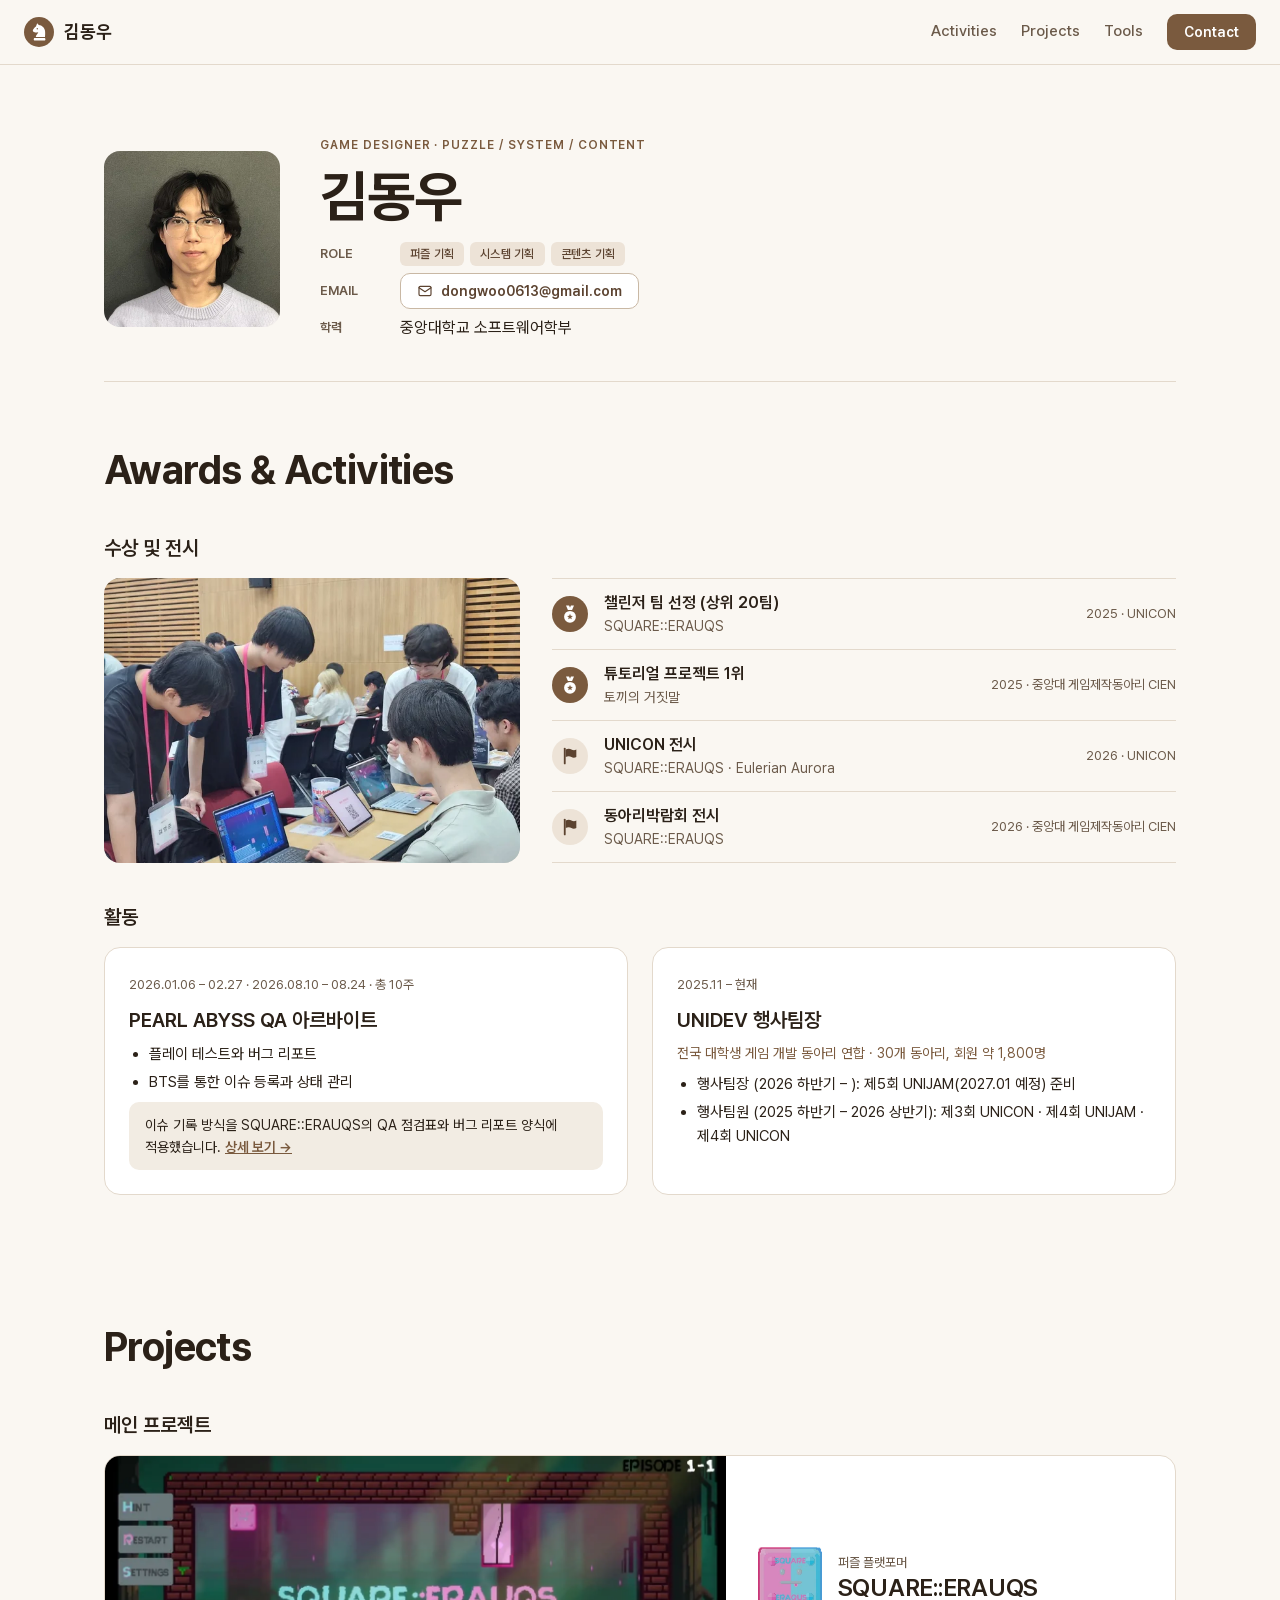
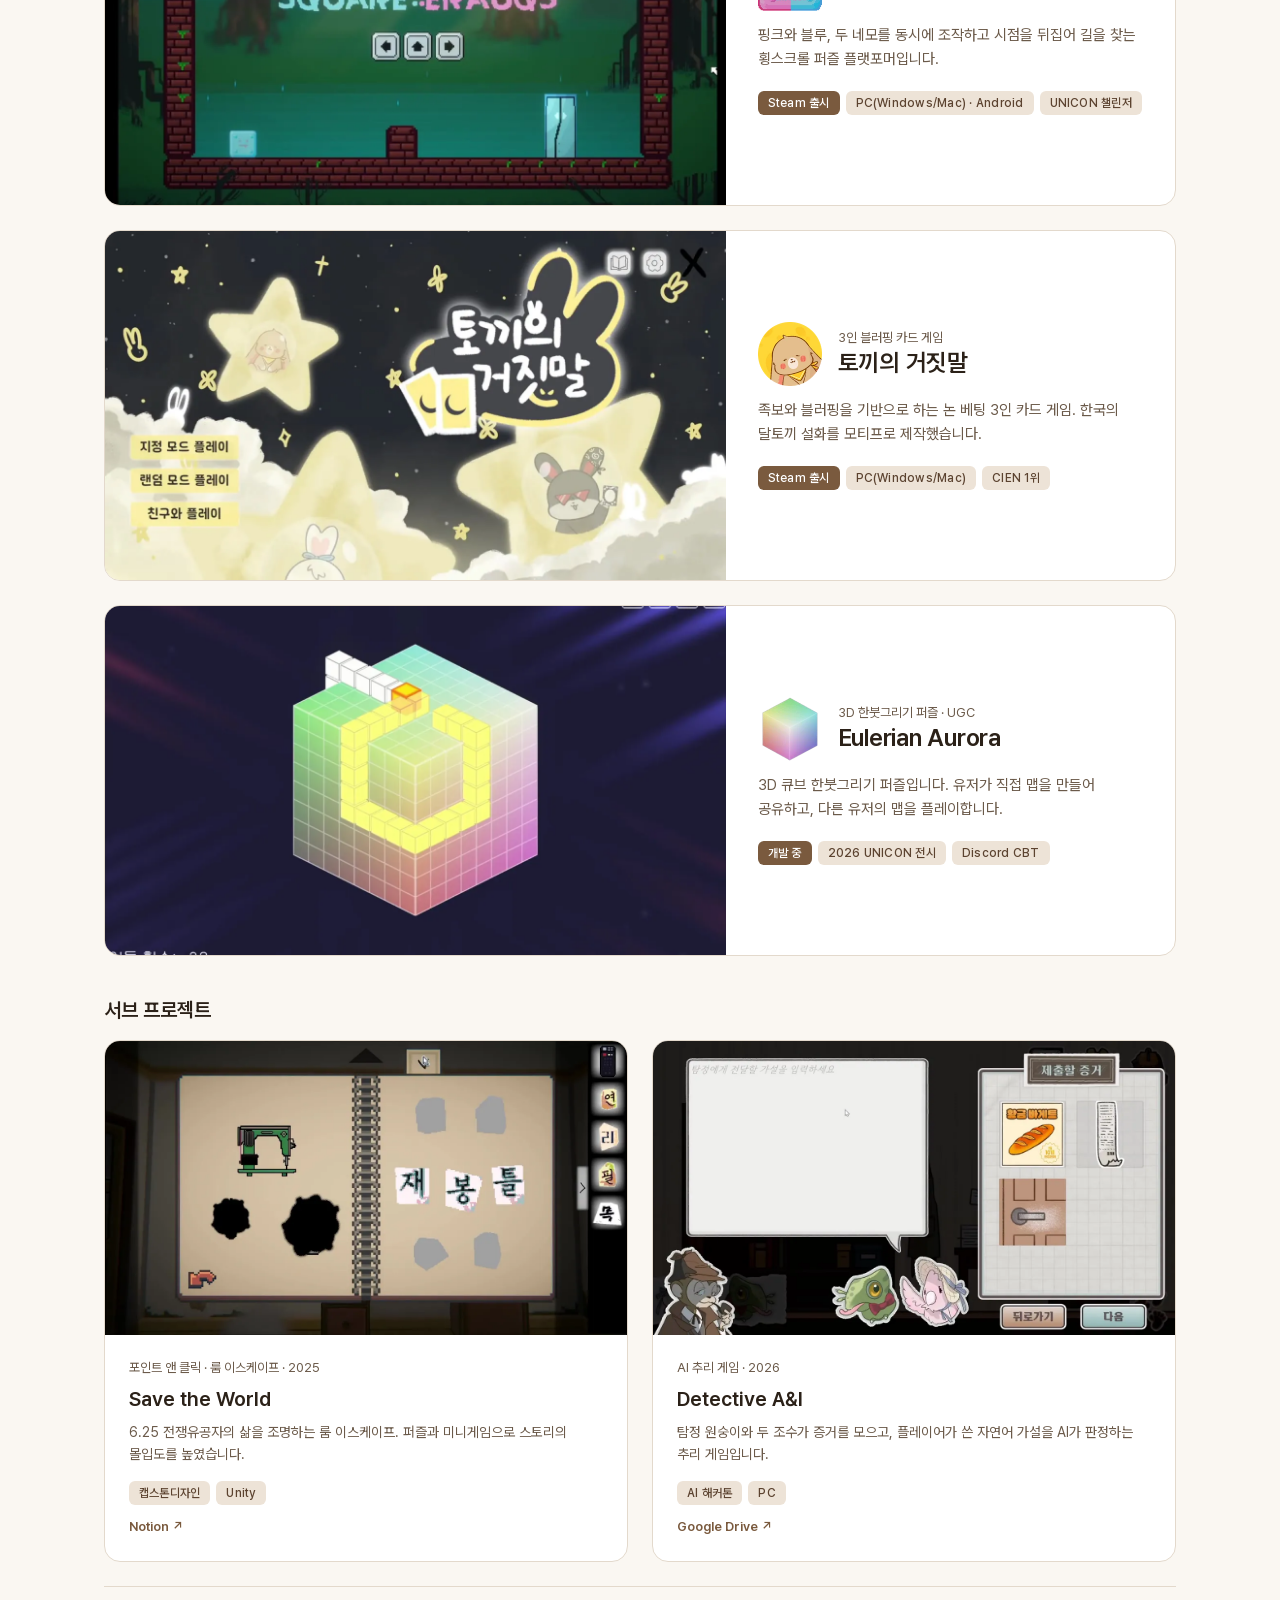
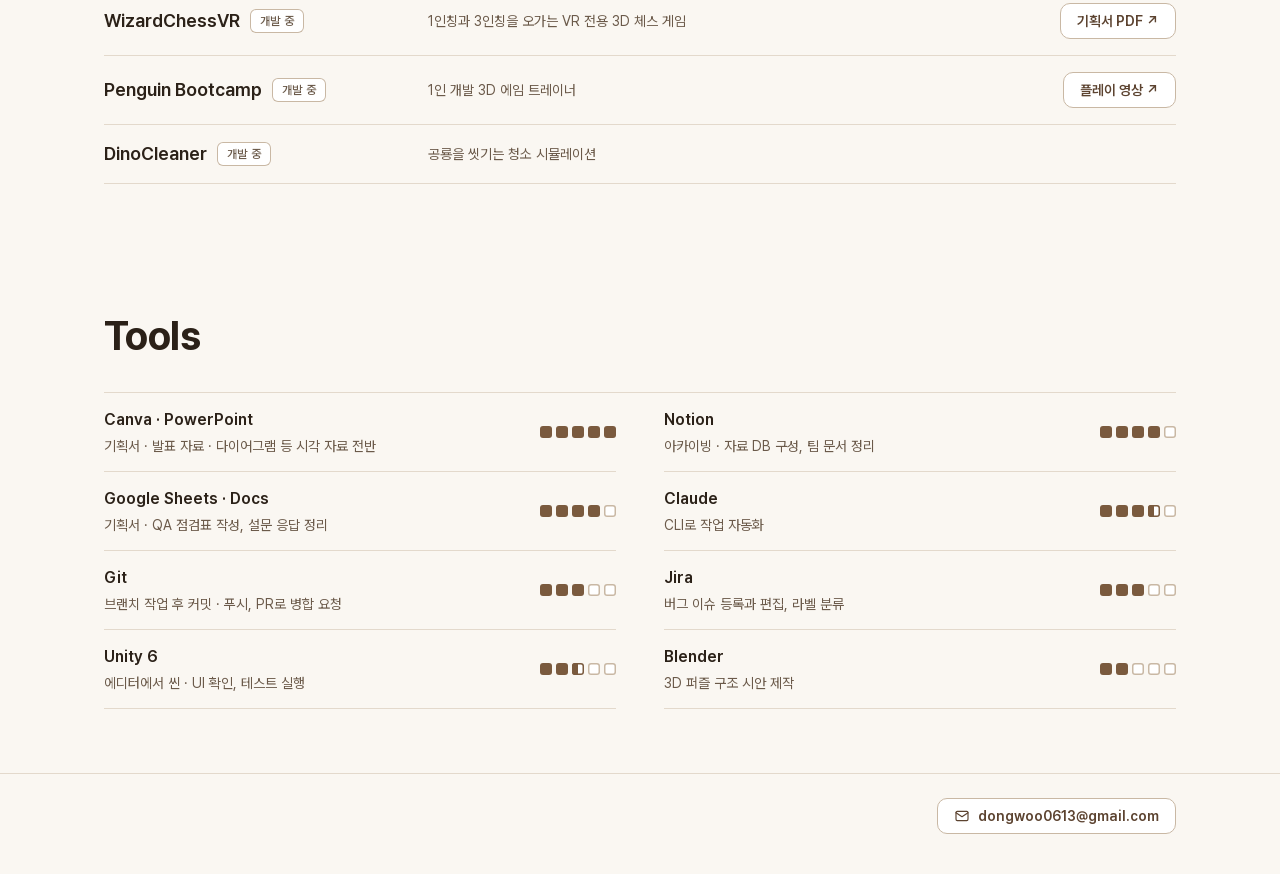
==== index.html @ e0f2416b "서브 프로젝트 목록에 링크 버튼 추가 WizardChessVR 기획서 PDF, Penguin Bootcamp 플레이 영상 링크. 개발 중 태그를 제목 옆으로 이동  Co-Autho" ====
<!doctype html>
<html lang="ko">
<head>
<meta charset="utf-8">
<meta name="viewport" content="width=device-width, initial-scale=1">
<title>김동우 · 게임 기획 포트폴리오</title>
<meta name="description" content="퍼즐·시스템·콘텐츠 기획자 김동우의 포트폴리오. Steam 출시작 SQUARE::ERAUQS, 토끼의 거짓말.">
<meta property="og:type" content="website">
<meta property="og:title" content="김동우 · 게임 기획 포트폴리오">
<meta property="og:description" content="규칙을 설계하고, 유저 반응으로 다시 고치는 게임 기획자입니다. Steam 출시작 2편.">
<link rel="icon" href="assets/favicon.svg" type="image/svg+xml">
<link rel="stylesheet" href="assets/css/portfolio.css">
</head>
<body>
<a class="skip-link" href="#main">본문으로 건너뛰기</a>

<nav class="pf-nav" aria-label="주요 메뉴">
  <div class="pf-nav-inner">
    <a class="pf-nav-name" href="#top"><span class="pf-nav-logo" aria-hidden="true"><svg viewBox="0.9 1.8 21 21"><path fill-rule="evenodd" d="M6.6 21.2h10.8c.4 0 .7-.3.7-.7v-.9c0-.6-.5-1.1-1.1-1.1H7c-.6 0-1.1.5-1.1 1.1v.9c0 .4.3.7.7.7zM8 17.6c.2-2.4 2.5-3.5 2.6-5.3-.9.6-2.1.8-3.1.5l-1.4-.6c-.9-.4-1.4-1.3-1.1-2.1.5-1.2 1.7-2.5 3.2-3.7l1.3-3.4 1.7 2c3.3.2 6.3 2.8 6.6 6.8.2 2.4 0 4.3-.1 5.8zM9.6 8.1a.75.75 0 1 0 0 1.5.75.75 0 0 0 0-1.5z"/></svg></span>김동우</a>
    <div class="pf-nav-links">
      <a class="pf-nav-link" href="#awards">Activities</a>
      <a class="pf-nav-link" href="#projects">Projects</a>
      <a class="pf-nav-link" href="#tools">Tools</a>
      <a class="pf-btn pf-btn-primary pf-btn-sm" href="mailto:dongwoo0613@gmail.com">Contact</a>
    </div>
  </div>
</nav>

<main id="main" class="container">

  <!-- ============ 프로필 ============ -->
  <section id="top" class="hero" aria-label="프로필">
    <div class="hero-photo"><img src="assets/home/profile-352w.webp" alt="김동우 프로필 사진" width="352" height="352" decoding="async" fetchpriority="high"></div>
    <div class="hero-body">
      <div class="pf-overline">Game Designer · Puzzle / System / Content</div>
      <h1 class="hero-name">김동우</h1>
      <dl class="profile-list">
        <div>
          <dt>ROLE</dt>
          <dd>
            <div class="pf-tags">
              <span class="pf-tag pf-tag-soft">퍼즐 기획</span>
              <span class="pf-tag pf-tag-soft">시스템 기획</span>
              <span class="pf-tag pf-tag-soft">콘텐츠 기획</span>
            </div>
          </dd>
        </div>
        <div>
          <dt>EMAIL</dt>
          <dd><a class="pf-btn pf-btn-secondary pf-btn-sm" href="mailto:dongwoo0613@gmail.com"><svg width="16" height="16" viewBox="0 0 24 24" fill="none" stroke="currentColor" stroke-width="1.75" stroke-linecap="round" stroke-linejoin="round" aria-hidden="true"><rect x="3" y="5" width="18" height="14" rx="2"/><path d="M3 7l9 6 9-6"/></svg>dongwoo0613@gmail.com</a></dd>
        </div>
        <div>
          <dt>학력</dt>
          <dd>중앙대학교 소프트웨어학부</dd>
        </div>
      </dl>
    </div>
  </section>

  <!-- ============ 수상·활동 ============ -->
  <section id="awards" class="section">
    <header class="pf-sh">
      <h2 class="pf-sh-title">Awards &amp; Activities</h2>
    </header>

    <div class="group">
      <h3 class="group-title">수상 및 전시</h3>
      <div class="award-wrap">
        <button type="button" class="award-photo" data-zoom data-caption="2026 UNICON · 현장 플레이 테스트" aria-label="2026 UNICON 사진 크게 보기">
          <img src="assets/home/unicon-2026.webp" alt="2026 UNICON 전시장에서 관람객들이 노트북으로 SQUARE::ERAUQS를 플레이하는 모습" width="1200" height="900" loading="lazy" decoding="async" srcset="assets/home/unicon-2026-640w.webp 640w, assets/home/unicon-2026.webp 1200w" sizes="(max-width: 860px) 100vw, 526px" data-full="assets/home/unicon-2026.webp">
        </button>
        <div class="award-list">
          <div class="award-row">
            <span class="award-icon is-award" role="img" aria-label="수상" title="수상"><svg viewBox="0 0 24 24" aria-hidden="true"><path d="M7.2 1.8h3.7l2.3 5.5H9.5zM13.1 1.8h3.7l-2.3 5.5h-3.7z"/><path fill-rule="evenodd" d="M12 8.25a7.1 7.1 0 1 1 0 14.2a7.1 7.1 0 1 1 0-14.2zM12 11.75L12.94 14.16L15.52 14.31L13.52 15.94L14.17 18.44L12 17.05L9.83 18.44L10.48 15.94L8.48 14.31L11.06 14.16Z"/></svg></span>
            <div class="award-title">챌린저 팀 선정 (상위 20팀)</div>
            <div class="award-sub">SQUARE::ERAUQS</div>
            <div class="award-meta">2025 · UNICON</div>
          </div>
          <div class="award-row">
            <span class="award-icon is-award" role="img" aria-label="수상" title="수상"><svg viewBox="0 0 24 24" aria-hidden="true"><path d="M7.2 1.8h3.7l2.3 5.5H9.5zM13.1 1.8h3.7l-2.3 5.5h-3.7z"/><path fill-rule="evenodd" d="M12 8.25a7.1 7.1 0 1 1 0 14.2a7.1 7.1 0 1 1 0-14.2zM12 11.75L12.94 14.16L15.52 14.31L13.52 15.94L14.17 18.44L12 17.05L9.83 18.44L10.48 15.94L8.48 14.31L11.06 14.16Z"/></svg></span>
            <div class="award-title">튜토리얼 프로젝트 1위</div>
            <div class="award-sub">토끼의 거짓말</div>
            <div class="award-meta">2025 · 중앙대 게임제작동아리 CIEN</div>
          </div>
          <div class="award-row">
            <span class="award-icon is-exhibit" role="img" aria-label="전시" title="전시"><svg viewBox="0 0 24 24" aria-hidden="true"><rect x="4.6" y="2" width="2.2" height="20" rx="1.1"/><path d="M6.8 4.3C9.5 2.7 12 3.1 13.7 4.2S17.6 5.5 19.6 4.3V13.2C17.6 14.4 15.3 14.3 13.7 13.2S9.5 11.6 6.8 13.2Z"/></svg></span>
            <div class="award-title">UNICON 전시</div>
            <div class="award-sub">SQUARE::ERAUQS · Eulerian Aurora</div>
            <div class="award-meta">2026 · UNICON</div>
          </div>
          <div class="award-row">
            <span class="award-icon is-exhibit" role="img" aria-label="전시" title="전시"><svg viewBox="0 0 24 24" aria-hidden="true"><rect x="4.6" y="2" width="2.2" height="20" rx="1.1"/><path d="M6.8 4.3C9.5 2.7 12 3.1 13.7 4.2S17.6 5.5 19.6 4.3V13.2C17.6 14.4 15.3 14.3 13.7 13.2S9.5 11.6 6.8 13.2Z"/></svg></span>
            <div class="award-title">동아리박람회 전시</div>
            <div class="award-sub">SQUARE::ERAUQS</div>
            <div class="award-meta">2026 · 중앙대 게임제작동아리 CIEN</div>
          </div>
        </div>
      </div>
    </div>

    <div class="group">
      <h3 class="group-title">활동</h3>
      <div class="grid grid-440">
        <article class="tile">
          <div class="activity-body">
            <div class="tile-meta">2026.01.06 – 02.27 · 2026.08.10 – 08.24 · 총 10주</div>
            <div class="activity-title">PEARL ABYSS QA 아르바이트</div>
            <ul class="activity-list">
              <li>플레이 테스트와 버그 리포트</li>
              <li>BTS를 통한 이슈 등록과 상태 관리</li>
            </ul>
            <div class="callout">이슈 기록 방식을 SQUARE::ERAUQS의 QA 점검표와 버그 리포트 양식에 적용했습니다. <a href="square-erauqs.html#qa">상세 보기 →</a></div>
          </div>
        </article>
        <article class="tile">
          <div class="activity-body">
            <div class="tile-meta">2025.11 – 현재</div>
            <div class="activity-title">UNIDEV 행사팀장</div>
            <div class="activity-org">전국 대학생 게임 개발 동아리 연합 · 30개 동아리, 회원 약 1,800명</div>
            <ul class="activity-list">
              <li>행사팀장 (2026 하반기 – ): 제5회 UNIJAM(2027.01 예정) 준비</li>
              <li>행사팀원 (2025 하반기 – 2026 상반기): 제3회 UNICON · 제4회 UNIJAM · 제4회 UNICON</li>
            </ul>
          </div>
        </article>
      </div>
    </div>
  </section>

  <!-- ============ 프로젝트 ============ -->
  <section id="projects" class="section">
    <header class="pf-sh">
      <h2 class="pf-sh-title">Projects</h2>
    </header>

    <div class="group">
      <h3 class="group-title">메인 프로젝트</h3>
      <div class="feature-list">
        <a class="pf-card pf-card-wide" href="square-erauqs.html">
          <div class="pf-card-thumb">
            <!-- 썸네일 = 상세 페이지 첫 번째 슬라이드와 같은 미디어 (지금은 SQ-01 영상) -->
            <video muted loop playsinline preload="none" poster="assets/square/SQ-01-poster.webp" data-autoplay aria-hidden="true">
              <source src="assets/square/SQ-01-card.mp4" type="video/mp4">
            </video>
          </div>
          <div class="pf-card-body">
            <div class="pf-card-head">
              <img class="pf-card-icon" src="assets/square/icon-128w.webp" alt="" width="128" height="128" decoding="async">
              <div>
                <div class="pf-card-meta">퍼즐 플랫포머</div>
                <h4 class="pf-card-title">SQUARE::ERAUQS</h4>
              </div>
            </div>
            <p class="pf-card-summary">핑크와 블루, 두 네모를 동시에 조작하고 시점을 뒤집어 길을 찾는 횡스크롤 퍼즐 플랫포머입니다.</p>
            <div class="pf-tags">
              <span class="pf-tag pf-tag-solid">Steam 출시</span>
              <span class="pf-tag pf-tag-soft">PC(Windows/Mac) · Android</span>
              <span class="pf-tag pf-tag-soft">UNICON 챌린저</span>
            </div>
          </div>
        </a>

        <a class="pf-card pf-card-wide" href="toki.html">
          <div class="pf-card-thumb">
            <!-- 썸네일 = 상세 페이지 첫 번째 슬라이드와 같은 미디어 (TK-01 영상) -->
            <video muted loop playsinline preload="none" poster="assets/toki/TK-01-poster.webp" data-autoplay aria-hidden="true">
              <source src="assets/toki/TK-01-card.mp4" type="video/mp4">
            </video>
          </div>
          <div class="pf-card-body">
            <div class="pf-card-head">
              <img class="pf-card-icon" src="assets/toki/icon-128w.webp" alt="" width="128" height="128" decoding="async">
              <div>
                <div class="pf-card-meta">3인 블러핑 카드 게임</div>
                <h4 class="pf-card-title">토끼의 거짓말</h4>
              </div>
            </div>
            <p class="pf-card-summary">족보와 블러핑을 기반으로 하는 논 베팅 3인 카드 게임. 한국의 달토끼 설화를 모티프로 제작했습니다.</p>
            <div class="pf-tags">
              <span class="pf-tag pf-tag-solid">Steam 출시</span>
              <span class="pf-tag pf-tag-soft">PC(Windows/Mac)</span>
              <span class="pf-tag pf-tag-soft">CIEN 1위</span>
            </div>
          </div>
        </a>

        <a class="pf-card pf-card-wide" href="aurora.html">
          <div class="pf-card-thumb">
            <!-- 썸네일 = 상세 페이지 첫 번째 슬라이드와 같은 미디어 (EA-01 영상) -->
            <video muted loop playsinline preload="none" poster="assets/aurora/EA-01-poster-1280w.webp" data-autoplay aria-hidden="true">
              <source src="assets/aurora/EA-01-card.mp4" type="video/mp4">
            </video>
          </div>
          <div class="pf-card-body">
            <div class="pf-card-head">
              <img class="pf-card-icon" src="assets/aurora/icon-128w.webp" alt="" width="128" height="128" decoding="async">
              <div>
                <div class="pf-card-meta">3D 한붓그리기 퍼즐 · UGC</div>
                <h4 class="pf-card-title">Eulerian Aurora</h4>
              </div>
            </div>
            <p class="pf-card-summary">3D 큐브 한붓그리기 퍼즐입니다. 유저가 직접 맵을 만들어 공유하고, 다른 유저의 맵을 플레이합니다.</p>
            <div class="pf-tags">
              <span class="pf-tag pf-tag-solid">개발 중</span>
              <span class="pf-tag pf-tag-soft">2026 UNICON 전시</span>
              <span class="pf-tag pf-tag-soft">Discord CBT</span>
            </div>
          </div>
        </a>
      </div>
    </div>

    <div class="group">
      <h3 class="group-title">서브 프로젝트</h3>
      <div class="grid grid-320">
        <a class="pf-card" href="https://eager-foxtail-dc0.notion.site/2b42824793468133b336e6d90aa509e1?v=2b4282479346817cab0e000c521d5b53" target="_blank" rel="noopener" aria-label="Save the World 자료 보기 (Notion, 새 탭)">
          <div class="pf-card-thumb has-hover-logo">
            <!-- 트레일러 미리보기 (소리 없음). 카드를 누르면 Notion 자료 DB가 새 탭으로 열립니다. -->
            <video muted loop playsinline preload="none" poster="assets/sub/STW-01-poster.webp" data-autoplay aria-hidden="true">
              <source src="assets/sub/STW-01-card.mp4" type="video/mp4">
            </video>
            <img class="pf-card-hover-logo is-pixel" src="assets/sub/STW-icon.png" alt="" width="64" height="64" loading="lazy" decoding="async">
          </div>
          <div class="pf-card-body">
            <div class="pf-card-meta">포인트 앤 클릭 · 룸 이스케이프 · 2025</div>
            <h4 class="pf-card-title">Save the World</h4>
            <p class="pf-card-summary">6.25 전쟁유공자의 삶을 조명하는 룸 이스케이프. 퍼즐과 미니게임으로 스토리의 몰입도를 높였습니다.</p>
            <div class="pf-tags">
              <span class="pf-tag pf-tag-soft">캡스톤디자인</span>
              <span class="pf-tag pf-tag-soft">Unity</span>
            </div>
            <span class="pf-card-ext">Notion ↗</span>
          </div>
        </a>

        <a class="pf-card" href="https://drive.google.com/drive/folders/1g4Zq7pVE3tndqg9M5sD_Da310r3r3cpZ?usp=sharing" target="_blank" rel="noopener" aria-label="Detective A&amp;I 자료 보기 (Google Drive, 새 탭)">
          <div class="pf-card-thumb has-hover-logo">
            <!-- 트레일러 미리보기 (소리 없음). 카드를 누르면 Google Drive 자료 폴더가 새 탭으로 열립니다. -->
            <video muted loop playsinline preload="none" poster="assets/sub/DAI-01-poster.webp" data-autoplay aria-hidden="true">
              <source src="assets/sub/DAI-01-card.mp4" type="video/mp4">
            </video>
            <img class="pf-card-hover-logo" src="assets/sub/DAI-logo-217w.webp" alt="" width="217" height="128" loading="lazy" decoding="async">
          </div>
          <div class="pf-card-body">
            <div class="pf-card-meta">AI 추리 게임 · 2026</div>
            <h4 class="pf-card-title">Detective A&amp;I</h4>
            <p class="pf-card-summary">탐정 원숭이와 두 조수가 증거를 모으고, 플레이어가 쓴 자연어 가설을 AI가 판정하는 추리 게임입니다.</p>
            <div class="pf-tags">
              <span class="pf-tag pf-tag-soft">AI 해커톤</span>
              <span class="pf-tag pf-tag-soft">PC</span>
            </div>
            <span class="pf-card-ext">Google Drive ↗</span>
          </div>
        </a>
      </div>

      <div class="mini-list">
        <div class="mini-row">
          <div class="mini-head"><div class="mini-title">WizardChessVR</div><span class="pf-tag pf-tag-outline">개발 중</span></div>
          <div class="mini-desc">1인칭과 3인칭을 오가는 VR 전용 3D 체스 게임</div>
          <a class="pf-btn pf-btn-secondary pf-btn-sm mini-link" href="assets/sub/WizardChessVR_Proposal.pdf" target="_blank" rel="noopener">기획서 PDF ↗</a>
        </div>
        <div class="mini-row">
          <div class="mini-head"><div class="mini-title">Penguin Bootcamp</div><span class="pf-tag pf-tag-outline">개발 중</span></div>
          <div class="mini-desc">1인 개발 3D 에임 트레이너</div>
          <a class="pf-btn pf-btn-secondary pf-btn-sm mini-link" href="https://youtu.be/RD4DZN607pk" target="_blank" rel="noopener">플레이 영상 ↗</a>
        </div>
        <div class="mini-row">
          <div class="mini-head"><div class="mini-title">DinoCleaner</div><span class="pf-tag pf-tag-outline">개발 중</span></div>
          <div class="mini-desc">공룡을 씻기는 청소 시뮬레이션</div>
        </div>
      </div>
    </div>
  </section>

  <!-- ============ 도구 ============ -->
  <section id="tools" class="section" style="gap: 32px;">
    <header class="pf-sh">
      <h2 class="pf-sh-title">Tools</h2>
    </header>
    <div class="tool-grid">
      <div class="tool-row">
        <div class="tool-info"><span class="tool-name">Canva · PowerPoint</span><span class="tool-use">기획서 · 발표 자료 · 다이어그램 등 시각 자료 전반</span></div>
        <div class="tool-level" role="img" aria-label="Canva · PowerPoint 숙련도 5단계 중 5단계" title="숙련도 5 / 5"><span class="on"></span><span class="on"></span><span class="on"></span><span class="on"></span><span class="on"></span></div>
      </div>
      <div class="tool-row">
        <div class="tool-info"><span class="tool-name">Notion</span><span class="tool-use">아카이빙 · 자료 DB 구성, 팀 문서 정리</span></div>
        <div class="tool-level" role="img" aria-label="Notion 숙련도 5단계 중 4단계" title="숙련도 4 / 5"><span class="on"></span><span class="on"></span><span class="on"></span><span class="on"></span><span></span></div>
      </div>
      <div class="tool-row">
        <div class="tool-info"><span class="tool-name">Google Sheets · Docs</span><span class="tool-use">기획서 · QA 점검표 작성, 설문 응답 정리</span></div>
        <div class="tool-level" role="img" aria-label="Google Sheets · Docs 숙련도 5단계 중 4단계" title="숙련도 4 / 5"><span class="on"></span><span class="on"></span><span class="on"></span><span class="on"></span><span></span></div>
      </div>
      <div class="tool-row">
        <div class="tool-info"><span class="tool-name">Claude</span><span class="tool-use">CLI로 작업 자동화</span></div>
        <div class="tool-level" role="img" aria-label="Claude 숙련도 5단계 중 3.5단계" title="숙련도 3.5 / 5"><span class="on"></span><span class="on"></span><span class="on"></span><span class="half"></span><span></span></div>
      </div>
      <div class="tool-row">
        <div class="tool-info"><span class="tool-name">Git</span><span class="tool-use">브랜치 작업 후 커밋 · 푸시, PR로 병합 요청</span></div>
        <div class="tool-level" role="img" aria-label="Git 숙련도 5단계 중 3단계" title="숙련도 3 / 5"><span class="on"></span><span class="on"></span><span class="on"></span><span></span><span></span></div>
      </div>
      <div class="tool-row">
        <div class="tool-info"><span class="tool-name">Jira</span><span class="tool-use">버그 이슈 등록과 편집, 라벨 분류</span></div>
        <div class="tool-level" role="img" aria-label="Jira 숙련도 5단계 중 3단계" title="숙련도 3 / 5"><span class="on"></span><span class="on"></span><span class="on"></span><span></span><span></span></div>
      </div>
      <div class="tool-row">
        <div class="tool-info"><span class="tool-name">Unity 6</span><span class="tool-use">에디터에서 씬 · UI 확인, 테스트 실행</span></div>
        <div class="tool-level" role="img" aria-label="Unity 6 숙련도 5단계 중 2.5단계" title="숙련도 2.5 / 5"><span class="on"></span><span class="on"></span><span class="half"></span><span></span><span></span></div>
      </div>
      <div class="tool-row">
        <div class="tool-info"><span class="tool-name">Blender</span><span class="tool-use">3D 퍼즐 구조 시안 제작</span></div>
        <div class="tool-level" role="img" aria-label="Blender 숙련도 5단계 중 2단계" title="숙련도 2 / 5"><span class="on"></span><span class="on"></span><span></span><span></span><span></span></div>
      </div>
    </div>
  </section>

</main>

<footer class="site-footer">
  <div class="container">
    <span></span>
    <a class="pf-btn pf-btn-secondary pf-btn-sm" href="mailto:dongwoo0613@gmail.com"><svg width="16" height="16" viewBox="0 0 24 24" fill="none" stroke="currentColor" stroke-width="1.75" stroke-linecap="round" stroke-linejoin="round" aria-hidden="true"><rect x="3" y="5" width="18" height="14" rx="2"/><path d="M3 7l9 6 9-6"/></svg>dongwoo0613@gmail.com</a>
  </div>
</footer>

<!-- 확대 보기 -->
<dialog class="lightbox" data-lightbox aria-label="크게 보기">
  <button type="button" class="lightbox-close" data-lightbox-close aria-label="닫기"><svg width="22" height="22" viewBox="0 0 24 24" fill="none" stroke="currentColor" stroke-width="1.75" stroke-linecap="round" stroke-linejoin="round" aria-hidden="true"><path d="M18 6L6 18"/><path d="M6 6l12 12"/></svg></button>
  <div class="lightbox-media" data-lightbox-media></div>
  <div class="lightbox-caption" data-lightbox-caption></div>
</dialog>

<script src="assets/js/site.js" defer></script>
</body>
</html>
---- assets/css/portfolio.css ----
/* ==========================================================================
   김동우 게임 기획 포트폴리오 — 공통 스타일
   디자인 시스템 "동우 포트폴리오" 토큰 + 컴포넌트 + 페이지 레이아웃
   ========================================================================== */

/*
Copyright (c) 2021 Kil Hyung-jin, with Reserved Font Name Pretendard.
https://github.com/orioncactus/pretendard

This Font Software is licensed under the SIL Open Font License, Version 1.1.
This license is copied below, and is also available with a FAQ at:
http://scripts.sil.org/OFL
*/
/* [0] */
@font-face {
	font-family: 'Pretendard Variable';
	font-style: normal;
	font-display: swap;
	font-weight: 45 920;
	src: url(../fonts/pretendard/PretendardVariable.subset.0.woff2) format('woff2-variations');
	unicode-range: U+f9ca-fa0b, U+ff03-ff05, U+ff07, U+ff0a-ff0b, U+ff0d-ff19, U+ff1b, U+ff1d, U+ff20-ff5b, U+ff5d, U+ffe0-ffe3, U+ffe5-ffe6;
}

/* [1] */
@font-face {
	font-family: 'Pretendard Variable';
	font-style: normal;
	font-display: swap;
	font-weight: 45 920;
	src: url(../fonts/pretendard/PretendardVariable.subset.1.woff2) format('woff2-variations');
	unicode-range: U+d723-d728, U+d72a-d733, U+d735-d748, U+d74a-d74f, U+d752-d753, U+d755-d757, U+d75a-d75f, U+d762-d764, U+d766-d768, U+d76a-d76b, U+d76d-d76f, U+d771-d787, U+d789-d78b, U+d78d-d78f, U+d791-d797, U+d79a, U+d79c, U+d79e-d7a3, U+f900-f909, U+f90b-f92e;
}

/* [2] */
@font-face {
	font-family: 'Pretendard Variable';
	font-style: normal;
	font-display: swap;
	font-weight: 45 920;
	src: url(../fonts/pretendard/PretendardVariable.subset.2.woff2) format('woff2-variations');
	unicode-range: U+d679-d68b, U+d68e-d69e, U+d6a0, U+d6a2-d6a7, U+d6a9-d6c3, U+d6c6-d6c7, U+d6c9-d6cb, U+d6cd-d6d3, U+d6d5-d6d6, U+d6d8-d6e3, U+d6e5-d6e7, U+d6e9-d6fb, U+d6fd-d717, U+d719-d71f, U+d721-d722;
}

/* [3] */
@font-face {
	font-family: 'Pretendard Variable';
	font-style: normal;
	font-display: swap;
	font-weight: 45 920;
	src: url(../fonts/pretendard/PretendardVariable.subset.3.woff2) format('woff2-variations');
	unicode-range: U+d5bc-d5c7, U+d5ca-d5cb, U+d5cd-d5cf, U+d5d1-d5d7, U+d5d9-d5da, U+d5dc, U+d5de-d5e3, U+d5e6-d5e7, U+d5e9-d5eb, U+d5ed-d5f6, U+d5f8, U+d5fa-d5ff, U+d602-d603, U+d605-d607, U+d609-d60f, U+d612-d613, U+d616-d61b, U+d61d-d637, U+d63a-d63b, U+d63d-d63f, U+d641-d647, U+d64a-d64c, U+d64e-d653, U+d656-d657, U+d659-d65b, U+d65d-d666, U+d668, U+d66a-d678;
}

/* [4] */
@font-face {
	font-family: 'Pretendard Variable';
	font-style: normal;
	font-display: swap;
	font-weight: 45 920;
	src: url(../fonts/pretendard/PretendardVariable.subset.4.woff2) format('woff2-variations');
	unicode-range: U+d507, U+d509-d50b, U+d50d-d513, U+d515-d53b, U+d53e-d53f, U+d541-d543, U+d545-d54c, U+d54e, U+d550, U+d552-d557, U+d55a-d55b, U+d55d-d55f, U+d561-d564, U+d566-d567, U+d56a, U+d56c, U+d56e-d573, U+d576-d577, U+d579-d583, U+d585-d586, U+d58a-d5a4, U+d5a6-d5bb;
}

/* [5] */
@font-face {
	font-family: 'Pretendard Variable';
	font-style: normal;
	font-display: swap;
	font-weight: 45 920;
	src: url(../fonts/pretendard/PretendardVariable.subset.5.woff2) format('woff2-variations');
	unicode-range: U+d464-d477, U+d47a-d47b, U+d47d-d47f, U+d481-d487, U+d489-d48a, U+d48c, U+d48e-d4e7, U+d4e9-d503, U+d505-d506;
}

/* [6] */
@font-face {
	font-family: 'Pretendard Variable';
	font-style: normal;
	font-display: swap;
	font-weight: 45 920;
	src: url(../fonts/pretendard/PretendardVariable.subset.6.woff2) format('woff2-variations');
	unicode-range: U+d3bf-d3c7, U+d3ca-d3cf, U+d3d1-d3eb, U+d3ee-d3ef, U+d3f1-d3f3, U+d3f5-d3fb, U+d3fd-d400, U+d402-d45b, U+d45d-d463;
}

/* [7] */
@font-face {
	font-family: 'Pretendard Variable';
	font-style: normal;
	font-display: swap;
	font-weight: 45 920;
	src: url(../fonts/pretendard/PretendardVariable.subset.7.woff2) format('woff2-variations');
	unicode-range: U+d2ff, U+d302-d304, U+d306-d30b, U+d30f, U+d311-d313, U+d315-d31b, U+d31e, U+d322-d324, U+d326-d327, U+d32a-d32b, U+d32d-d32f, U+d331-d337, U+d339-d33c, U+d33e-d37b, U+d37e-d37f, U+d381-d383, U+d385-d38b, U+d38e-d390, U+d392-d397, U+d39a-d39b, U+d39d-d39f, U+d3a1-d3a7, U+d3a9-d3aa, U+d3ac, U+d3ae-d3b3, U+d3b5-d3b7, U+d3b9-d3bb, U+d3bd-d3be;
}

/* [8] */
@font-face {
	font-family: 'Pretendard Variable';
	font-style: normal;
	font-display: swap;
	font-weight: 45 920;
	src: url(../fonts/pretendard/PretendardVariable.subset.8.woff2) format('woff2-variations');
	unicode-range: U+d257-d27f, U+d281-d29b, U+d29d-d29f, U+d2a1-d2ab, U+d2ad-d2b7, U+d2ba-d2bb, U+d2bd-d2bf, U+d2c1-d2c7, U+d2c9-d2ef, U+d2f2-d2f3, U+d2f5-d2f7, U+d2f9-d2fe;
}

/* [9] */
@font-face {
	font-family: 'Pretendard Variable';
	font-style: normal;
	font-display: swap;
	font-weight: 45 920;
	src: url(../fonts/pretendard/PretendardVariable.subset.9.woff2) format('woff2-variations');
	unicode-range: U+d1b4, U+d1b6-d1f3, U+d1f5-d22b, U+d22e-d22f, U+d231-d233, U+d235-d23b, U+d23d-d240, U+d242-d256;
}

/* [10] */
@font-face {
	font-family: 'Pretendard Variable';
	font-style: normal;
	font-display: swap;
	font-weight: 45 920;
	src: url(../fonts/pretendard/PretendardVariable.subset.10.woff2) format('woff2-variations');
	unicode-range: U+d105-d12f, U+d132-d133, U+d135-d137, U+d139-d13f, U+d141-d142, U+d144, U+d146-d14b, U+d14e-d14f, U+d151-d153, U+d155-d15b, U+d15e-d187, U+d189-d19f, U+d1a2-d1a3, U+d1a5-d1a7, U+d1a9-d1af, U+d1b2-d1b3;
}

/* [11] */
@font-face {
	font-family: 'Pretendard Variable';
	font-style: normal;
	font-display: swap;
	font-weight: 45 920;
	src: url(../fonts/pretendard/PretendardVariable.subset.11.woff2) format('woff2-variations');
	unicode-range: U+d04b-d04f, U+d051-d057, U+d059-d06b, U+d06d-d06f, U+d071-d073, U+d075-d07b, U+d07e-d0a3, U+d0a6-d0a7, U+d0a9-d0ab, U+d0ad-d0b3, U+d0b6, U+d0b8, U+d0ba-d0bf, U+d0c2-d0c3, U+d0c5-d0c7, U+d0c9-d0cf, U+d0d2, U+d0d6-d0db, U+d0de-d0df, U+d0e1-d0e3, U+d0e5-d0eb, U+d0ee-d0f0, U+d0f2-d104;
}

/* [12] */
@font-face {
	font-family: 'Pretendard Variable';
	font-style: normal;
	font-display: swap;
	font-weight: 45 920;
	src: url(../fonts/pretendard/PretendardVariable.subset.12.woff2) format('woff2-variations');
	unicode-range: U+cfa2-cfc3, U+cfc5-cfdf, U+cfe2-cfe3, U+cfe5-cfe7, U+cfe9-cff4, U+cff6-cffb, U+cffd-cfff, U+d001-d003, U+d005-d017, U+d019-d033, U+d036-d037, U+d039-d03b, U+d03d-d04a;
}

/* [13] */
@font-face {
	font-family: 'Pretendard Variable';
	font-style: normal;
	font-display: swap;
	font-weight: 45 920;
	src: url(../fonts/pretendard/PretendardVariable.subset.13.woff2) format('woff2-variations');
	unicode-range: U+cef0-cef3, U+cef6, U+cef9-ceff, U+cf01-cf03, U+cf05-cf07, U+cf09-cf0f, U+cf11-cf12, U+cf14-cf1b, U+cf1d-cf1f, U+cf21-cf2f, U+cf31-cf53, U+cf56-cf57, U+cf59-cf5b, U+cf5d-cf63, U+cf66, U+cf68, U+cf6a-cf6f, U+cf71-cf84, U+cf86-cf8b, U+cf8d-cfa1;
}

/* [14] */
@font-face {
	font-family: 'Pretendard Variable';
	font-style: normal;
	font-display: swap;
	font-weight: 45 920;
	src: url(../fonts/pretendard/PretendardVariable.subset.14.woff2) format('woff2-variations');
	unicode-range: U+ce3c-ce57, U+ce5a-ce5b, U+ce5d-ce5f, U+ce61-ce67, U+ce6a, U+ce6c, U+ce6e-ce73, U+ce76-ce77, U+ce79-ce7b, U+ce7d-ce83, U+ce85-ce88, U+ce8a-ce8f, U+ce91-ce93, U+ce95-ce97, U+ce99-ce9f, U+cea2, U+cea4-ceab, U+cead-cee3, U+cee6-cee7, U+cee9-ceeb, U+ceed-ceef;
}

/* [15] */
@font-face {
	font-family: 'Pretendard Variable';
	font-style: normal;
	font-display: swap;
	font-weight: 45 920;
	src: url(../fonts/pretendard/PretendardVariable.subset.15.woff2) format('woff2-variations');
	unicode-range: U+cd92-cd93, U+cd96-cd97, U+cd99-cd9b, U+cd9d-cda3, U+cda6-cda8, U+cdaa-cdaf, U+cdb1-cdc3, U+cdc5-cdcb, U+cdcd-cde7, U+cde9-ce03, U+ce05-ce1f, U+ce22-ce34, U+ce36-ce3b;
}

/* [16] */
@font-face {
	font-family: 'Pretendard Variable';
	font-style: normal;
	font-display: swap;
	font-weight: 45 920;
	src: url(../fonts/pretendard/PretendardVariable.subset.16.woff2) format('woff2-variations');
	unicode-range: U+ccef-cd07, U+cd0a-cd0b, U+cd0d-cd1a, U+cd1c, U+cd1e-cd2b, U+cd2d-cd5b, U+cd5d-cd77, U+cd79-cd91;
}

/* [17] */
@font-face {
	font-family: 'Pretendard Variable';
	font-style: normal;
	font-display: swap;
	font-weight: 45 920;
	src: url(../fonts/pretendard/PretendardVariable.subset.17.woff2) format('woff2-variations');
	unicode-range: U+cc3f-cc43, U+cc46-cc47, U+cc49-cc4b, U+cc4d-cc53, U+cc55-cc58, U+cc5a-cc5f, U+cc61-cc97, U+cc9a-cc9b, U+cc9d-cc9f, U+cca1-cca7, U+ccaa, U+ccac, U+ccae-ccb3, U+ccb6-ccb7, U+ccb9-ccbb, U+ccbd-cccf, U+ccd1-cce3, U+cce5-ccee;
}

/* [18] */
@font-face {
	font-family: 'Pretendard Variable';
	font-style: normal;
	font-display: swap;
	font-weight: 45 920;
	src: url(../fonts/pretendard/PretendardVariable.subset.18.woff2) format('woff2-variations');
	unicode-range: U+cb91-cbd3, U+cbd5-cbe3, U+cbe5-cc0b, U+cc0e-cc0f, U+cc11-cc13, U+cc15-cc1b, U+cc1d-cc20, U+cc23-cc27, U+cc2a-cc2b, U+cc2d, U+cc2f, U+cc31-cc37, U+cc3a, U+cc3c;
}

/* [19] */
@font-face {
	font-family: 'Pretendard Variable';
	font-style: normal;
	font-display: swap;
	font-weight: 45 920;
	src: url(../fonts/pretendard/PretendardVariable.subset.19.woff2) format('woff2-variations');
	unicode-range: U+caf4-cb47, U+cb4a-cb90;
}

/* [20] */
@font-face {
	font-family: 'Pretendard Variable';
	font-style: normal;
	font-display: swap;
	font-weight: 45 920;
	src: url(../fonts/pretendard/PretendardVariable.subset.20.woff2) format('woff2-variations');
	unicode-range: U+ca4a-ca4b, U+ca4e-ca4f, U+ca51-ca53, U+ca55-ca5b, U+ca5d-ca60, U+ca62-ca83, U+ca85-cabb, U+cabe-cabf, U+cac1-cac3, U+cac5-cacb, U+cacd-cad0, U+cad2, U+cad4-cad8, U+cada-caf3;
}

/* [21] */
@font-face {
	font-family: 'Pretendard Variable';
	font-style: normal;
	font-display: swap;
	font-weight: 45 920;
	src: url(../fonts/pretendard/PretendardVariable.subset.21.woff2) format('woff2-variations');
	unicode-range: U+c996-c997, U+c99a-c99c, U+c99e-c9bf, U+c9c2-c9c3, U+c9c5-c9c7, U+c9c9-c9cf, U+c9d2, U+c9d4, U+c9d7-c9d8, U+c9db, U+c9de-c9df, U+c9e1-c9e3, U+c9e5-c9e6, U+c9e8-c9eb, U+c9ee-c9f0, U+c9f2-c9f7, U+c9f9-ca0b, U+ca0d-ca28, U+ca2a-ca49;
}

/* [22] */
@font-face {
	font-family: 'Pretendard Variable';
	font-style: normal;
	font-display: swap;
	font-weight: 45 920;
	src: url(../fonts/pretendard/PretendardVariable.subset.22.woff2) format('woff2-variations');
	unicode-range: U+c8e9-c8f4, U+c8f6-c8fb, U+c8fe-c8ff, U+c901-c903, U+c905-c90b, U+c90e-c910, U+c912-c917, U+c919-c92b, U+c92d-c94f, U+c951-c953, U+c955-c96b, U+c96d-c973, U+c975-c987, U+c98a-c98b, U+c98d-c98f, U+c991-c995;
}

/* [23] */
@font-face {
	font-family: 'Pretendard Variable';
	font-style: normal;
	font-display: swap;
	font-weight: 45 920;
	src: url(../fonts/pretendard/PretendardVariable.subset.23.woff2) format('woff2-variations');
	unicode-range: U+c841-c84b, U+c84d-c86f, U+c872-c873, U+c875-c877, U+c879-c87f, U+c882-c884, U+c887-c88a, U+c88d-c8c3, U+c8c5-c8df, U+c8e1-c8e8;
}

/* [24] */
@font-face {
	font-family: 'Pretendard Variable';
	font-style: normal;
	font-display: swap;
	font-weight: 45 920;
	src: url(../fonts/pretendard/PretendardVariable.subset.24.woff2) format('woff2-variations');
	unicode-range: U+c779-c77b, U+c77e-c782, U+c786, U+c78b, U+c78d, U+c78f, U+c792-c793, U+c795, U+c797, U+c799-c79f, U+c7a2, U+c7a7-c7ab, U+c7ae-c7bb, U+c7bd-c7c0, U+c7c2-c7c7, U+c7c9-c7dc, U+c7de-c7ff, U+c802-c803, U+c805-c807, U+c809, U+c80b-c80f, U+c812, U+c814, U+c817-c81b, U+c81e-c81f, U+c821-c823, U+c825-c82e, U+c830-c837, U+c839-c83b, U+c83d-c840;
}

/* [25] */
@font-face {
	font-family: 'Pretendard Variable';
	font-style: normal;
	font-display: swap;
	font-weight: 45 920;
	src: url(../fonts/pretendard/PretendardVariable.subset.25.woff2) format('woff2-variations');
	unicode-range: U+c6bb-c6bf, U+c6c2, U+c6c4, U+c6c6-c6cb, U+c6ce-c6cf, U+c6d1-c6d3, U+c6d5-c6db, U+c6dd-c6df, U+c6e1-c6e7, U+c6e9-c6eb, U+c6ed-c6ef, U+c6f1-c6f8, U+c6fa-c703, U+c705-c707, U+c709-c70b, U+c70d-c716, U+c718, U+c71a-c71f, U+c722-c723, U+c725-c727, U+c729-c734, U+c736-c73b, U+c73e-c73f, U+c741-c743, U+c745-c74b, U+c74e-c750, U+c752-c757, U+c759-c773, U+c776-c777;
}

/* [26] */
@font-face {
	font-family: 'Pretendard Variable';
	font-style: normal;
	font-display: swap;
	font-weight: 45 920;
	src: url(../fonts/pretendard/PretendardVariable.subset.26.woff2) format('woff2-variations');
	unicode-range: U+c5f5-c5fb, U+c5fe, U+c602-c605, U+c607, U+c609-c60f, U+c611-c61a, U+c61c-c623, U+c626-c627, U+c629-c62b, U+c62d, U+c62f-c632, U+c636, U+c638, U+c63a-c63f, U+c642-c643, U+c645-c647, U+c649-c652, U+c656-c65b, U+c65d-c65f, U+c661-c663, U+c665-c677, U+c679-c67b, U+c67d-c693, U+c696-c697, U+c699-c69b, U+c69d-c6a3, U+c6a6, U+c6a8, U+c6aa-c6af, U+c6b2-c6b3, U+c6b5-c6b7, U+c6b9-c6ba;
}

/* [27] */
@font-face {
	font-family: 'Pretendard Variable';
	font-style: normal;
	font-display: swap;
	font-weight: 45 920;
	src: url(../fonts/pretendard/PretendardVariable.subset.27.woff2) format('woff2-variations');
	unicode-range: U+c517-c527, U+c52a-c52b, U+c52d-c52f, U+c531-c538, U+c53a, U+c53c, U+c53e-c543, U+c546-c547, U+c54b, U+c54d-c552, U+c556, U+c55a-c55b, U+c55d, U+c55f, U+c562-c563, U+c565-c567, U+c569-c56f, U+c572, U+c574, U+c576-c57b, U+c57e-c57f, U+c581-c583, U+c585-c586, U+c588-c58b, U+c58e, U+c590, U+c592-c596, U+c599-c5b3, U+c5b6-c5b7, U+c5ba, U+c5be-c5c3, U+c5ca-c5cb, U+c5cd, U+c5cf, U+c5d2-c5d3, U+c5d5-c5d7, U+c5d9-c5df, U+c5e1-c5e2, U+c5e4, U+c5e6-c5eb, U+c5ef, U+c5f1-c5f3;
}

/* [28] */
@font-face {
	font-family: 'Pretendard Variable';
	font-style: normal;
	font-display: swap;
	font-weight: 45 920;
	src: url(../fonts/pretendard/PretendardVariable.subset.28.woff2) format('woff2-variations');
	unicode-range: U+c475-c4ef, U+c4f2-c4f3, U+c4f5-c4f7, U+c4f9-c4ff, U+c502-c50b, U+c50d-c516;
}

/* [29] */
@font-face {
	font-family: 'Pretendard Variable';
	font-style: normal;
	font-display: swap;
	font-weight: 45 920;
	src: url(../fonts/pretendard/PretendardVariable.subset.29.woff2) format('woff2-variations');
	unicode-range: U+c3d0-c3d7, U+c3da-c3db, U+c3dd-c3de, U+c3e1-c3ec, U+c3ee-c3f3, U+c3f5-c42b, U+c42d-c463, U+c466-c474;
}

/* [30] */
@font-face {
	font-family: 'Pretendard Variable';
	font-style: normal;
	font-display: swap;
	font-weight: 45 920;
	src: url(../fonts/pretendard/PretendardVariable.subset.30.woff2) format('woff2-variations');
	unicode-range: U+c32b-c367, U+c36a-c36b, U+c36d-c36f, U+c371-c377, U+c37a-c37b, U+c37e-c383, U+c385-c387, U+c389-c3cf;
}

/* [31] */
@font-face {
	font-family: 'Pretendard Variable';
	font-style: normal;
	font-display: swap;
	font-weight: 45 920;
	src: url(../fonts/pretendard/PretendardVariable.subset.31.woff2) format('woff2-variations');
	unicode-range: U+c26a-c26b, U+c26d-c26f, U+c271-c273, U+c275-c27b, U+c27e-c287, U+c289-c28f, U+c291-c297, U+c299-c29a, U+c29c-c2a3, U+c2a5-c2a7, U+c2a9-c2ab, U+c2ad-c2b3, U+c2b6, U+c2b8, U+c2ba-c2bb, U+c2bd-c2db, U+c2de-c2df, U+c2e1-c2e2, U+c2e5-c2ea, U+c2ee, U+c2f0, U+c2f2-c2f5, U+c2f7, U+c2fa-c2fb, U+c2fd-c2ff, U+c301-c307, U+c309-c30c, U+c30e-c312, U+c315-c323, U+c325-c328, U+c32a;
}

/* [32] */
@font-face {
	font-family: 'Pretendard Variable';
	font-style: normal;
	font-display: swap;
	font-weight: 45 920;
	src: url(../fonts/pretendard/PretendardVariable.subset.32.woff2) format('woff2-variations');
	unicode-range: U+c1bc-c1c3, U+c1c5-c1df, U+c1e1-c1fb, U+c1fd-c203, U+c205-c20c, U+c20e, U+c210-c217, U+c21a-c21b, U+c21d-c21e, U+c221-c227, U+c229-c22a, U+c22c, U+c22e, U+c230, U+c233-c24f, U+c251-c257, U+c259-c269;
}

/* [33] */
@font-face {
	font-family: 'Pretendard Variable';
	font-style: normal;
	font-display: swap;
	font-weight: 45 920;
	src: url(../fonts/pretendard/PretendardVariable.subset.33.woff2) format('woff2-variations');
	unicode-range: U+c101-c11b, U+c11f, U+c121-c123, U+c125-c12b, U+c12e, U+c132-c137, U+c13a-c13b, U+c13d-c13f, U+c141-c147, U+c14a, U+c14c-c153, U+c155-c157, U+c159-c15b, U+c15d-c166, U+c169-c16f, U+c171-c177, U+c179-c18b, U+c18e-c18f, U+c191-c193, U+c195-c19b, U+c19d-c19e, U+c1a0, U+c1a2-c1a4, U+c1a6-c1bb;
}

/* [34] */
@font-face {
	font-family: 'Pretendard Variable';
	font-style: normal;
	font-display: swap;
	font-weight: 45 920;
	src: url(../fonts/pretendard/PretendardVariable.subset.34.woff2) format('woff2-variations');
	unicode-range: U+c049-c057, U+c059-c05b, U+c05d-c05f, U+c061-c067, U+c069-c08f, U+c091-c0ab, U+c0ae-c0af, U+c0b1-c0b3, U+c0b5, U+c0b7-c0bb, U+c0be, U+c0c2-c0c7, U+c0ca-c0cb, U+c0cd-c0cf, U+c0d1-c0d7, U+c0d9-c0da, U+c0dc, U+c0de-c0e3, U+c0e5-c0eb, U+c0ed-c0f3, U+c0f6, U+c0f8, U+c0fa-c0ff;
}

/* [35] */
@font-face {
	font-family: 'Pretendard Variable';
	font-style: normal;
	font-display: swap;
	font-weight: 45 920;
	src: url(../fonts/pretendard/PretendardVariable.subset.35.woff2) format('woff2-variations');
	unicode-range: U+bfa7-bfaf, U+bfb1-bfc4, U+bfc6-bfcb, U+bfce-bfcf, U+bfd1-bfd3, U+bfd5-bfdb, U+bfdd-c048;
}

/* [36] */
@font-face {
	font-family: 'Pretendard Variable';
	font-style: normal;
	font-display: swap;
	font-weight: 45 920;
	src: url(../fonts/pretendard/PretendardVariable.subset.36.woff2) format('woff2-variations');
	unicode-range: U+bf07, U+bf09-bf3f, U+bf41-bf4f, U+bf52-bf54, U+bf56-bfa6;
}

/* [37] */
@font-face {
	font-family: 'Pretendard Variable';
	font-style: normal;
	font-display: swap;
	font-weight: 45 920;
	src: url(../fonts/pretendard/PretendardVariable.subset.37.woff2) format('woff2-variations');
	unicode-range: U+be56, U+be58, U+be5c-be5f, U+be62-be63, U+be65-be67, U+be69-be74, U+be76-be7b, U+be7e-be7f, U+be81-be8e, U+be90, U+be92-bea7, U+bea9-becf, U+bed2-bed3, U+bed5-bed6, U+bed9-bee3, U+bee6-bf06;
}

/* [38] */
@font-face {
	font-family: 'Pretendard Variable';
	font-style: normal;
	font-display: swap;
	font-weight: 45 920;
	src: url(../fonts/pretendard/PretendardVariable.subset.38.woff2) format('woff2-variations');
	unicode-range: U+bdb0-bdd3, U+bdd5-bdef, U+bdf1-be0b, U+be0d-be0f, U+be11-be13, U+be15-be43, U+be46-be47, U+be49-be4b, U+be4d-be53;
}

/* [39] */
@font-face {
	font-family: 'Pretendard Variable';
	font-style: normal;
	font-display: swap;
	font-weight: 45 920;
	src: url(../fonts/pretendard/PretendardVariable.subset.39.woff2) format('woff2-variations');
	unicode-range: U+bd03, U+bd06, U+bd08, U+bd0a-bd0f, U+bd11-bd22, U+bd25-bd47, U+bd49-bd58, U+bd5a-bd7f, U+bd82-bd83, U+bd85-bd87, U+bd8a-bd8f, U+bd91-bd92, U+bd94, U+bd96-bd98, U+bd9a-bdaf;
}

/* [40] */
@font-face {
	font-family: 'Pretendard Variable';
	font-style: normal;
	font-display: swap;
	font-weight: 45 920;
	src: url(../fonts/pretendard/PretendardVariable.subset.40.woff2) format('woff2-variations');
	unicode-range: U+bc4e-bc83, U+bc86-bc87, U+bc89-bc8b, U+bc8d-bc93, U+bc96, U+bc98, U+bc9b-bc9f, U+bca2-bca3, U+bca5-bca7, U+bca9-bcb2, U+bcb4-bcbb, U+bcbe-bcbf, U+bcc1-bcc3, U+bcc5-bccc, U+bcce-bcd0, U+bcd2-bcd4, U+bcd6-bcf3, U+bcf7, U+bcf9-bcfb, U+bcfd-bd02;
}

/* [41] */
@font-face {
	font-family: 'Pretendard Variable';
	font-style: normal;
	font-display: swap;
	font-weight: 45 920;
	src: url(../fonts/pretendard/PretendardVariable.subset.41.woff2) format('woff2-variations');
	unicode-range: U+bb90-bba3, U+bba5-bbab, U+bbad-bbbf, U+bbc1-bbf7, U+bbfa-bbfb, U+bbfd-bbfe, U+bc01-bc07, U+bc09-bc0a, U+bc0e, U+bc10, U+bc12-bc13, U+bc17, U+bc19-bc1a, U+bc1e, U+bc20-bc23, U+bc26, U+bc28, U+bc2a-bc2c, U+bc2e-bc2f, U+bc32-bc33, U+bc35-bc37, U+bc39-bc3f, U+bc41-bc42, U+bc44, U+bc46-bc48, U+bc4a-bc4d;
}

/* [42] */
@font-face {
	font-family: 'Pretendard Variable';
	font-style: normal;
	font-display: swap;
	font-weight: 45 920;
	src: url(../fonts/pretendard/PretendardVariable.subset.42.woff2) format('woff2-variations');
	unicode-range: U+bae6-bafb, U+bafd-bb17, U+bb19-bb33, U+bb37, U+bb39-bb3a, U+bb3d-bb43, U+bb45-bb46, U+bb48, U+bb4a-bb4f, U+bb51-bb53, U+bb55-bb57, U+bb59-bb62, U+bb64-bb8f;
}

/* [43] */
@font-face {
	font-family: 'Pretendard Variable';
	font-style: normal;
	font-display: swap;
	font-weight: 45 920;
	src: url(../fonts/pretendard/PretendardVariable.subset.43.woff2) format('woff2-variations');
	unicode-range: U+ba30-ba37, U+ba3a-ba3b, U+ba3d-ba3f, U+ba41-ba47, U+ba49-ba4a, U+ba4c, U+ba4e-ba53, U+ba56-ba57, U+ba59-ba5b, U+ba5d-ba63, U+ba65-ba66, U+ba68-ba6f, U+ba71-ba73, U+ba75-ba77, U+ba79-ba84, U+ba86, U+ba88-baa7, U+baaa, U+baad-baaf, U+bab1-bab7, U+baba, U+babc, U+babe-bae5;
}

/* [44] */
@font-face {
	font-family: 'Pretendard Variable';
	font-style: normal;
	font-display: swap;
	font-weight: 45 920;
	src: url(../fonts/pretendard/PretendardVariable.subset.44.woff2) format('woff2-variations');
	unicode-range: U+b96e-b973, U+b976-b977, U+b979-b97b, U+b97d-b983, U+b986, U+b988, U+b98a-b98d, U+b98f-b9ab, U+b9ae-b9af, U+b9b1-b9b3, U+b9b5-b9bb, U+b9be, U+b9c0, U+b9c2-b9c7, U+b9ca-b9cb, U+b9cd, U+b9d2-b9d7, U+b9da, U+b9dc, U+b9df-b9e0, U+b9e2, U+b9e6-b9e7, U+b9e9-b9f3, U+b9f6, U+b9f8, U+b9fb-ba2f;
}

/* [45] */
@font-face {
	font-family: 'Pretendard Variable';
	font-style: normal;
	font-display: swap;
	font-weight: 45 920;
	src: url(../fonts/pretendard/PretendardVariable.subset.45.woff2) format('woff2-variations');
	unicode-range: U+b8bf-b8cb, U+b8cd-b8e0, U+b8e2-b8e7, U+b8ea-b8eb, U+b8ed-b8ef, U+b8f1-b8f7, U+b8fa, U+b8fc, U+b8fe-b903, U+b905-b917, U+b919-b91f, U+b921-b93b, U+b93d-b957, U+b95a-b95b, U+b95d-b95f, U+b961-b967, U+b969-b96c;
}

/* [46] */
@font-face {
	font-family: 'Pretendard Variable';
	font-style: normal;
	font-display: swap;
	font-weight: 45 920;
	src: url(../fonts/pretendard/PretendardVariable.subset.46.woff2) format('woff2-variations');
	unicode-range: U+b80d-b80f, U+b811-b817, U+b81a, U+b81c-b823, U+b826-b827, U+b829-b82b, U+b82d-b833, U+b836, U+b83a-b83f, U+b841-b85b, U+b85e-b85f, U+b861-b863, U+b865-b86b, U+b86e, U+b870, U+b872-b8af, U+b8b1-b8be;
}

/* [47] */
@font-face {
	font-family: 'Pretendard Variable';
	font-style: normal;
	font-display: swap;
	font-weight: 45 920;
	src: url(../fonts/pretendard/PretendardVariable.subset.47.woff2) format('woff2-variations');
	unicode-range: U+b74d-b75f, U+b761-b763, U+b765-b774, U+b776-b77b, U+b77e-b77f, U+b781-b783, U+b785-b78b, U+b78e, U+b792-b796, U+b79a-b79b, U+b79d-b7a7, U+b7aa, U+b7ae-b7b3, U+b7b6-b7c8, U+b7ca-b7eb, U+b7ee-b7ef, U+b7f1-b7f3, U+b7f5-b7fb, U+b7fe, U+b802-b806, U+b80a-b80b;
}

/* [48] */
@font-face {
	font-family: 'Pretendard Variable';
	font-style: normal;
	font-display: swap;
	font-weight: 45 920;
	src: url(../fonts/pretendard/PretendardVariable.subset.48.woff2) format('woff2-variations');
	unicode-range: U+b6a7-b6aa, U+b6ac-b6b0, U+b6b2-b6ef, U+b6f1-b727, U+b72a-b72b, U+b72d-b72e, U+b731-b737, U+b739-b73a, U+b73c-b743, U+b745-b74c;
}

/* [49] */
@font-face {
	font-family: 'Pretendard Variable';
	font-style: normal;
	font-display: swap;
	font-weight: 45 920;
	src: url(../fonts/pretendard/PretendardVariable.subset.49.woff2) format('woff2-variations');
	unicode-range: U+b605-b60f, U+b612-b617, U+b619-b624, U+b626-b69b, U+b69e-b6a3, U+b6a5-b6a6;
}

/* [50] */
@font-face {
	font-family: 'Pretendard Variable';
	font-style: normal;
	font-display: swap;
	font-weight: 45 920;
	src: url(../fonts/pretendard/PretendardVariable.subset.50.woff2) format('woff2-variations');
	unicode-range: U+b55f, U+b562-b583, U+b585-b59f, U+b5a2-b5a3, U+b5a5-b5a7, U+b5a9-b5b2, U+b5b5-b5ba, U+b5bd-b604;
}

/* [51] */
@font-face {
	font-family: 'Pretendard Variable';
	font-style: normal;
	font-display: swap;
	font-weight: 45 920;
	src: url(../fonts/pretendard/PretendardVariable.subset.51.woff2) format('woff2-variations');
	unicode-range: U+b4a5-b4b6, U+b4b8-b4bf, U+b4c1-b4c7, U+b4c9-b4db, U+b4de-b4df, U+b4e1-b4e2, U+b4e5-b4eb, U+b4ee, U+b4f0, U+b4f2-b513, U+b516-b517, U+b519-b51a, U+b51d-b523, U+b526, U+b528, U+b52b-b52f, U+b532-b533, U+b535-b537, U+b539-b53f, U+b541-b544, U+b546-b54b, U+b54d-b54f, U+b551-b55b, U+b55d-b55e;
}

/* [52] */
@font-face {
	font-family: 'Pretendard Variable';
	font-style: normal;
	font-display: swap;
	font-weight: 45 920;
	src: url(../fonts/pretendard/PretendardVariable.subset.52.woff2) format('woff2-variations');
	unicode-range: U+b3f8-b3fb, U+b3fd-b40f, U+b411-b417, U+b419-b41b, U+b41d-b41f, U+b421-b427, U+b42a-b42b, U+b42d-b44f, U+b452-b453, U+b455-b457, U+b459-b45f, U+b462-b464, U+b466-b46b, U+b46d-b47f, U+b481-b4a3;
}

/* [53] */
@font-face {
	font-family: 'Pretendard Variable';
	font-style: normal;
	font-display: swap;
	font-weight: 45 920;
	src: url(../fonts/pretendard/PretendardVariable.subset.53.woff2) format('woff2-variations');
	unicode-range: U+b342-b353, U+b356-b357, U+b359-b35b, U+b35d-b35e, U+b360-b363, U+b366, U+b368, U+b36a-b36d, U+b36f, U+b372-b373, U+b375-b377, U+b379-b37f, U+b381-b382, U+b384, U+b386-b38b, U+b38d-b3c3, U+b3c6-b3c7, U+b3c9-b3ca, U+b3cd-b3d3, U+b3d6, U+b3d8, U+b3da-b3f7;
}

/* [54] */
@font-face {
	font-family: 'Pretendard Variable';
	font-style: normal;
	font-display: swap;
	font-weight: 45 920;
	src: url(../fonts/pretendard/PretendardVariable.subset.54.woff2) format('woff2-variations');
	unicode-range: U+b27c-b283, U+b285-b28f, U+b292-b293, U+b295-b297, U+b29a-b29f, U+b2a1-b2a4, U+b2a7-b2a9, U+b2ab, U+b2ad-b2c7, U+b2ca-b2cb, U+b2cd-b2cf, U+b2d1-b2d7, U+b2da, U+b2dc, U+b2de-b2e3, U+b2e7, U+b2e9-b2ea, U+b2ef-b2f3, U+b2f6, U+b2f8, U+b2fa-b2fb, U+b2fd-b2fe, U+b302-b303, U+b305-b307, U+b309-b30f, U+b312, U+b316-b31b, U+b31d-b341;
}

/* [55] */
@font-face {
	font-family: 'Pretendard Variable';
	font-style: normal;
	font-display: swap;
	font-weight: 45 920;
	src: url(../fonts/pretendard/PretendardVariable.subset.55.woff2) format('woff2-variations');
	unicode-range: U+b1d6-b1e7, U+b1e9-b1fc, U+b1fe-b203, U+b206-b207, U+b209-b20b, U+b20d-b213, U+b216-b21f, U+b221-b257, U+b259-b273, U+b275-b27b;
}

/* [56] */
@font-face {
	font-family: 'Pretendard Variable';
	font-style: normal;
	font-display: swap;
	font-weight: 45 920;
	src: url(../fonts/pretendard/PretendardVariable.subset.56.woff2) format('woff2-variations');
	unicode-range: U+b120-b122, U+b126-b127, U+b129-b12b, U+b12d-b133, U+b136, U+b138, U+b13a-b13f, U+b142-b143, U+b145-b14f, U+b151-b153, U+b156-b157, U+b159-b177, U+b17a-b17b, U+b17d-b17f, U+b181-b187, U+b189-b18c, U+b18e-b191, U+b195-b1a7, U+b1a9-b1cb, U+b1cd-b1d5;
}

/* [57] */
@font-face {
	font-family: 'Pretendard Variable';
	font-style: normal;
	font-display: swap;
	font-weight: 45 920;
	src: url(../fonts/pretendard/PretendardVariable.subset.57.woff2) format('woff2-variations');
	unicode-range: U+b05f-b07b, U+b07e-b07f, U+b081-b083, U+b085-b08b, U+b08d-b097, U+b09b, U+b09d-b09f, U+b0a2-b0a7, U+b0aa, U+b0b0, U+b0b2, U+b0b6-b0b7, U+b0b9-b0bb, U+b0bd-b0c3, U+b0c6-b0c7, U+b0ca-b0cf, U+b0d1-b0df, U+b0e1-b0e4, U+b0e6-b107, U+b10a-b10b, U+b10d-b10f, U+b111-b112, U+b114-b117, U+b119-b11a, U+b11c-b11f;
}

/* [58] */
@font-face {
	font-family: 'Pretendard Variable';
	font-style: normal;
	font-display: swap;
	font-weight: 45 920;
	src: url(../fonts/pretendard/PretendardVariable.subset.58.woff2) format('woff2-variations');
	unicode-range: U+afac-afb7, U+afba-afbb, U+afbd-afbf, U+afc1-afc6, U+afca-afcc, U+afce-afd3, U+afd5-afe7, U+afe9-afef, U+aff1-b00b, U+b00d-b00f, U+b011-b013, U+b015-b01b, U+b01d-b027, U+b029-b043, U+b045-b047, U+b049, U+b04b, U+b04d-b052, U+b055-b056, U+b058-b05c, U+b05e;
}

/* [59] */
@font-face {
	font-family: 'Pretendard Variable';
	font-style: normal;
	font-display: swap;
	font-weight: 45 920;
	src: url(../fonts/pretendard/PretendardVariable.subset.59.woff2) format('woff2-variations');
	unicode-range: U+af03-af07, U+af09-af2b, U+af2e-af33, U+af35-af3b, U+af3e-af40, U+af44-af47, U+af4a-af5c, U+af5e-af63, U+af65-af7f, U+af81-afab;
}

/* [60] */
@font-face {
	font-family: 'Pretendard Variable';
	font-style: normal;
	font-display: swap;
	font-weight: 45 920;
	src: url(../fonts/pretendard/PretendardVariable.subset.60.woff2) format('woff2-variations');
	unicode-range: U+ae56-ae5b, U+ae5e-ae60, U+ae62-ae64, U+ae66-ae67, U+ae69-ae6b, U+ae6d-ae83, U+ae85-aebb, U+aebf, U+aec1-aec3, U+aec5-aecb, U+aece, U+aed0, U+aed2-aed7, U+aed9-aef3, U+aef5-af02;
}

/* [61] */
@font-face {
	font-family: 'Pretendard Variable';
	font-style: normal;
	font-display: swap;
	font-weight: 45 920;
	src: url(../fonts/pretendard/PretendardVariable.subset.61.woff2) format('woff2-variations');
	unicode-range: U+ad9c-ada3, U+ada5-adbf, U+adc1-adc3, U+adc5-adc7, U+adc9-add2, U+add4-addb, U+addd-addf, U+ade1-ade3, U+ade5-adf7, U+adfa-adfb, U+adfd-adff, U+ae02-ae07, U+ae0a, U+ae0c, U+ae0e-ae13, U+ae15-ae2f, U+ae31-ae33, U+ae35-ae37, U+ae39-ae3f, U+ae42, U+ae44, U+ae46-ae49, U+ae4b, U+ae4f, U+ae51-ae53, U+ae55;
}

/* [62] */
@font-face {
	font-family: 'Pretendard Variable';
	font-style: normal;
	font-display: swap;
	font-weight: 45 920;
	src: url(../fonts/pretendard/PretendardVariable.subset.62.woff2) format('woff2-variations');
	unicode-range: U+ace2-ace3, U+ace5-ace6, U+ace9-acef, U+acf2, U+acf4, U+acf7-acfb, U+acfe-acff, U+ad01-ad03, U+ad05-ad0b, U+ad0d-ad10, U+ad12-ad1b, U+ad1d-ad33, U+ad35-ad48, U+ad4a-ad4f, U+ad51-ad6b, U+ad6e-ad6f, U+ad71-ad72, U+ad77-ad7c, U+ad7e, U+ad80, U+ad82-ad87, U+ad89-ad8b, U+ad8d-ad8f, U+ad91-ad9b;
}

/* [63] */
@font-face {
	font-family: 'Pretendard Variable';
	font-style: normal;
	font-display: swap;
	font-weight: 45 920;
	src: url(../fonts/pretendard/PretendardVariable.subset.63.woff2) format('woff2-variations');
	unicode-range: U+ac25-ac2c, U+ac2e, U+ac30, U+ac32-ac37, U+ac39-ac3f, U+ac41-ac4c, U+ac4e-ac6f, U+ac72-ac73, U+ac75-ac76, U+ac79-ac7f, U+ac82, U+ac84-ac88, U+ac8a-ac8b, U+ac8d-ac8f, U+ac91-ac93, U+ac95-ac9b, U+ac9d-ac9e, U+aca1-aca7, U+acab, U+acad-acaf, U+acb1-acb7, U+acba-acbb, U+acbe-acc0, U+acc2-acc3, U+acc5-acdf;
}

/* [64] */
@font-face {
	font-family: 'Pretendard Variable';
	font-style: normal;
	font-display: swap;
	font-weight: 45 920;
	src: url(../fonts/pretendard/PretendardVariable.subset.64.woff2) format('woff2-variations');
	unicode-range: U+99df, U+99ed, U+99f1, U+99ff, U+9a01, U+9a08, U+9a0e-9a0f, U+9a19, U+9a2b, U+9a30, U+9a36-9a37, U+9a40, U+9a43, U+9a45, U+9a4d, U+9a55, U+9a57, U+9a5a-9a5b, U+9a5f, U+9a62, U+9a65, U+9a69-9a6a, U+9aa8, U+9ab8, U+9ad3, U+9ae5, U+9aee, U+9b1a, U+9b27, U+9b2a, U+9b31, U+9b3c, U+9b41-9b45, U+9b4f, U+9b54, U+9b5a, U+9b6f, U+9b8e, U+9b91, U+9b9f, U+9bab, U+9bae, U+9bc9, U+9bd6, U+9be4, U+9be8, U+9c0d, U+9c10, U+9c12, U+9c15, U+9c25, U+9c32, U+9c3b, U+9c47, U+9c49, U+9c57, U+9ce5, U+9ce7, U+9ce9, U+9cf3-9cf4, U+9cf6, U+9d09, U+9d1b, U+9d26, U+9d28, U+9d3b, U+9d51, U+9d5d, U+9d60-9d61, U+9d6c, U+9d72, U+9da9, U+9daf, U+9db4, U+9dc4, U+9dd7, U+9df2, U+9df8-9dfa, U+9e1a, U+9e1e, U+9e75, U+9e79, U+9e7d, U+9e7f, U+9e92-9e93, U+9e97, U+9e9d, U+9e9f, U+9ea5, U+9eb4-9eb5, U+9ebb, U+9ebe, U+9ec3, U+9ecd-9ece, U+9ed4, U+9ed8, U+9edb-9edc, U+9ede, U+9ee8, U+9ef4, U+9f07-9f08, U+9f0e, U+9f13, U+9f20, U+9f3b, U+9f4a-9f4b, U+9f4e, U+9f52, U+9f5f, U+9f61, U+9f67, U+9f6a, U+9f6c, U+9f77, U+9f8d, U+9f90, U+9f95, U+9f9c, U+ac02-ac03, U+ac05-ac06, U+ac09-ac0f, U+ac17-ac18, U+ac1b, U+ac1e-ac1f, U+ac21-ac23;
}

/* [65] */
@font-face {
	font-family: 'Pretendard Variable';
	font-style: normal;
	font-display: swap;
	font-weight: 45 920;
	src: url(../fonts/pretendard/PretendardVariable.subset.65.woff2) format('woff2-variations');
	unicode-range: U+338c-339c, U+339f-33a0, U+33a2-33cb, U+33cf-33d0, U+33d3, U+33d6, U+33d8, U+33db-33dd, U+4e01, U+4e03, U+4e07-4e08, U+4e11, U+4e14-4e15, U+4e18-4e19, U+4e1e, U+4e32, U+4e38-4e39, U+4e42-4e43, U+4e45, U+4e4d-4e4f, U+4e56, U+4e58-4e59, U+4e5d-4e5e, U+4e6b, U+4e6d, U+4e73, U+4e76-4e77, U+4e7e, U+4e82, U+4e86, U+4e88, U+4e8e, U+4e90-4e92, U+4e94-4e95, U+4e98, U+4e9b, U+4e9e, U+4ea1-4ea2, U+4ea4-4ea6, U+4ea8, U+4eab, U+4ead-4eae, U+4eb6, U+4ec0-4ec1, U+4ec4, U+4ec7, U+4ecb, U+4ecd, U+4ed4-4ed5, U+4ed7-4ed9, U+4edd, U+4edf, U+4ee4, U+4ef0, U+4ef2, U+4ef6-4ef7, U+4efb, U+4f01, U+4f09, U+4f0b, U+4f0d-4f11, U+4f2f, U+4f34, U+4f36, U+4f38, U+4f3a, U+4f3c-4f3d;
}

/* [66] */
@font-face {
	font-family: 'Pretendard Variable';
	font-style: normal;
	font-display: swap;
	font-weight: 45 920;
	src: url(../fonts/pretendard/PretendardVariable.subset.66.woff2) format('woff2-variations');
	unicode-range: U+3136, U+3138, U+313a-3140, U+3143-3144, U+3150, U+3152, U+3154-3156, U+3158-315b, U+315d-315f, U+3162, U+3164-318c, U+318e, U+3200-321b, U+3231, U+3239, U+3251-325a, U+3260-327b, U+327e-327f, U+328a-3290, U+3294, U+329e, U+32a5, U+3380-3384, U+3388-338b;
}

/* [67] */
@font-face {
	font-family: 'Pretendard Variable';
	font-style: normal;
	font-display: swap;
	font-weight: 45 920;
	src: url(../fonts/pretendard/PretendardVariable.subset.67.woff2) format('woff2-variations');
	unicode-range: U+2f7d, U+2f7f-2f8b, U+2f8e-2f90, U+2f92-2f97, U+2f99-2fa0, U+2fa2-2fa3, U+2fa5-2fa9, U+2fac-2fb1, U+2fb3-2fbc, U+2fc1-2fca, U+2fcd-2fd4, U+3003, U+3012-3019, U+301c, U+301e-3020, U+3036, U+3041, U+3043, U+3045, U+3047, U+3049, U+304e, U+3050, U+3052, U+3056, U+305a, U+305c, U+305e, U+3062, U+3065, U+306c, U+3070-307d, U+3080, U+3085, U+3087, U+308e, U+3090-3091, U+30a1, U+30a5, U+30a9, U+30ae, U+30b1-30b2, U+30b4, U+30b6, U+30bc-30be, U+30c2, U+30c5, U+30cc, U+30d2, U+30d4, U+30d8-30dd, U+30e4, U+30e6, U+30e8, U+30ee, U+30f0-30f2, U+30f4-30f6, U+3133, U+3135;
}

/* [68] */
@font-face {
	font-family: 'Pretendard Variable';
	font-style: normal;
	font-display: swap;
	font-weight: 45 920;
	src: url(../fonts/pretendard/PretendardVariable.subset.68.woff2) format('woff2-variations');
	unicode-range: U+2541-254b, U+25a4-25a9, U+25b1, U+25b5, U+25b9, U+25bf, U+25c1, U+25c3, U+25c9-25ca, U+25cc, U+25ce, U+25d0-25d1, U+25e6, U+25ef, U+260f, U+261d, U+261f, U+262f, U+2660, U+2664, U+2667-2669, U+266d, U+266f, U+2716, U+271a, U+273d, U+2756, U+2776-277f, U+278a-2793, U+2963, U+2965, U+2ac5-2ac6, U+2acb-2acc, U+2f00, U+2f04, U+2f06, U+2f08, U+2f0a-2f0b, U+2f11-2f12, U+2f14, U+2f17-2f18, U+2f1c-2f1d, U+2f1f-2f20, U+2f23-2f26, U+2f28-2f29, U+2f2b, U+2f2d, U+2f2f-2f32, U+2f38, U+2f3c-2f40, U+2f42-2f4c, U+2f4f-2f52, U+2f54-2f58, U+2f5a-2f66, U+2f69-2f70, U+2f72-2f76, U+2f78, U+2f7a-2f7c;
}

/* [69] */
@font-face {
	font-family: 'Pretendard Variable';
	font-style: normal;
	font-display: swap;
	font-weight: 45 920;
	src: url(../fonts/pretendard/PretendardVariable.subset.69.woff2) format('woff2-variations');
	unicode-range: U+2479-2487, U+249c-24d1, U+24d3-24d7, U+24d9-24e9, U+24eb-24f4, U+2500-2501, U+2503, U+250c-2513, U+2515-2516, U+2518-2540;
}

/* [70] */
@font-face {
	font-family: 'Pretendard Variable';
	font-style: normal;
	font-display: swap;
	font-weight: 45 920;
	src: url(../fonts/pretendard/PretendardVariable.subset.70.woff2) format('woff2-variations');
	unicode-range: U+215b-215e, U+2162-2169, U+2170-2179, U+2195-2199, U+21b0-21b4, U+21bc, U+21c0, U+21c4-21c5, U+21cd, U+21cf-21d4, U+21e0-21e3, U+21e6-21e9, U+2200, U+2202-2203, U+2206-2209, U+220b-220c, U+220f, U+2211, U+2213, U+221a, U+221d-2220, U+2222, U+2225-2227, U+2229-222c, U+222e, U+2234-2237, U+223d, U+2243, U+2245, U+2248, U+2250-2253, U+225a, U+2260-2262, U+2264-2267, U+226a-226b, U+226e-2273, U+2276-2277, U+2279-227b, U+2280-2287, U+228a-228b, U+2295-2297, U+22a3-22a5, U+22bb-22bc, U+22ce-22cf, U+22da-22db, U+22ee-22ef, U+2306, U+2312, U+2314, U+2467-2478;
}

/* [71] */
@font-face {
	font-family: 'Pretendard Variable';
	font-style: normal;
	font-display: swap;
	font-weight: 45 920;
	src: url(../fonts/pretendard/PretendardVariable.subset.71.woff2) format('woff2-variations');
	unicode-range: U+81-82, U+84, U+a2-a5, U+a7-a8, U+aa, U+ac, U+b1-b3, U+b6, U+b8-ba, U+bc-be, U+c0, U+c2, U+c6-cb, U+ce-d0, U+d4, U+d8-d9, U+db-dc, U+de-df, U+e6, U+eb, U+ee-f0, U+f4, U+f7-f9, U+fb, U+fe-ff, U+111, U+126-127, U+132-133, U+138, U+13f-142, U+149-14b, U+152-153, U+166-167, U+2bc, U+2c7, U+2d0, U+2d8-2d9, U+2db-2dd, U+391-394, U+396-3a1, U+3a3-3a9, U+3b2-3b6, U+3b8, U+3bc, U+3be-3c1, U+3c3-3c9, U+2010, U+2015-2016, U+2018-2019, U+201b, U+201f-2021, U+2025, U+2030, U+2033-2036, U+203c, U+203e, U+2042, U+2074, U+207a-207f, U+2081-2084, U+2109, U+2113, U+2116, U+2121, U+2126, U+212b, U+2153-2154;
}

/* [72] */
@font-face {
	font-family: 'Pretendard Variable';
	font-style: normal;
	font-display: swap;
	font-weight: 45 920;
	src: url(../fonts/pretendard/PretendardVariable.subset.72.woff2) format('woff2-variations');
	unicode-range: U+e8, U+2da, U+2160, U+2194, U+3054, U+3058, U+306d, U+3086, U+308d, U+30ac, U+30bb, U+30c4, U+30cd-30ce, U+30e2, U+3132, U+3146, U+3149, U+339d, U+4e3b, U+4f0a, U+4fdd, U+4fe1, U+5409, U+540c, U+5834, U+592a-592b, U+5b9a, U+5dde, U+5e0c, U+5e73, U+5f0f, U+60f3, U+653f, U+661f, U+662f, U+667a, U+683c, U+6b4c, U+6c11, U+767c, U+76ee, U+76f4, U+77f3, U+79d1, U+7a7a, U+7b2c, U+7d22, U+8207, U+8a00, U+8a71, U+9280, U+9580, U+958b, U+96c6, U+9762, U+98df, U+9ed1, U+ac2d, U+adc8, U+add3, U+af48, U+b014, U+b134-b135, U+b158, U+b2aa, U+b35f, U+b6a4, U+b9cf, U+bb63, U+bd23, U+be91, U+c29b, U+c3f4, U+c42c, U+c55c, U+c573, U+c58f, U+c78c, U+c7dd, U+c8f5, U+cad1, U+cc48, U+cf10, U+cf20, U+d03c, U+d07d, U+d2a0, U+d30e, U+d38d, U+d3a8, U+d3c8, U+d5e5, U+d5f9, U+d6e4, U+f90a, U+ff02, U+ff1c;
}

/* [73] */
@font-face {
	font-family: 'Pretendard Variable';
	font-style: normal;
	font-display: swap;
	font-weight: 45 920;
	src: url(../fonts/pretendard/PretendardVariable.subset.73.woff2) format('woff2-variations');
	unicode-range: U+3b1, U+2466, U+25a1, U+25a3, U+261c, U+3008-3009, U+305b, U+305d, U+3069, U+30a7, U+30ba, U+30cf, U+30ef, U+3151, U+3157, U+4e4b, U+4e5f, U+4e8c, U+4eca, U+4ed6, U+4f5b, U+50cf, U+5149, U+5165, U+5171, U+5229, U+529b, U+5316, U+539f, U+53f2, U+571f, U+5728, U+58eb, U+591c, U+5b78, U+5c11, U+5c55, U+5ddd, U+5e02, U+5fb7, U+60c5, U+610f, U+611f, U+6625, U+66f8, U+6797, U+679c, U+682a, U+6d2a, U+706b, U+7406, U+767b, U+76f8, U+77e5, U+7acb, U+898b, U+8a69, U+8def, U+8fd1, U+901a, U+90e8, U+91cd, U+975e, U+ae14, U+ae6c, U+aec0, U+afc7, U+afc9, U+b01c, U+b028, U+b308, U+b311, U+b314, U+b31c, U+b524, U+b560, U+b764, U+b920, U+b9e3, U+bd48, U+be7d, U+c0db, U+c231, U+c270, U+c2e3, U+c37d, U+c3ed, U+c530, U+c6a5, U+c6dc, U+c7a4, U+c954, U+c974, U+d000, U+d565, U+d667, U+d6c5, U+d79d, U+ff1e;
}

/* [74] */
@font-face {
	font-family: 'Pretendard Variable';
	font-style: normal;
	font-display: swap;
	font-weight: 45 920;
	src: url(../fonts/pretendard/PretendardVariable.subset.74.woff2) format('woff2-variations');
	unicode-range: U+131, U+2032, U+2465, U+2642, U+3048, U+3051, U+3083-3084, U+308f, U+30c0, U+30d1, U+30d3, U+30d6, U+30df, U+30e7, U+3153, U+4e16, U+4e8b, U+4ee5, U+5206, U+52a0, U+52d5, U+53e4, U+53ef, U+54c1, U+57ce, U+597d, U+5b8c, U+5ea6, U+5f8c, U+5f97, U+6210, U+6240, U+624b, U+6728, U+6bd4, U+7236, U+7269, U+7279, U+738b, U+7528, U+7530, U+767e, U+798f, U+8005, U+8a18, U+90fd, U+91cc, U+9577, U+9593, U+98a8, U+ac20, U+acf6, U+ad90, U+af5d, U+af80, U+afcd, U+aff0, U+b0a1, U+b0b5, U+b1fd, U+b2fc, U+b380, U+b51b, U+b584, U+b5b3, U+b8fd, U+b93c, U+b9f4, U+bb44, U+bc08, U+bc27, U+bc49, U+be55, U+be64, U+bfb0, U+bfc5, U+c178, U+c21f, U+c314, U+c4f1, U+c58d, U+c664, U+c698, U+c6a7, U+c6c1, U+c9ed, U+cac0, U+cacc, U+cad9, U+ccb5, U+cdcc, U+d0e4, U+d143, U+d320, U+d330, U+d54d, U+ff06, U+ff1f, U+ff5e;
}

/* [75] */
@font-face {
	font-family: 'Pretendard Variable';
	font-style: normal;
	font-display: swap;
	font-weight: 45 920;
	src: url(../fonts/pretendard/PretendardVariable.subset.75.woff2) format('woff2-variations');
	unicode-range: U+b4, U+20a9, U+20ac, U+2190, U+24d8, U+2502, U+2514, U+2592, U+25c7-25c8, U+2663, U+3060, U+3064, U+3081, U+3088, U+30a3, U+30a6, U+30aa, U+30b5, U+30c7, U+30ca-30cb, U+30d0, U+30e3, U+30e5, U+339e, U+4e09, U+4eac, U+4f5c, U+5167-5168, U+516c, U+51fa, U+5408, U+540d, U+591a, U+5b57, U+6211, U+65b9, U+660e, U+6642, U+6700, U+6b63, U+6e2f, U+7063, U+7532, U+793e, U+81ea, U+8272, U+82b1, U+897f, U+8eca, U+91ce, U+ac38, U+ad76, U+ae84, U+aecc, U+b07d, U+b0b1, U+b215, U+b2a0, U+b310, U+b3d7, U+b52a, U+b618, U+b775, U+b797, U+bcd5, U+bd59, U+be80, U+bea8, U+bed1, U+bee4-bee5, U+c060, U+c2ef, U+c329, U+c3dc, U+c597, U+c5bd, U+c5e5, U+c69c, U+c9d6, U+ca29, U+ca5c, U+ca84, U+cc39, U+cc3b, U+ce89, U+cee5, U+cf65, U+cf85, U+d058, U+d145, U+d22d, U+d325, U+d37d, U+d3ad, U+d769, U+ff0c;
}

/* [76] */
@font-face {
	font-family: 'Pretendard Variable';
	font-style: normal;
	font-display: swap;
	font-weight: 45 920;
	src: url(../fonts/pretendard/PretendardVariable.subset.76.woff2) format('woff2-variations');
	unicode-range: U+2161, U+2228, U+2299, U+2464, U+2517, U+2640, U+3042, U+304a, U+3053, U+3061, U+307f, U+3082, U+308c, U+3092, U+30a8, U+30ab, U+30ad, U+30b0, U+30b3, U+30b7, U+30c1, U+30c6, U+30c9, U+30d5, U+30d7, U+30de, U+30e0-30e1, U+30ec-30ed, U+4e0b, U+4e0d, U+4ee3, U+53f0, U+548c, U+5b89, U+5bb6, U+5c0f, U+611b, U+6771, U+6aa2, U+6bcd, U+6c34, U+6cd5, U+6d77, U+767d, U+795e, U+8ecd, U+9999, U+9ad8, U+ac07, U+ac1a, U+ac40, U+ad0c, U+ad88, U+ada4, U+ae01, U+ae65, U+aebd, U+aec4, U+afe8, U+b139, U+b205, U+b383, U+b38c, U+b42c, U+b461, U+b55c, U+b78f, U+b8fb, U+b9f7, U+bafc, U+bc99, U+bed8, U+bfcd, U+c0bf, U+c0f9, U+c167, U+c204, U+c20f, U+c22f, U+c258, U+c298, U+c2bc, U+c388, U+c501, U+c50c, U+c5b9, U+c5ce, U+c641, U+c648, U+c73d, U+ca50, U+ca61, U+cc4c, U+ceac, U+d0d4, U+d5f7, U+d6d7, U+ff1a;
}

/* [77] */
@font-face {
	font-family: 'Pretendard Variable';
	font-style: normal;
	font-display: swap;
	font-weight: 45 920;
	src: url(../fonts/pretendard/PretendardVariable.subset.77.woff2) format('woff2-variations');
	unicode-range: U+2103, U+2463, U+25c6, U+25cb, U+266c, U+3001, U+300a, U+3046, U+304c-304d, U+304f, U+3055, U+3059, U+3063, U+3066-3068, U+306f, U+3089, U+30b8, U+30bf, U+314f, U+4e0a, U+570b, U+5730, U+5916, U+5929, U+5c71, U+5e74, U+5fc3, U+601d, U+6027, U+63d0, U+6709, U+6734, U+751f, U+7684, U+82f1, U+9053, U+91d1, U+97f3, U+ac2f, U+ac4d, U+adc4, U+ade4, U+ae41, U+ae4d-ae4e, U+aed1, U+afb9, U+b0e0, U+b299, U+b365, U+b46c, U+b480, U+b4c8, U+b7b4, U+b819, U+b918, U+baab, U+bab9, U+be8f, U+bed7, U+c0ec, U+c19f, U+c1a5, U+c3d9, U+c464, U+c53d, U+c553, U+c570, U+c5cc, U+c633, U+c6a4, U+c7a3, U+c7a6, U+c886, U+c9d9-c9da, U+c9ec, U+ca0c, U+cc21, U+cd1b, U+cd78, U+cdc4, U+cef8, U+cfe4, U+d0a5, U+d0b5, U+d0ec, U+d15d, U+d188, U+d23c, U+d2ac, U+d729, U+d79b, U+ff01, U+ff08-ff09, U+ff5c;
}

/* [78] */
@font-face {
	font-family: 'Pretendard Variable';
	font-style: normal;
	font-display: swap;
	font-weight: 45 920;
	src: url(../fonts/pretendard/PretendardVariable.subset.78.woff2) format('woff2-variations');
	unicode-range: U+2039-203a, U+223c, U+25b3, U+25b7, U+25bd, U+25cf, U+266a, U+3002, U+300b, U+304b, U+3057, U+305f, U+306a-306b, U+307e, U+308a-308b, U+3093, U+30a2, U+30af, U+30b9, U+30c3, U+30c8, U+30e9-30eb, U+33a1, U+4e00, U+524d, U+5357, U+5b50, U+7121, U+884c, U+9751, U+ac94, U+aebe, U+aecd, U+af08, U+af41, U+af49, U+b010, U+b053, U+b109, U+b11b, U+b128, U+b154, U+b291, U+b2e6, U+b301, U+b385, U+b525, U+b5b4, U+b729, U+b72f, U+b738, U+b7ff, U+b837, U+b975, U+ba67, U+bb47, U+bc1f, U+bd90, U+bfd4, U+c27c, U+c324, U+c379, U+c3e0, U+c465, U+c53b, U+c58c, U+c610, U+c653, U+c6cd, U+c813, U+c82f, U+c999, U+c9e0, U+cac4, U+cad3, U+cbd4, U+cc10, U+cc22, U+ccb8, U+ccbc, U+cda5, U+ce84, U+cea3, U+cf67, U+cfe1, U+d241, U+d30d, U+d31c, U+d391, U+d401, U+d479, U+d5c9, U+d5db, U+d649, U+d6d4;
}

/* [79] */
@font-face {
	font-family: 'Pretendard Variable';
	font-style: normal;
	font-display: swap;
	font-weight: 45 920;
	src: url(../fonts/pretendard/PretendardVariable.subset.79.woff2) format('woff2-variations');
	unicode-range: U+b0, U+e9, U+2193, U+2462, U+260e, U+261e, U+300e-300f, U+3044, U+30a4, U+30fb-30fc, U+314d, U+5973, U+6545, U+6708, U+7537, U+ac89, U+ac9c, U+acc1, U+ad04, U+ad75, U+ad7d, U+ae45, U+ae61, U+af42, U+b0ab, U+b0af, U+b0b3, U+b12c, U+b194, U+b1a8, U+b220, U+b258, U+b284, U+b2ff, U+b315, U+b371, U+b3d4-b3d5, U+b460, U+b527, U+b534, U+b810, U+b818, U+b98e, U+ba55, U+bbac, U+bc0b, U+bc40, U+bca1, U+bccd, U+bd93, U+be54, U+be5a, U+bf08, U+bf50, U+bf55, U+bfdc, U+c0c0, U+c0d0, U+c0f4, U+c100, U+c11e, U+c170, U+c20d, U+c274, U+c290, U+c308, U+c369, U+c539, U+c587, U+c5ff, U+c6ec, U+c70c, U+c7ad, U+c7c8, U+c83c, U+c881, U+cb48, U+cc60, U+ce69, U+ce6b, U+ce75, U+cf04, U+cf08, U+cf55, U+cf70, U+cffc, U+d0b7, U+d1a8, U+d2c8, U+d384, U+d47c, U+d48b, U+d5dd, U+d5e8, U+d720, U+d759, U+f981;
}

/* [80] */
@font-face {
	font-family: 'Pretendard Variable';
	font-style: normal;
	font-display: swap;
	font-weight: 45 920;
	src: url(../fonts/pretendard/PretendardVariable.subset.80.woff2) format('woff2-variations');
	unicode-range: U+e0, U+e2, U+395, U+3b7, U+3ba, U+2460-2461, U+25a0, U+3010-3011, U+306e, U+30f3, U+314a, U+314c, U+5927, U+65b0, U+7e41, U+97d3, U+9ad4, U+ad49, U+ae0b, U+ae0d, U+ae43, U+ae5d, U+aecf, U+af3c, U+af64, U+afd4, U+b080, U+b084, U+b0c5, U+b10c, U+b1e8, U+b2ac, U+b36e, U+b451, U+b515, U+b540, U+b561, U+b6ab, U+b6b1, U+b72c, U+b730, U+b744, U+b800, U+b8ec, U+b8f0, U+b904, U+b968, U+b96d, U+b987, U+b9d9, U+bb36, U+bb49, U+bc2d, U+bc43, U+bcf6, U+bd89, U+be57, U+be61, U+bed4, U+c090, U+c130, U+c148, U+c19c, U+c2f9, U+c36c, U+c37c, U+c384, U+c3df, U+c575, U+c584, U+c660, U+c719, U+c816, U+ca4d, U+ca54, U+cabc, U+cb49, U+cc14, U+cff5, U+d004, U+d038, U+d0b4, U+d0d3, U+d0e0, U+d0ed, U+d131, U+d1b0, U+d31f, U+d33d, U+d3a0, U+d3ab, U+d514, U+d584, U+d6a1, U+d6cc, U+d749, U+d760, U+d799;
}

/* [81] */
@font-face {
	font-family: 'Pretendard Variable';
	font-style: normal;
	font-display: swap;
	font-weight: 45 920;
	src: url(../fonts/pretendard/PretendardVariable.subset.81.woff2) format('woff2-variations');
	unicode-range: U+24, U+60, U+3b9, U+3bb, U+3bd, U+2191, U+2606, U+300c-300d, U+3131, U+3134, U+3139, U+3141-3142, U+3148, U+3161, U+3163, U+321c, U+4eba, U+5317, U+ac31, U+ac77, U+ac9f, U+acb9, U+acf0-acf1, U+acfd, U+ad73, U+af3d, U+b00c, U+b04a, U+b057, U+b0c4, U+b188, U+b1cc, U+b214, U+b2db, U+b2ee, U+b304, U+b4ed, U+b518, U+b5bc, U+b625, U+b69c-b69d, U+b7ac, U+b801, U+b86c, U+b959, U+b95c, U+b985, U+ba48, U+bb58, U+bc0c, U+bc38, U+bc85, U+bc9a, U+bf40, U+c068, U+c0bd, U+c0cc, U+c12f, U+c149, U+c1e0, U+c22b, U+c22d, U+c250, U+c2fc, U+c300, U+c313, U+c370, U+c3d8, U+c557, U+c580, U+c5e3, U+c62e, U+c634, U+c6f0, U+c74d, U+c783, U+c78e, U+c796, U+c7bc, U+c92c, U+ca4c, U+cc1c, U+cc54, U+cc59, U+ce04, U+cf30, U+cfc4, U+d140, U+d321, U+d38c, U+d399, U+d54f, U+d587, U+d5d0, U+d6e8, U+d770;
}

/* [82] */
@font-face {
	font-family: 'Pretendard Variable';
	font-style: normal;
	font-display: swap;
	font-weight: 45 920;
	src: url(../fonts/pretendard/PretendardVariable.subset.82.woff2) format('woff2-variations');
	unicode-range: U+d7, U+ea, U+fc, U+2192, U+25bc, U+3000, U+3137, U+3145, U+315c, U+7f8e, U+ac13, U+ac71, U+ac90, U+acb8, U+ace7, U+ad7f, U+ae50, U+aef4, U+af34, U+afbc, U+b048, U+b09a, U+b0ad, U+b0bc, U+b113, U+b125, U+b141, U+b20c, U+b2d9, U+b2ed, U+b367, U+b369, U+b374, U+b3cb, U+b4ec, U+b611, U+b760, U+b81b, U+b834, U+b8b0, U+b8e1, U+b989, U+b9d1, U+b9e1, U+b9fa, U+ba4d, U+ba78, U+bb35, U+bb54, U+bbf9, U+bc11, U+bcb3, U+bd05, U+bd95, U+bdd4, U+be10, U+bed0, U+bf51, U+c0d8, U+c232, U+c2b7, U+c2eb, U+c378, U+c500, U+c52c, U+c549, U+c568, U+c598, U+c5c9, U+c61b, U+c639, U+c67c, U+c717, U+c78a, U+c80a, U+c90c-c90d, U+c950, U+c9e7, U+cbe4, U+cca9, U+cce4, U+cdb0, U+ce78, U+ce94, U+ce98, U+cf8c, U+d018, U+d034, U+d0f1, U+d1b1, U+d280, U+d2f8, U+d338, U+d380, U+d3b4, U+d610, U+d69f, U+d6fc, U+d758;
}

/* [83] */
@font-face {
	font-family: 'Pretendard Variable';
	font-style: normal;
	font-display: swap;
	font-weight: 45 920;
	src: url(../fonts/pretendard/PretendardVariable.subset.83.woff2) format('woff2-variations');
	unicode-range: U+e7, U+2022, U+203b, U+25c0, U+2605, U+2661, U+3147, U+318d, U+672c, U+8a9e, U+acaa, U+acbc, U+ad1c, U+ae4a, U+ae5c, U+b044, U+b054, U+b0c8-b0c9, U+b2a6, U+b2d0, U+b35c, U+b364, U+b428, U+b454, U+b465, U+b4b7, U+b4e3, U+b51c, U+b5a1, U+b784, U+b790, U+b7ab, U+b7f4, U+b82c, U+b835, U+b8e9, U+b8f8, U+b9d8, U+b9f9, U+ba5c, U+ba64, U+babd, U+bb18, U+bb3b, U+bbff, U+bc0d, U+bc45, U+bc97, U+bcbc, U+be45, U+be75, U+be7c, U+bfcc, U+c0b6, U+c0f7, U+c14b, U+c2b4, U+c30d, U+c4f8, U+c5bb, U+c5d1, U+c5e0, U+c5ee, U+c5fd, U+c606, U+c6c5, U+c6e0, U+c708, U+c81d, U+c820, U+c824, U+c878, U+c918, U+c96c, U+c9e4, U+c9f1, U+cc2e, U+cd09, U+cea1, U+cef5, U+cef7, U+cf64, U+cf69, U+cfe8, U+d035, U+d0ac, U+d230, U+d234, U+d2f4, U+d31d, U+d575, U+d578, U+d608, U+d614, U+d718, U+d751, U+d761, U+d78c, U+d790;
}

/* [84] */
@font-face {
	font-family: 'Pretendard Variable';
	font-style: normal;
	font-display: swap;
	font-weight: 45 920;
	src: url(../fonts/pretendard/PretendardVariable.subset.84.woff2) format('woff2-variations');
	unicode-range: U+2665, U+3160, U+4e2d, U+6587, U+65e5, U+ac12, U+ac14, U+ac16, U+ac81, U+ad34, U+ade0, U+ae54, U+aebc, U+af2c, U+afc0, U+afc8, U+b04c, U+b08c, U+b099, U+b0a9, U+b0ac, U+b0ae, U+b0b8, U+b123, U+b179, U+b2e5, U+b2f7, U+b4c0, U+b531, U+b538, U+b545, U+b550, U+b5a8, U+b6f0, U+b728, U+b73b, U+b7ad, U+b7ed, U+b809, U+b864, U+b86d, U+b871, U+b9bf, U+b9f5, U+ba40, U+ba4b, U+ba58, U+ba87, U+baac, U+bbc0, U+bc16, U+bc34, U+bd07, U+bd99, U+be59, U+bfd0, U+c058, U+c0e4, U+c0f5, U+c12d, U+c139, U+c228, U+c529, U+c5c7, U+c635, U+c637, U+c735, U+c77d, U+c787, U+c789, U+c8c4, U+c989, U+c98c, U+c9d0, U+c9d3, U+cc0c, U+cc99, U+cd0c, U+cd2c, U+cd98, U+cda4, U+ce59, U+ce60, U+ce6d, U+cea0, U+d0d0-d0d1, U+d0d5, U+d14d, U+d1a4, U+d29c, U+d2f1, U+d301, U+d39c, U+d3bc, U+d4e8, U+d540, U+d5ec, U+d640, U+d750;
}

/* [85] */
@font-face {
	font-family: 'Pretendard Variable';
	font-style: normal;
	font-display: swap;
	font-weight: 45 920;
	src: url(../fonts/pretendard/PretendardVariable.subset.85.woff2) format('woff2-variations');
	unicode-range: U+5e, U+25b2, U+25b6, U+314e, U+ac24, U+ace1, U+ace4, U+ae68, U+af2d, U+b0d0, U+b0e5, U+b150, U+b155, U+b193, U+b2c9, U+b2dd, U+b3c8, U+b3fc, U+b410, U+b458, U+b4dd, U+b5a0, U+b5a4, U+b5bb, U+b7b5, U+b838, U+b840, U+b86f, U+b8f9, U+b960, U+b9e5, U+bab8, U+bb50, U+bc1d, U+bc24-bc25, U+bca8, U+bcbd, U+bd04, U+bd10, U+bd24, U+be48, U+be5b, U+be68, U+c05c, U+c12c, U+c140, U+c15c, U+c168, U+c194, U+c219, U+c27d, U+c2a8, U+c2f1, U+c2f8, U+c368, U+c554-c555, U+c559, U+c564, U+c5d8, U+c5fc, U+c625, U+c65c, U+c6b1, U+c728, U+c794, U+c84c, U+c88c, U+c8e0, U+c8fd, U+c998, U+c9dd, U+cc0d, U+cc30, U+ceec, U+cf13, U+cf1c, U+cf5c, U+d050, U+d07c, U+d0a8, U+d134, U+d138, U+d154, U+d1f4, U+d2bc, U+d329, U+d32c, U+d3d0, U+d3f4, U+d3fc, U+d56b, U+d5cc, U+d600-d601, U+d639, U+d6c8, U+d754, U+d765;
}

/* [86] */
@font-face {
	font-family: 'Pretendard Variable';
	font-style: normal;
	font-display: swap;
	font-weight: 45 920;
	src: url(../fonts/pretendard/PretendardVariable.subset.86.woff2) format('woff2-variations');
	unicode-range: U+3c-3d, U+2026, U+24d2, U+314b, U+ac11, U+acf3, U+ad74, U+ad81, U+adf9, U+ae34, U+af43, U+afb8, U+b05d, U+b07c, U+b110, U+b118, U+b17c, U+b180, U+b18d, U+b192, U+b2cc, U+b355, U+b378, U+b4a4, U+b4ef, U+b78d, U+b799, U+b7a9, U+b7fd, U+b807, U+b80c, U+b839, U+b9b4, U+b9db, U+ba3c, U+bab0, U+bba4, U+bc94, U+be4c, U+c154, U+c1c4, U+c26c, U+c2ac, U+c2ed, U+c4f4, U+c55e, U+c561, U+c571, U+c5b5, U+c5c4, U+c654-c655, U+c695, U+c6e8, U+c6f9, U+c724, U+c751, U+c775, U+c7a0, U+c7c1, U+c874, U+c880, U+c9d5, U+c9f8, U+cabd, U+cc29, U+cc2c, U+cca8, U+ccab, U+ccd0, U+ce21, U+ce35, U+ce7c, U+ce90, U+cee8, U+cef4, U+cfe0, U+d070, U+d0b9, U+d0c1, U+d0c4, U+d0c8, U+d15c, U+d1a1, U+d2c0, U+d300, U+d314, U+d3ed, U+d478, U+d480, U+d48d, U+d508, U+d53d, U+d5e4, U+d611, U+d61c, U+d68d, U+d6a8, U+d798;
}

/* [87] */
@font-face {
	font-family: 'Pretendard Variable';
	font-style: normal;
	font-display: swap;
	font-weight: 45 920;
	src: url(../fonts/pretendard/PretendardVariable.subset.87.woff2) format('woff2-variations');
	unicode-range: U+23, U+25, U+5f, U+a9, U+ac08, U+ac78, U+aca8, U+acac, U+ace8, U+ad70, U+adc0, U+addc, U+b137, U+b140, U+b208, U+b290, U+b2f5, U+b3c5, U+b3cc, U+b420, U+b429, U+b529, U+b530, U+b77d, U+b79c, U+b7a8, U+b7c9, U+b7f0, U+b7fc, U+b828, U+b860, U+b9ad, U+b9c1, U+b9c9, U+b9dd-b9de, U+b9e8, U+ba38-ba39, U+babb, U+bc00, U+bc8c, U+bca0, U+bca4, U+bcd1, U+bcfc, U+bd09, U+bdf0, U+be60, U+c0ad, U+c0b4, U+c0bc, U+c190, U+c1fc, U+c220, U+c288, U+c2b9, U+c2f6, U+c528, U+c545, U+c558, U+c5bc, U+c5d4, U+c600, U+c644, U+c6c0, U+c6c3, U+c721, U+c798, U+c7a1, U+c811, U+c838, U+c871, U+c904, U+c990, U+c9dc, U+cc38, U+cc44, U+cca0, U+cd1d, U+cd95, U+cda9, U+ce5c, U+cf00, U+cf58, U+d150, U+d22c, U+d305, U+d328, U+d37c, U+d3f0, U+d551, U+d5a5, U+d5c8, U+d5d8, U+d63c, U+d64d, U+d669, U+d734, U+d76c;
}

/* [88] */
@font-face {
	font-family: 'Pretendard Variable';
	font-style: normal;
	font-display: swap;
	font-weight: 45 920;
	src: url(../fonts/pretendard/PretendardVariable.subset.88.woff2) format('woff2-variations');
	unicode-range: U+26, U+2b, U+3e, U+40, U+7e, U+ac01, U+ac19, U+ac1d, U+aca0, U+aca9, U+acb0, U+ad8c, U+ae09, U+ae38, U+ae40, U+aed8, U+b09c, U+b0a0, U+b108, U+b204, U+b298, U+b2d8, U+b2eb-b2ec, U+b2f4, U+b313, U+b358, U+b450, U+b4e0, U+b54c, U+b610, U+b780, U+b78c, U+b791, U+b8e8, U+b958, U+b974, U+b984, U+b9b0, U+b9bc-b9bd, U+b9ce, U+ba70, U+bbfc, U+bc0f, U+bc15, U+bc1b, U+bc31, U+bc95, U+bcc0, U+bcc4, U+bd81, U+bd88, U+c0c8, U+c11d, U+c13c, U+c158, U+c18d, U+c1a1, U+c21c, U+c4f0, U+c54a, U+c560, U+c5b8, U+c5c8, U+c5f4, U+c628, U+c62c, U+c678, U+c6cc, U+c808, U+c810, U+c885, U+c88b, U+c900, U+c988, U+c99d, U+c9c8, U+cc3d-cc3e, U+cc45, U+cd08, U+ce20, U+cee4, U+d074, U+d0a4, U+d0dd, U+d2b9, U+d3b8, U+d3c9, U+d488, U+d544, U+d559, U+d56d, U+d588, U+d615, U+d648, U+d655, U+d658, U+d65c;
}

/* [89] */
@font-face {
	font-family: 'Pretendard Variable';
	font-style: normal;
	font-display: swap;
	font-weight: 45 920;
	src: url(../fonts/pretendard/PretendardVariable.subset.89.woff2) format('woff2-variations');
	unicode-range: U+d, U+7c, U+ac10, U+ac15, U+ac74, U+ac80, U+ac83, U+acc4, U+ad11, U+ad50, U+ad6d, U+adfc, U+ae00, U+ae08, U+ae4c, U+b0a8, U+b124, U+b144, U+b178, U+b274, U+b2a5, U+b2e8, U+b2f9, U+b354, U+b370, U+b418, U+b41c, U+b4f1, U+b514, U+b798, U+b808, U+b824-b825, U+b8cc, U+b978, U+b9d0, U+b9e4, U+baa9, U+bb3c, U+bc18, U+bc1c, U+bc30, U+bc84, U+bcf5, U+bcf8, U+bd84, U+be0c, U+be14, U+c0b0, U+c0c9, U+c0dd, U+c124, U+c2dd, U+c2e4, U+c2ec, U+c54c, U+c57c-c57d, U+c591, U+c5c5-c5c6, U+c5ed, U+c608, U+c640, U+c6b8, U+c6d4, U+c784, U+c7ac, U+c800-c801, U+c9c1, U+c9d1, U+cc28, U+cc98, U+cc9c, U+ccad, U+cd5c, U+cd94, U+cd9c, U+cde8, U+ce68, U+cf54, U+d0dc, U+d14c, U+d1a0, U+d1b5, U+d2f0, U+d30c, U+d310, U+d398, U+d45c, U+d50c, U+d53c, U+d560, U+d568, U+d589, U+d604, U+d6c4, U+d788;
}

/* [90] */
@font-face {
	font-family: 'Pretendard Variable';
	font-style: normal;
	font-display: swap;
	font-weight: 45 920;
	src: url(../fonts/pretendard/PretendardVariable.subset.90.woff2) format('woff2-variations');
	unicode-range: U+ac04, U+ac1c, U+ac70, U+ac8c, U+acbd, U+acf5, U+acfc, U+ad00, U+ad6c, U+adf8, U+b098, U+b0b4, U+b294, U+b2c8, U+b300, U+b3c4, U+b3d9, U+b4dc, U+b4e4, U+b77c, U+b7ec, U+b85d, U+b97c, U+b9c8, U+b9cc, U+ba54, U+ba74, U+ba85, U+baa8, U+bb34, U+bb38, U+bbf8, U+bc14, U+bc29, U+bc88, U+bcf4, U+bd80, U+be44, U+c0c1, U+c11c, U+c120, U+c131, U+c138, U+c18c, U+c218, U+c2b5, U+c2e0, U+c544, U+c548, U+c5b4, U+c5d0, U+c5ec, U+c5f0, U+c601, U+c624, U+c694, U+c6a9, U+c6b0, U+c6b4, U+c6d0, U+c704, U+c720, U+c73c, U+c740, U+c744, U+c74c, U+c758, U+c77c, U+c785, U+c788, U+c790-c791, U+c7a5, U+c804, U+c815, U+c81c, U+c870, U+c8fc, U+c911, U+c9c4, U+ccb4, U+ce58, U+ce74, U+d06c, U+d0c0, U+d130, U+d2b8, U+d3ec, U+d504, U+d55c, U+d569, U+d574, U+d638, U+d654, U+d68c;
}

/* [91] */
@font-face {
	font-family: 'Pretendard Variable';
	font-style: normal;
	font-display: swap;
	font-weight: 45 920;
	src: url(../fonts/pretendard/PretendardVariable.subset.91.woff2) format('woff2-variations');
	unicode-range: U+20-22, U+27-2a, U+2c-39, U+3a-3b, U+3f, U+41-4e, U+4f-5d, U+61-7b, U+7d, U+a0-a1, U+ab, U+ad-ae, U+b7, U+bb, U+bf, U+2013-2014, U+201c-201d, U+2122, U+ac00, U+ace0, U+ae30, U+b2e4, U+b85c, U+b9ac, U+c0ac, U+c2a4, U+c2dc, U+c774, U+c778, U+c9c0, U+d558;
}

:root {
  --bg: #faf7f2;
  --surface: #ffffff;
  --surface-muted: #f2ece3;
  --brand-soft: #ede3d7;
  --border: #e3d9cc;
  --border-strong: #c9b8a4;
  --ink: #2b2118;
  --ink-muted: #6b5a4a;
  --brand: #7a5a3e;
  --brand-strong: #5c4330;
  --caramel: #b08a62;
  --on-brand: #ffffff;
  --font-sans: "Pretendard Variable", Pretendard, -apple-system, BlinkMacSystemFont, "Apple SD Gothic Neo", "Noto Sans KR", system-ui, sans-serif;
  --space-2: 8px;
  --space-4: 16px;
  --space-6: 24px;
  --space-10: 40px;
  --space-16: 64px;
  --radius-sm: 6px;
  --radius-md: 10px;
  --radius-lg: 16px;
  --radius-pill: 999px;
  --shadow-hover: 0 6px 20px rgba(43, 33, 24, 0.08);
  --nav-h: 64px;
}

/* ---------- Base ---------- */
*, *::before, *::after { box-sizing: border-box; }
html { scroll-behavior: smooth; scroll-padding-top: calc(var(--nav-h) + 16px); -webkit-text-size-adjust: 100%; }
html:has(dialog[open]) { overflow: hidden; }
body {
  margin: 0;
  min-height: 100vh;
  background: var(--bg);
  color: var(--ink);
  font-family: var(--font-sans);
  font-size: 16px;
  line-height: 26px;
  -webkit-font-smoothing: antialiased;
  word-break: keep-all;
  overflow-wrap: break-word;
}
img, video { display: block; max-width: 100%; }
a { color: var(--brand); }
a:hover { color: var(--brand-strong); }
h1, h2, h3, h4 { margin: 0; }
:focus-visible { outline: 2px solid var(--brand-strong); outline-offset: 2px; }

.skip-link {
  position: absolute; left: 16px; top: -48px; z-index: 100;
  padding: 8px 16px; border-radius: var(--radius-md);
  background: var(--brand); color: var(--on-brand); font-weight: 600; text-decoration: none;
}
.skip-link:focus { top: 12px; color: var(--on-brand); }

.container { max-width: 1120px; margin: 0 auto; padding: 0 24px; }

/* ==========================================================================
   Components (디자인 시스템 컴포넌트)
   ========================================================================== */

/* Button */
.pf-btn { display: inline-flex; align-items: center; justify-content: center; gap: var(--space-2); height: 44px; padding: 0 20px; border-radius: var(--radius-md); border: 1px solid transparent; font: inherit; font-size: 15px; font-weight: 600; text-decoration: none; cursor: pointer; transition: background .15s, border-color .15s, color .15s; }
.pf-btn-sm { height: 36px; padding: 0 var(--space-4); font-size: 14px; }
.pf-btn-primary { background: var(--brand); color: var(--on-brand); }
.pf-btn-primary:hover { background: var(--brand-strong); color: var(--on-brand); }
.pf-btn-secondary { background: var(--surface); color: var(--brand-strong); border-color: var(--border-strong); }
.pf-btn-secondary:hover { border-color: var(--brand); color: var(--brand-strong); }
.pf-btn-ghost { background: transparent; color: var(--brand-strong); }
.pf-btn-ghost:hover { background: var(--brand-soft); }

/* Tag */
.pf-tags { display: flex; flex-wrap: wrap; gap: 6px; }
.pf-tag { display: inline-flex; align-items: center; height: 24px; padding: 0 10px; border-radius: var(--radius-sm); font-size: 12px; line-height: 16px; font-weight: 500; letter-spacing: 0.02em; white-space: nowrap; }
.pf-tag-soft { background: var(--brand-soft); color: var(--brand-strong); }
.pf-tag-outline { background: var(--surface); color: var(--ink-muted); box-shadow: inset 0 0 0 1px var(--border-strong); }
.pf-tag-solid { background: var(--brand); color: var(--on-brand); }

/* NavBar */
.pf-nav { position: sticky; top: 0; z-index: 10; background: var(--bg); border-bottom: 1px solid var(--border); }
.pf-nav-inner { display: flex; flex-wrap: wrap; align-items: center; justify-content: space-between; gap: 8px var(--space-6); min-height: var(--nav-h); padding: 0 var(--space-6); }
.pf-nav-name { display: inline-flex; align-items: center; gap: 10px; font-size: 18px; font-weight: 700; letter-spacing: -0.01em; color: var(--ink); text-decoration: none; }
.pf-nav-logo { flex: none; width: 30px; height: 30px; border-radius: 50%; background: var(--brand); color: #ffffff; display: inline-flex; align-items: center; justify-content: center; }
.pf-nav-logo svg { width: 20px; height: 20px; fill: currentColor; }
.pf-nav-name:hover { color: var(--ink); }
.pf-nav-links { display: flex; flex-wrap: wrap; align-items: center; gap: 16px 24px; }
.pf-nav-link { font-size: 15px; font-weight: 500; color: var(--ink-muted); text-decoration: none; padding: 4px 0; border-bottom: 2px solid transparent; }
.pf-nav-link:hover { color: var(--ink); }
.pf-nav-link.is-current { color: var(--brand-strong); border-bottom-color: var(--brand); }

/* SectionHeader */
.pf-sh { max-width: 640px; }
.pf-overline { font-size: 12px; line-height: 16px; font-weight: 600; letter-spacing: 0.08em; text-transform: uppercase; color: var(--brand); }
.pf-sh-title { margin: 0; font-size: 40px; line-height: 48px; font-weight: 700; letter-spacing: -0.015em; color: var(--ink); }
.pf-sh-desc { margin: var(--space-4) 0 0; font-size: 16px; line-height: 26px; color: var(--ink-muted); }

/* ProjectCard */
.pf-card { display: flex; flex-direction: column; background: var(--surface); border: 1px solid var(--border); border-radius: var(--radius-lg); overflow: hidden; color: inherit; text-decoration: none; transition: box-shadow .2s, border-color .2s, transform .2s; }
a.pf-card:hover { color: inherit; box-shadow: var(--shadow-hover); border-color: var(--border-strong); transform: translateY(-2px); }
.pf-card-thumb { position: relative; aspect-ratio: 16 / 9; background: var(--surface-muted); display: flex; align-items: center; justify-content: center; overflow: hidden; }
.pf-card-thumb img, .pf-card-thumb video { width: 100%; height: 100%; object-fit: cover; }
.pf-card-thumb-label { font-size: 13px; font-weight: 500; color: var(--ink-muted); padding: 0 12px; text-align: center; }
/* 메인 프로젝트: 가로형 카드 (왼쪽 썸네일 · 오른쪽 본문) */
.feature-list { display: flex; flex-direction: column; gap: 24px; }
.pf-card-wide { flex-direction: row; }
.pf-card-wide .pf-card-thumb { flex: 0 0 58%; }
.pf-card-wide .pf-card-body { flex: 1 1 auto; min-width: 0; justify-content: center; gap: 12px; padding: 32px; }
.pf-card-wide .pf-card-title { font-size: 24px; line-height: 32px; letter-spacing: -0.01em; }
.pf-card-wide .pf-card-summary { font-size: 15px; line-height: 24px; }
.pf-card-body:has(.pf-card-ext) { flex: 1 1 auto; }
/* 서브 프로젝트: 마우스를 올리면 썸네일이 어두워지고 왼쪽 아래에 로고/아이콘이 나타납니다 */
.pf-card-thumb.has-hover-logo::after { content: ""; position: absolute; inset: 0; background: rgba(20, 14, 10, 0); transition: background .2s; pointer-events: none; }
.pf-card-hover-logo { position: absolute; left: 16px; bottom: 16px; z-index: 1; width: auto; height: 64px; opacity: 0; transform: translateY(6px); transition: opacity .2s, transform .2s; pointer-events: none; filter: drop-shadow(0 2px 8px rgba(0, 0, 0, 0.35)); }
.pf-card-thumb .pf-card-hover-logo { width: auto; height: 64px; object-fit: contain; }
.pf-card-hover-logo.is-pixel { image-rendering: pixelated; }
a.pf-card:hover .has-hover-logo::after, a.pf-card:focus-visible .has-hover-logo::after { background: rgba(20, 14, 10, 0.45); }
a.pf-card:hover .pf-card-hover-logo, a.pf-card:focus-visible .pf-card-hover-logo { opacity: 1; transform: none; }
.pf-card-ext { margin-top: auto; padding-top: 4px; font-size: 13px; line-height: 20px; font-weight: 600; color: var(--brand); }
/* 카드 머리: [게임 아이콘] 장르 / 제목 — 아이콘이 없으면 글자만 */
.pf-card-head { display: flex; align-items: center; gap: 16px; }
.pf-card-icon { flex: none; width: 64px; height: 64px; object-fit: contain; }
@media (max-width: 860px) {
  .pf-card-wide { flex-direction: column; }
  .pf-card-wide .pf-card-thumb { flex: none; }
  .pf-card-wide .pf-card-body { padding: 24px; }
  .pf-card-wide .pf-card-title { font-size: 20px; line-height: 28px; }
  .pf-card-icon { width: 52px; height: 52px; }
}
.pf-card-body { padding: var(--space-6); display: flex; flex-direction: column; gap: var(--space-2); }
.pf-card-meta { font-size: 13px; line-height: 18px; color: var(--ink-muted); }
.pf-card-title { margin: 0; font-size: 20px; line-height: 28px; font-weight: 600; color: var(--ink); }
.pf-card-summary { margin: 0 0 var(--space-2); font-size: 14px; line-height: 22px; color: var(--ink-muted); }

/* ==========================================================================
   Layout helpers
   ========================================================================== */
.section { padding: 64px 0; display: flex; flex-direction: column; gap: 40px; }
.group { display: flex; flex-direction: column; gap: 16px; }
.group-title { font-size: 20px; line-height: 28px; font-weight: 600; }
.grid { display: grid; gap: 24px; }
.grid-320 { grid-template-columns: repeat(auto-fit, minmax(min(100%, 320px), 1fr)); }
.grid-440 { grid-template-columns: repeat(auto-fit, minmax(min(100%, 440px), 1fr)); }

/* ==========================================================================
   Home (index.html)
   ========================================================================== */
.hero { display: flex; flex-wrap: wrap; align-items: center; gap: 32px 40px; padding: 72px 0 40px; border-bottom: 1px solid var(--border); }
.hero-photo { flex: 0 0 176px; width: 176px; height: 176px; border-radius: var(--radius-lg); overflow: hidden; }
.hero-photo img { width: 100%; height: 100%; object-fit: cover; }
.hero-body { flex: 1 1 420px; min-width: 0; display: flex; flex-direction: column; gap: 12px; }
.hero-name { font-size: 56px; line-height: 64px; font-weight: 700; letter-spacing: -0.02em; }
.profile-list { margin: 0; display: flex; flex-direction: column; gap: 6px; }
.profile-list > div { display: flex; flex-wrap: wrap; align-items: center; gap: 2px 16px; }
.profile-list dt { flex: 0 0 64px; font-size: 13px; font-weight: 600; color: var(--ink-muted); }
.profile-list dd { margin: 0; flex: 1 1 240px; font-size: 16px; }

.mini-list { border-top: 1px solid var(--border); margin-top: 8px; }
.mini-row { display: flex; flex-wrap: wrap; align-items: center; gap: 8px 24px; padding: 16px 0; border-bottom: 1px solid var(--border); }
.mini-head { flex: 0 1 300px; display: flex; flex-wrap: wrap; align-items: center; gap: 6px 10px; }
.mini-title { font-size: 18px; font-weight: 600; }
.mini-link { margin-left: auto; }
.mini-desc { flex: 1 1 320px; font-size: 14px; line-height: 22px; color: var(--ink-muted); }

.tile { background: var(--surface); border: 1px solid var(--border); border-radius: var(--radius-lg); overflow: hidden; display: flex; flex-direction: column; }
.tile-body { padding: 20px; display: flex; flex-direction: column; gap: 6px; align-items: flex-start; }
.tile-meta { font-size: 13px; color: var(--ink-muted); }
.tile-title { font-size: 17px; line-height: 25px; font-weight: 600; }
.tile-sub { font-size: 14px; line-height: 22px; color: var(--ink-muted); }
/* 수상 및 전시: 가로형 카드 — [태그] 제목 / 프로젝트 ……… 연도 · 주최 */
.award-wrap { display: grid; grid-template-columns: minmax(0, 2fr) minmax(0, 3fr); gap: 32px; align-items: stretch; }
.award-photo { position: relative; display: block; min-height: 240px; padding: 0; border: 0; border-radius: var(--radius-lg); overflow: hidden; background: var(--surface-muted); cursor: zoom-in; }
.award-photo img { position: absolute; inset: 0; width: 100%; height: 100%; object-fit: cover; transition: transform .25s; }
.award-photo:hover img { transform: scale(1.02); }
.award-list { container-type: inline-size; border-top: 1px solid var(--border); }
.award-row { display: grid; grid-template-columns: 36px minmax(0, 1fr); grid-template-areas: "icon title" "icon sub" "icon meta"; align-items: center; column-gap: 16px; padding: 12px 0; border-bottom: 1px solid var(--border); }
.award-icon { grid-area: icon; display: flex; align-items: center; justify-content: center; width: 36px; height: 36px; border-radius: 50%; }
.award-icon svg { width: 20px; height: 20px; fill: currentColor; }
.award-icon.is-award { background: var(--brand); color: var(--on-brand); }
.award-icon.is-exhibit { background: var(--brand-soft); color: var(--brand-strong); }
.award-title { grid-area: title; font-size: 16px; line-height: 24px; font-weight: 600; color: var(--ink); }
.award-sub { grid-area: sub; font-size: 14px; line-height: 22px; color: var(--ink-muted); }
.award-meta { grid-area: meta; font-size: 13px; line-height: 20px; color: var(--ink-muted); }
/* 표 너비에 맞춰 행 배치가 바뀝니다: 좁으면 세 줄, 중간이면 두 줄, 넓으면 한 줄 */
@container (min-width: 440px) {
  .award-row { grid-template-columns: 36px minmax(0, 1fr) auto; grid-template-areas: "icon title meta" "icon sub meta"; }
  .award-meta { text-align: right; }
}
@container (min-width: 760px) {
  .award-row { grid-template-columns: 36px minmax(0, 1.3fr) minmax(0, 1fr) minmax(0, 1fr); grid-template-areas: "icon title sub meta"; column-gap: 24px; }
}
@media (max-width: 860px) {
  .award-wrap { grid-template-columns: minmax(0, 1fr); gap: 16px; }
  .award-photo { min-height: 0; aspect-ratio: 2 / 1; }
}
@media (max-width: 600px) {
  .award-photo { aspect-ratio: 3 / 2; }
}

.activity-body { padding: 24px; display: flex; flex-direction: column; gap: 8px; }
.activity-title { font-size: 20px; line-height: 28px; font-weight: 600; }
.activity-org { font-size: 14px; line-height: 22px; color: var(--brand); }
.activity-list { margin: 0; padding-left: 20px; font-size: 15px; line-height: 24px; display: flex; flex-direction: column; gap: 4px; }
.callout { background: var(--surface-muted); border-radius: var(--radius-md); padding: 12px 16px; font-size: 14px; line-height: 22px; }
.callout a { font-weight: 600; }

.tool-grid { display: grid; grid-template-columns: repeat(auto-fit, minmax(min(100%, 420px), 1fr)); gap: 0 48px; border-top: 1px solid var(--border); }
.tool-row { display: flex; align-items: center; gap: 16px; padding: 14px 0; border-bottom: 1px solid var(--border); }
.tool-info { flex: 1 1 auto; min-width: 0; display: flex; flex-direction: column; gap: 2px; }
.tool-name { font-weight: 600; }
.tool-use { font-size: 14px; line-height: 22px; color: var(--ink-muted); }
/* 숙련도: 5칸 블록 (채운 칸 = 단계) */
.tool-level { flex: none; display: inline-flex; gap: 4px; }
.tool-level > span { width: 12px; height: 12px; border-radius: 3px; background: var(--surface); box-shadow: inset 0 0 0 1.5px var(--border-strong); }
.tool-level > span.on { background: var(--brand); box-shadow: none; }
.tool-level > span.half { background: linear-gradient(90deg, var(--brand) 50%, var(--surface) 50%); box-shadow: inset 0 0 0 1.5px var(--brand); }
.tool-legend { margin: 8px 0 0; display: flex; align-items: center; gap: 8px; font-size: 13px; line-height: 20px; color: var(--ink-muted); }
.tool-legend .tool-level { gap: 3px; }
.tool-legend .tool-level > span { width: 10px; height: 10px; border-radius: 2px; }

.about { padding: 64px 0 96px; display: flex; flex-direction: column; gap: 16px; max-width: 720px; }
.about p { margin: 0; font-size: 17px; line-height: 30px; color: var(--ink-muted); }

.site-footer { border-top: 1px solid var(--border); }
.site-footer .container { padding-top: 24px; padding-bottom: 40px; display: flex; flex-wrap: wrap; justify-content: space-between; gap: 12px; font-size: 13px; color: var(--ink-muted); }

/* ==========================================================================
   Project detail (square-erauqs.html)
   ========================================================================== */
.back-link-wrap { padding-top: 32px; }
.back-link { font-size: 14px; font-weight: 600; text-decoration: none; }

.project-header { padding: 32px 0 40px; display: flex; flex-direction: column; gap: 20px; }
.project-title { font-size: 56px; line-height: 64px; font-weight: 700; letter-spacing: -0.02em; }
.project-lead { margin: 0; font-size: 18px; line-height: 30px; color: var(--ink-muted); max-width: 40em; }
.project-links { display: flex; flex-wrap: wrap; gap: 12px; }

/* Slider */
.slider { display: flex; flex-direction: column; gap: 10px; }
.slider-stage { position: relative; border-radius: var(--radius-lg); overflow: hidden; background: var(--ink); }
.slide { aspect-ratio: 16 / 9; position: relative; }
.slide[hidden] { display: none; }
.slide img { width: 100%; height: 100%; object-fit: contain; }
.slide-empty { position: absolute; inset: 0; display: flex; align-items: center; justify-content: center; padding: 16px; text-align: center; background: var(--surface-muted); color: var(--ink-muted); font-size: 14px; line-height: 22px; }
.media-fill { position: absolute; inset: 0; width: 100%; height: 100%; border: 0; object-fit: contain; background: var(--ink); }
.slider-btn { position: absolute; top: 50%; transform: translateY(-50%); z-index: 2; width: 44px; height: 44px; border-radius: var(--radius-pill); border: 1px solid var(--border); background: rgba(255, 255, 255, 0.92); color: var(--brand-strong); display: flex; align-items: center; justify-content: center; cursor: pointer; padding: 0; }
.slider-btn:hover { background: #ffffff; border-color: var(--border-strong); }
.slider-prev { left: 12px; }
.slider-next { right: 12px; }
.slider-counter { position: absolute; top: 12px; right: 12px; z-index: 2; padding: 2px 10px; border-radius: var(--radius-pill); background: rgba(43, 33, 24, 0.75); color: #ffffff; font-size: 12px; line-height: 20px; font-weight: 600; font-variant-numeric: tabular-nums; pointer-events: none; }
.slider-dots { display: flex; justify-content: center; align-items: center; gap: 2px; }
.slider-dot { border: 0; background: transparent; padding: 8px 3px; cursor: pointer; display: flex; align-items: center; }
.slider-dot span { display: block; width: 8px; height: 8px; border-radius: var(--radius-pill); background: var(--border-strong); transition: width .2s, background .2s; }
.slider-dot[aria-current="true"] span { width: 24px; background: var(--brand); }

/* Key numbers */
.stat-strip { display: grid; grid-template-columns: repeat(auto-fit, minmax(min(100%, 220px), 1fr)); border-top: 1px solid var(--border-strong); border-bottom: 1px solid var(--border); text-align: center; }
.stat { padding: 20px 16px; }
.stat-num { font-size: 44px; line-height: 52px; font-weight: 700; letter-spacing: -0.02em; color: var(--brand-strong); }
.stat-num small { font-size: 20px; line-height: 0; color: var(--ink-muted); letter-spacing: 0; }
.stat-name { font-size: 15px; font-weight: 600; margin-top: 4px; }
.stat-note { font-size: 13px; line-height: 20px; color: var(--ink-muted); }

/* Contributions */
.detail-section { padding: 64px 0 0; display: flex; flex-direction: column; gap: 32px; }
.detail-section-head { display: flex; flex-direction: column; gap: 8px; }
.contrib-group { display: flex; flex-direction: column; gap: 20px; }
.contrib-group + .contrib-group { margin-top: 16px; }
.contrib-head { display: flex; align-items: baseline; gap: 12px; padding-bottom: 12px; border-bottom: 1px solid var(--border-strong); }
.contrib-head h3 { font-size: 24px; line-height: 32px; font-weight: 700; letter-spacing: -0.01em; }
.contrib-head span { font-size: 13px; font-weight: 600; letter-spacing: 0.06em; color: var(--brand); }
.card-grid { display: grid; grid-template-columns: repeat(auto-fill, minmax(min(100%, 320px), 1fr)); gap: 20px; }

.work-card { background: var(--surface); border: 1px solid var(--border); border-radius: var(--radius-lg); overflow: hidden; display: flex; flex-direction: column; }
.work-thumb { position: relative; display: block; aspect-ratio: 16 / 9; width: 100%; border: 0; margin: 0; padding: 0; font: inherit; cursor: zoom-in; background: var(--surface-muted); overflow: hidden; }
.work-thumb img { width: 100%; height: 100%; object-fit: contain; transition: transform .25s; }
.work-thumb.is-cover img { object-fit: cover; }
.work-thumb.is-top img { object-position: top; }
.work-thumb:hover img { transform: scale(1.02); }
.work-thumb:focus-visible { outline-offset: -3px; }
.work-thumb-empty { display: flex; align-items: center; justify-content: center; padding: 12px; text-align: center; color: var(--ink-muted); font-size: 12px; line-height: 18px; cursor: default; }
.work-thumb-video { background: var(--ink); }
.work-thumb-video video { position: absolute; inset: 0; width: 100%; height: 100%; object-fit: cover; transition: transform .25s; }
.work-thumb-video:hover video { transform: scale(1.02); }
.video-badge { position: absolute; left: 10px; bottom: 10px; display: inline-flex; align-items: center; gap: 5px; height: 24px; padding: 0 10px; border-radius: var(--radius-pill); background: rgba(43, 33, 24, 0.75); color: #ffffff; font-size: 12px; line-height: 16px; font-weight: 600; pointer-events: none; }

.work-body { padding: 14px 16px 16px; display: flex; flex-direction: column; gap: 6px; }
.work-meta { display: flex; align-items: center; justify-content: space-between; gap: 8px; }
.work-title { margin: 2px 0 -2px; font-size: 16px; line-height: 22px; font-weight: 600; }
.work-desc { margin: 0; font-size: 13px; line-height: 20px; color: var(--ink-muted); min-height: 80px; }

.doc-link { position: relative; flex: none; width: 36px; height: 36px; border-radius: var(--radius-md); border: 1px solid var(--border-strong); background: var(--surface); color: var(--brand-strong); display: inline-flex; align-items: center; justify-content: center; transition: border-color .15s; }
.doc-link:hover { border-color: var(--brand); color: var(--brand-strong); }
.doc-link::after { content: ""; position: absolute; inset: -4px; }

/* User feedback */
.survey { background: var(--surface); border: 1px solid var(--border); border-radius: var(--radius-lg); padding: 28px; display: flex; flex-wrap: wrap; gap: 24px 48px; }
.survey-intro { flex: 1 1 220px; min-width: 0; display: flex; flex-direction: column; gap: 6px; }
.survey-kicker { font-size: 12px; font-weight: 600; letter-spacing: 0.06em; color: var(--brand); }
.survey-title { font-size: 20px; line-height: 28px; font-weight: 600; }
.survey-note { font-size: 14px; line-height: 22px; color: var(--ink-muted); }
.survey-bars { flex: 2 1 420px; min-width: 0; display: flex; flex-direction: column; gap: 20px; }
.bar { display: flex; flex-direction: column; gap: 8px; }
.bar-head { display: flex; justify-content: space-between; align-items: baseline; }
.bar-name { font-size: 15px; font-weight: 600; }
.bar-score { font-size: 15px; font-weight: 700; color: var(--brand-strong); font-variant-numeric: tabular-nums; }
.bar-score span { font-weight: 500; color: var(--ink-muted); }
.bar-track { height: 12px; border-radius: var(--radius-pill); background: var(--surface-muted); overflow: hidden; }
.bar-track > span { display: block; height: 100%; border-radius: var(--radius-pill); background: var(--brand); }

/* 전시 현장 사진 (설문 박스와 피드백 카드 사이) */
.photo-row { display: grid; grid-template-columns: repeat(auto-fit, minmax(min(100%, 320px), 1fr)); gap: 20px; }
.photo { margin: 0; display: flex; flex-direction: column; gap: 8px; }
.photo-zoom { display: block; width: 100%; aspect-ratio: 4 / 3; padding: 0; border: 0; border-radius: var(--radius-lg); overflow: hidden; background: var(--surface-muted); cursor: zoom-in; }
.photo-zoom img { width: 100%; height: 100%; object-fit: cover; transition: transform .25s; }
.photo-zoom:hover img { transform: scale(1.02); }
.photo figcaption { font-size: 13px; line-height: 20px; color: var(--ink-muted); }
/* 설문 박스 옆 사진 한 장: 설문 박스 높이에 맞춰 채웁니다 */
.survey-split { display: grid; grid-template-columns: minmax(0, 1fr) minmax(0, 1fr); gap: 20px; align-items: stretch; }
.photo-fill .photo-zoom { position: relative; flex: 1; aspect-ratio: auto; min-height: 260px; }
.photo-fill .photo-zoom img { position: absolute; inset: 0; object-position: 50% 0%; }
@media (max-width: 860px) {
  .survey-split { grid-template-columns: minmax(0, 1fr); }
  .photo-fill .photo-zoom { flex: none; aspect-ratio: 4 / 3; min-height: 0; }
}
.feedback-body { padding: 16px 16px 20px; display: flex; flex-direction: column; gap: 12px; flex: 1; }
.feedback-quote { background: var(--surface-muted); border-radius: var(--radius-md); padding: 14px 16px; display: flex; flex-direction: column; gap: 4px; }
.feedback-label { font-size: 12px; font-weight: 600; color: var(--ink-muted); }
.feedback-label-brand { color: var(--brand); }
.feedback-text { margin: 0; font-size: 15px; line-height: 24px; color: var(--ink); }
.feedback-change { display: flex; flex-direction: column; gap: 4px; }

/* Next project */
.next-nav { display: flex; flex-wrap: wrap; gap: 12px; padding: 64px 0 96px; }
.next-link { flex: 0 1 calc(50% - 6px); min-width: min(100%, 300px); margin-left: auto; display: flex; flex-direction: column; gap: 4px; padding: 20px 24px; background: var(--surface); border: 1px solid var(--border); border-radius: var(--radius-lg); text-decoration: none; color: var(--ink); text-align: right; transition: border-color .15s, box-shadow .2s; }
.next-link:hover { color: var(--ink); border-color: var(--border-strong); box-shadow: var(--shadow-hover); }
.next-link.prev-link { margin-left: 0; text-align: left; }
.next-link small { font-size: 13px; color: var(--ink-muted); }
.next-link strong { font-size: 20px; line-height: 28px; font-weight: 600; }

/* Lightbox */
.lightbox { width: 100vw; height: 100vh; height: 100dvh; max-width: none; max-height: none; margin: 0; padding: 24px; border: 0; background: transparent; color: #ffffff; }
.lightbox[open] { display: flex; flex-direction: column; align-items: center; justify-content: center; gap: 12px; }
.lightbox::backdrop { background: rgba(43, 33, 24, 0.85); }
.lightbox-close { position: absolute; top: 16px; right: 16px; width: 44px; height: 44px; border-radius: var(--radius-pill); border: 0; background: rgba(255, 255, 255, 0.14); color: #ffffff; display: flex; align-items: center; justify-content: center; cursor: pointer; }
.lightbox-close:hover { background: rgba(255, 255, 255, 0.24); }
.lightbox-media { max-width: min(1200px, 100%); display: flex; justify-content: center; cursor: default; }
.lightbox-media img { width: auto; height: auto; max-width: 100%; max-height: calc(100vh - 140px); max-height: calc(100dvh - 140px); border-radius: 12px; background: #ffffff; }
.lightbox-media.is-video { width: min(1200px, 100%, (100vh - 140px) * 16 / 9); }
.lightbox-video { position: relative; width: 100%; aspect-ratio: 16 / 9; border-radius: 12px; overflow: hidden; background: #000000; }
.lightbox-caption { font-size: 14px; line-height: 22px; text-align: center; color: #ffffff; max-width: 60em; }

/* ==========================================================================
   Responsive
   ========================================================================== */
@media (max-width: 720px) {
  :root { --nav-h: 56px; }
  .container { padding: 0 16px; }
  .pf-nav-inner { padding: 10px 16px; }
  .pf-nav-links { gap: 8px 16px; }
  .pf-nav-link { font-size: 14px; }
  .hero { padding-top: 48px; }
  .hero-name, .project-title { font-size: clamp(32px, 9vw, 56px); line-height: 1.15; }
  .pf-sh-title { font-size: clamp(30px, 8vw, 40px); line-height: 1.2; }
  .survey { padding: 20px; }
  .next-nav { padding-bottom: 72px; }
}

@media (prefers-reduced-motion: reduce) {
  html { scroll-behavior: auto; }
  *, *::before, *::after { transition: none !important; }
}
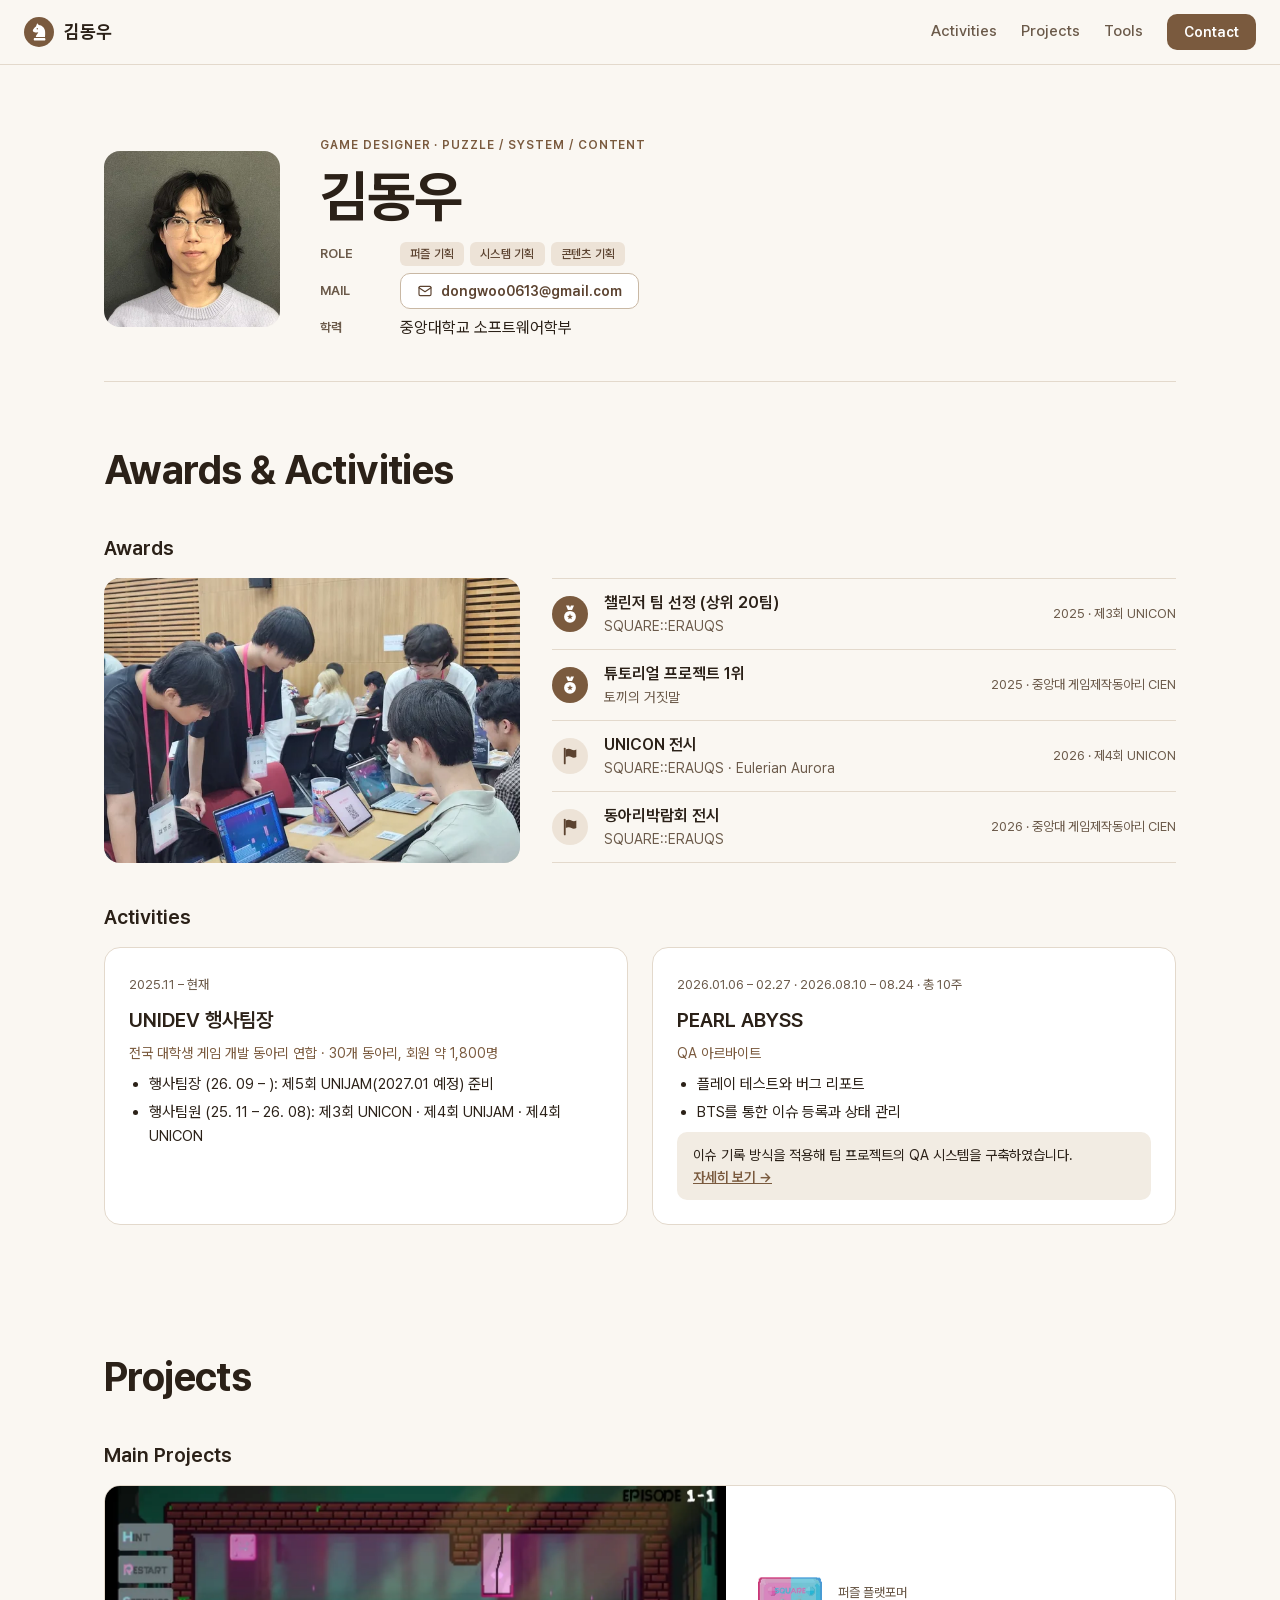
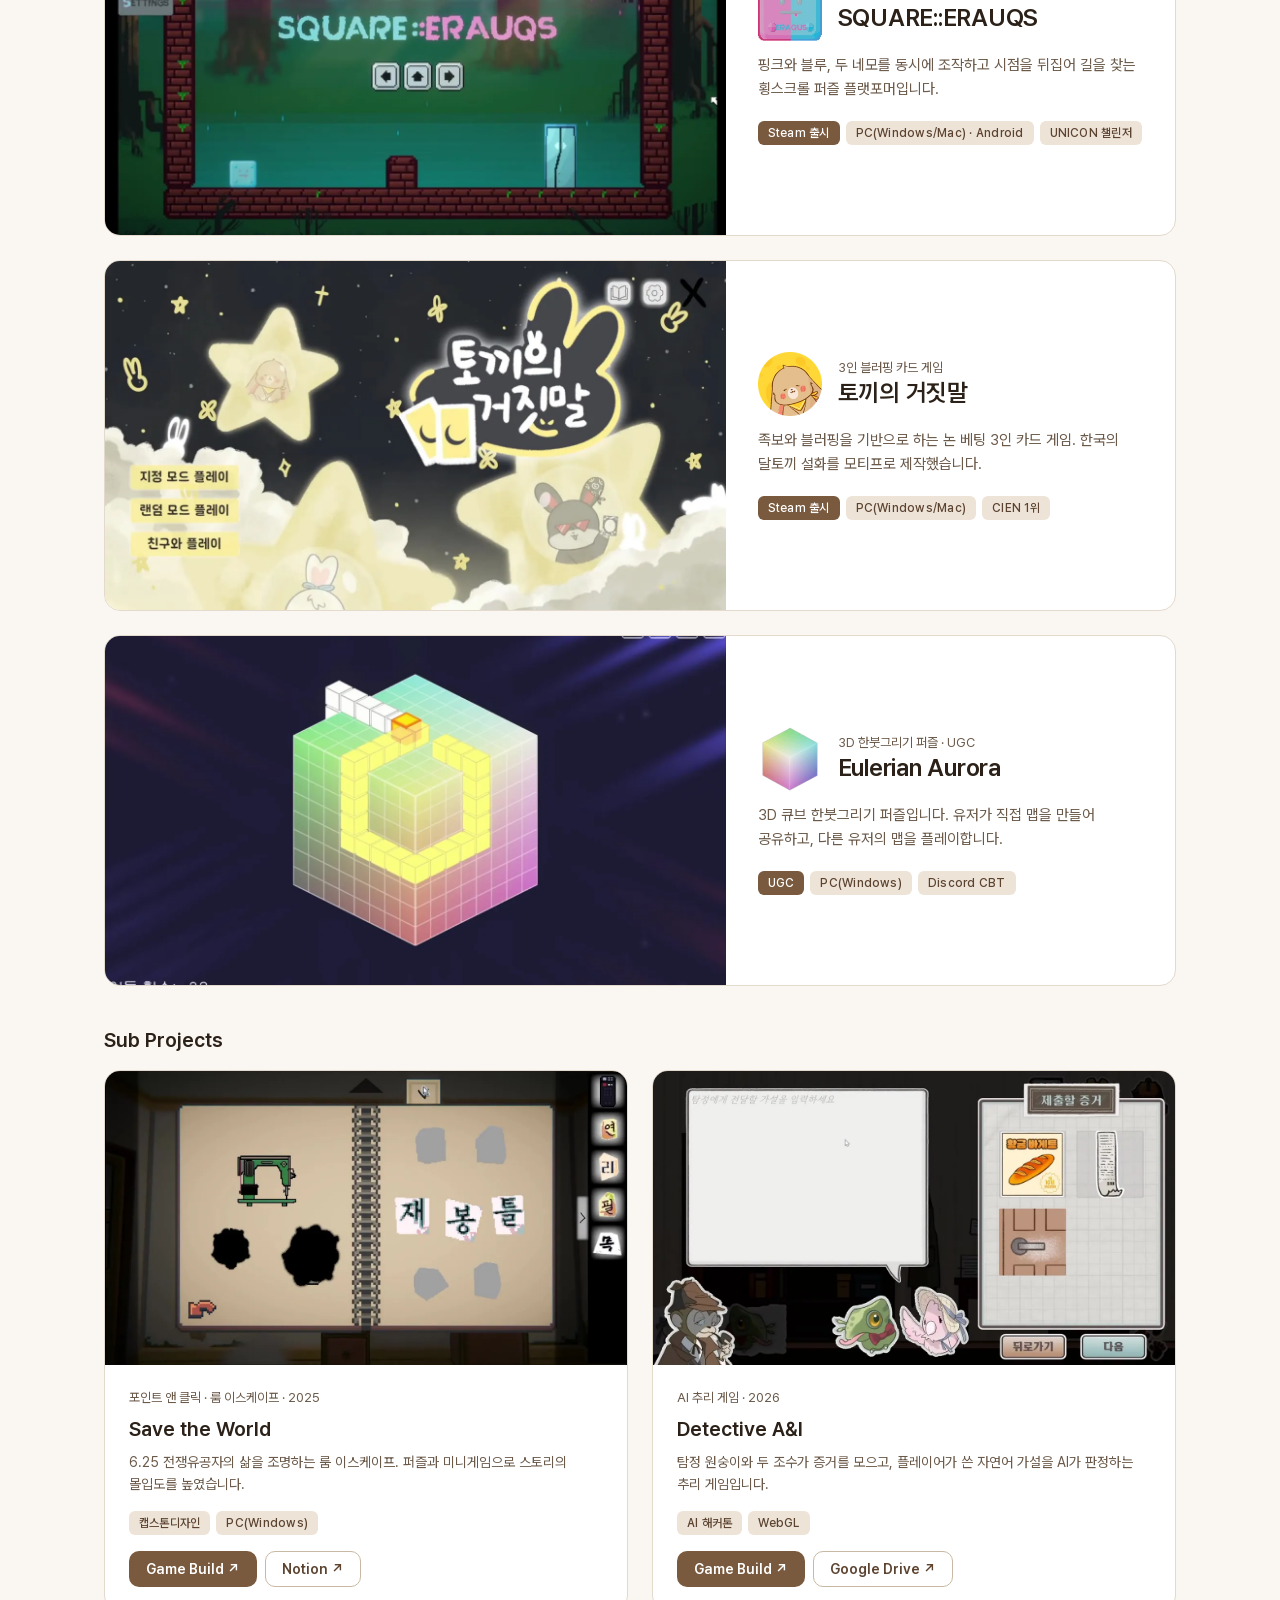
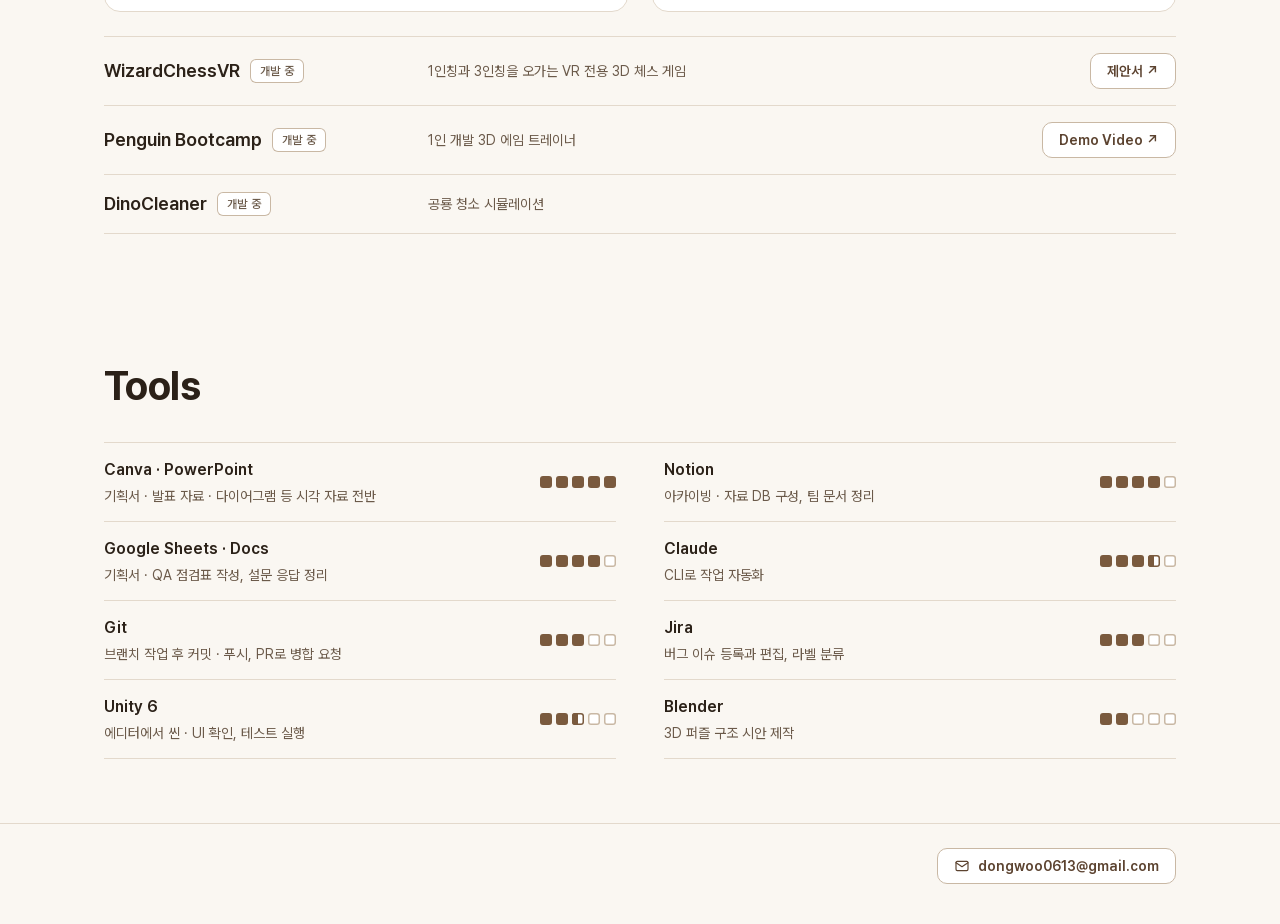
==== commit 52a30168: "서브 프로젝트 카드 Game Build 버튼·플레이 영상 확대 보기, 활동 순서 변경 Co-Authored-By: Claude Opus 5.5 <noreply@anthropic.c" ====
--- a/index.html
+++ b/index.html
@@ -46,7 +46,7 @@
           </dd>
         </div>
         <div>
-          <dt>EMAIL</dt>
+          <dt>MAIL</dt>
           <dd><a class="pf-btn pf-btn-secondary pf-btn-sm" href="mailto:dongwoo0613@gmail.com"><svg width="16" height="16" viewBox="0 0 24 24" fill="none" stroke="currentColor" stroke-width="1.75" stroke-linecap="round" stroke-linejoin="round" aria-hidden="true"><rect x="3" y="5" width="18" height="14" rx="2"/><path d="M3 7l9 6 9-6"/></svg>dongwoo0613@gmail.com</a></dd>
         </div>
         <div>
@@ -64,7 +64,7 @@
     </header>
 
     <div class="group">
-      <h3 class="group-title">수상 및 전시</h3>
+      <h3 class="group-title">Awards</h3>
       <div class="award-wrap">
         <button type="button" class="award-photo" data-zoom data-caption="2026 UNICON · 현장 플레이 테스트" aria-label="2026 UNICON 사진 크게 보기">
           <img src="assets/home/unicon-2026.webp" alt="2026 UNICON 전시장에서 관람객들이 노트북으로 SQUARE::ERAUQS를 플레이하는 모습" width="1200" height="900" loading="lazy" decoding="async" srcset="assets/home/unicon-2026-640w.webp 640w, assets/home/unicon-2026.webp 1200w" sizes="(max-width: 860px) 100vw, 526px" data-full="assets/home/unicon-2026.webp">
@@ -74,7 +74,7 @@
             <span class="award-icon is-award" role="img" aria-label="수상" title="수상"><svg viewBox="0 0 24 24" aria-hidden="true"><path d="M7.2 1.8h3.7l2.3 5.5H9.5zM13.1 1.8h3.7l-2.3 5.5h-3.7z"/><path fill-rule="evenodd" d="M12 8.25a7.1 7.1 0 1 1 0 14.2a7.1 7.1 0 1 1 0-14.2zM12 11.75L12.94 14.16L15.52 14.31L13.52 15.94L14.17 18.44L12 17.05L9.83 18.44L10.48 15.94L8.48 14.31L11.06 14.16Z"/></svg></span>
             <div class="award-title">챌린저 팀 선정 (상위 20팀)</div>
             <div class="award-sub">SQUARE::ERAUQS</div>
-            <div class="award-meta">2025 · UNICON</div>
+            <div class="award-meta">2025 · 제3회 UNICON</div>
           </div>
           <div class="award-row">
             <span class="award-icon is-award" role="img" aria-label="수상" title="수상"><svg viewBox="0 0 24 24" aria-hidden="true"><path d="M7.2 1.8h3.7l2.3 5.5H9.5zM13.1 1.8h3.7l-2.3 5.5h-3.7z"/><path fill-rule="evenodd" d="M12 8.25a7.1 7.1 0 1 1 0 14.2a7.1 7.1 0 1 1 0-14.2zM12 11.75L12.94 14.16L15.52 14.31L13.52 15.94L14.17 18.44L12 17.05L9.83 18.44L10.48 15.94L8.48 14.31L11.06 14.16Z"/></svg></span>
@@ -86,7 +86,7 @@
             <span class="award-icon is-exhibit" role="img" aria-label="전시" title="전시"><svg viewBox="0 0 24 24" aria-hidden="true"><rect x="4.6" y="2" width="2.2" height="20" rx="1.1"/><path d="M6.8 4.3C9.5 2.7 12 3.1 13.7 4.2S17.6 5.5 19.6 4.3V13.2C17.6 14.4 15.3 14.3 13.7 13.2S9.5 11.6 6.8 13.2Z"/></svg></span>
             <div class="award-title">UNICON 전시</div>
             <div class="award-sub">SQUARE::ERAUQS · Eulerian Aurora</div>
-            <div class="award-meta">2026 · UNICON</div>
+            <div class="award-meta">2026 · 제4회 UNICON</div>
           </div>
           <div class="award-row">
             <span class="award-icon is-exhibit" role="img" aria-label="전시" title="전시"><svg viewBox="0 0 24 24" aria-hidden="true"><rect x="4.6" y="2" width="2.2" height="20" rx="1.1"/><path d="M6.8 4.3C9.5 2.7 12 3.1 13.7 4.2S17.6 5.5 19.6 4.3V13.2C17.6 14.4 15.3 14.3 13.7 13.2S9.5 11.6 6.8 13.2Z"/></svg></span>
@@ -99,28 +99,29 @@
     </div>
 
     <div class="group">
-      <h3 class="group-title">활동</h3>
+      <h3 class="group-title">Activities</h3>
       <div class="grid grid-440">
-        <article class="tile">
-          <div class="activity-body">
-            <div class="tile-meta">2026.01.06 – 02.27 · 2026.08.10 – 08.24 · 총 10주</div>
-            <div class="activity-title">PEARL ABYSS QA 아르바이트</div>
-            <ul class="activity-list">
-              <li>플레이 테스트와 버그 리포트</li>
-              <li>BTS를 통한 이슈 등록과 상태 관리</li>
-            </ul>
-            <div class="callout">이슈 기록 방식을 SQUARE::ERAUQS의 QA 점검표와 버그 리포트 양식에 적용했습니다. <a href="square-erauqs.html#qa">상세 보기 →</a></div>
-          </div>
-        </article>
         <article class="tile">
           <div class="activity-body">
             <div class="tile-meta">2025.11 – 현재</div>
             <div class="activity-title">UNIDEV 행사팀장</div>
             <div class="activity-org">전국 대학생 게임 개발 동아리 연합 · 30개 동아리, 회원 약 1,800명</div>
             <ul class="activity-list">
-              <li>행사팀장 (2026 하반기 – ): 제5회 UNIJAM(2027.01 예정) 준비</li>
-              <li>행사팀원 (2025 하반기 – 2026 상반기): 제3회 UNICON · 제4회 UNIJAM · 제4회 UNICON</li>
+              <li>행사팀장 (26. 09 – ): 제5회 UNIJAM(2027.01 예정) 준비</li>
+              <li>행사팀원 (25. 11 – 26. 08): 제3회 UNICON · 제4회 UNIJAM · 제4회 UNICON</li>
             </ul>
+          </div>
+        </article>
+        <article class="tile">
+          <div class="activity-body">
+            <div class="tile-meta">2026.01.06 – 02.27 · 2026.08.10 – 08.24 · 총 10주</div>
+            <div class="activity-title">PEARL ABYSS</div>
+            <div class="activity-org">QA 아르바이트</div>
+            <ul class="activity-list">
+              <li>플레이 테스트와 버그 리포트</li>
+              <li>BTS를 통한 이슈 등록과 상태 관리</li>
+            </ul>
+            <div class="callout">이슈 기록 방식을 적용해 팀 프로젝트의 QA 시스템을 구축하였습니다.  <a href="square-erauqs.html#qa"><br>자세히 보기 →</a></div>
           </div>
         </article>
       </div>
@@ -134,7 +135,7 @@
     </header>
 
     <div class="group">
-      <h3 class="group-title">메인 프로젝트</h3>
+      <h3 class="group-title">Main Projects</h3>
       <div class="feature-list">
         <a class="pf-card pf-card-wide" href="square-erauqs.html">
           <div class="pf-card-thumb">
@@ -201,8 +202,8 @@
             </div>
             <p class="pf-card-summary">3D 큐브 한붓그리기 퍼즐입니다. 유저가 직접 맵을 만들어 공유하고, 다른 유저의 맵을 플레이합니다.</p>
             <div class="pf-tags">
-              <span class="pf-tag pf-tag-solid">개발 중</span>
-              <span class="pf-tag pf-tag-soft">2026 UNICON 전시</span>
+              <span class="pf-tag pf-tag-solid">UGC</span>
+              <span class="pf-tag pf-tag-soft">PC(Windows)</span>
               <span class="pf-tag pf-tag-soft">Discord CBT</span>
             </div>
           </div>
@@ -211,63 +212,69 @@
     </div>
 
     <div class="group">
-      <h3 class="group-title">서브 프로젝트</h3>
+      <h3 class="group-title">Sub Projects</h3>
       <div class="grid grid-320">
-        <a class="pf-card" href="https://eager-foxtail-dc0.notion.site/2b42824793468133b336e6d90aa509e1?v=2b4282479346817cab0e000c521d5b53" target="_blank" rel="noopener" aria-label="Save the World 자료 보기 (Notion, 새 탭)">
-          <div class="pf-card-thumb has-hover-logo">
-            <!-- 트레일러 미리보기 (소리 없음). 카드를 누르면 Notion 자료 DB가 새 탭으로 열립니다. -->
+        <div class="pf-card pf-card-split">
+          <!-- Muted preview; clicking the thumbnail opens the gameplay video large with sound. Links live in the action buttons below. -->
+          <button type="button" class="pf-card-thumb has-hover-logo" data-zoom data-video-src="assets/sub/STW-01.mp4" data-caption="Save the World 플레이 영상" aria-label="Save the World 플레이 영상 크게 보기">
             <video muted loop playsinline preload="none" poster="assets/sub/STW-01-poster.webp" data-autoplay aria-hidden="true">
               <source src="assets/sub/STW-01-card.mp4" type="video/mp4">
             </video>
             <img class="pf-card-hover-logo is-pixel" src="assets/sub/STW-icon.png" alt="" width="64" height="64" loading="lazy" decoding="async">
-          </div>
+          </button>
           <div class="pf-card-body">
             <div class="pf-card-meta">포인트 앤 클릭 · 룸 이스케이프 · 2025</div>
             <h4 class="pf-card-title">Save the World</h4>
             <p class="pf-card-summary">6.25 전쟁유공자의 삶을 조명하는 룸 이스케이프. 퍼즐과 미니게임으로 스토리의 몰입도를 높였습니다.</p>
             <div class="pf-tags">
               <span class="pf-tag pf-tag-soft">캡스톤디자인</span>
-              <span class="pf-tag pf-tag-soft">Unity</span>
-            </div>
-            <span class="pf-card-ext">Notion ↗</span>
-          </div>
-        </a>
-
-        <a class="pf-card" href="https://drive.google.com/drive/folders/1g4Zq7pVE3tndqg9M5sD_Da310r3r3cpZ?usp=sharing" target="_blank" rel="noopener" aria-label="Detective A&amp;I 자료 보기 (Google Drive, 새 탭)">
-          <div class="pf-card-thumb has-hover-logo">
-            <!-- 트레일러 미리보기 (소리 없음). 카드를 누르면 Google Drive 자료 폴더가 새 탭으로 열립니다. -->
+              <span class="pf-tag pf-tag-soft">PC(Windows)</span>
+            </div>
+            <div class="pf-card-actions">
+              <a class="pf-btn pf-btn-primary pf-btn-sm" href="https://drive.google.com/file/d/1hfvt0D3JcALHq1oIozpjkGej1kBu1hXT/view?usp=drive_link" target="_blank" rel="noopener" aria-label="Save the World 게임 빌드 (새 탭)">Game Build ↗</a>
+              <a class="pf-btn pf-btn-secondary pf-btn-sm" href="https://eager-foxtail-dc0.notion.site/2b42824793468133b336e6d90aa509e1?v=2b4282479346817cab0e000c521d5b53" target="_blank" rel="noopener" aria-label="Save the World 자료 보기 (Notion, 새 탭)">Notion ↗</a>
+            </div>
+          </div>
+        </div>
+
+        <div class="pf-card pf-card-split">
+          <!-- Muted preview; clicking the thumbnail opens the gameplay video large with sound. Links live in the action buttons below. -->
+          <button type="button" class="pf-card-thumb has-hover-logo" data-zoom data-video-src="assets/sub/DAI-01.mp4" data-caption="Detective A&amp;I 플레이 영상" aria-label="Detective A&amp;I 플레이 영상 크게 보기">
             <video muted loop playsinline preload="none" poster="assets/sub/DAI-01-poster.webp" data-autoplay aria-hidden="true">
               <source src="assets/sub/DAI-01-card.mp4" type="video/mp4">
             </video>
             <img class="pf-card-hover-logo" src="assets/sub/DAI-logo-217w.webp" alt="" width="217" height="128" loading="lazy" decoding="async">
-          </div>
+          </button>
           <div class="pf-card-body">
             <div class="pf-card-meta">AI 추리 게임 · 2026</div>
             <h4 class="pf-card-title">Detective A&amp;I</h4>
             <p class="pf-card-summary">탐정 원숭이와 두 조수가 증거를 모으고, 플레이어가 쓴 자연어 가설을 AI가 판정하는 추리 게임입니다.</p>
             <div class="pf-tags">
               <span class="pf-tag pf-tag-soft">AI 해커톤</span>
-              <span class="pf-tag pf-tag-soft">PC</span>
-            </div>
-            <span class="pf-card-ext">Google Drive ↗</span>
-          </div>
-        </a>
+              <span class="pf-tag pf-tag-soft">WebGL</span>
+            </div>
+            <div class="pf-card-actions">
+              <a class="pf-btn pf-btn-primary pf-btn-sm" href="https://1seong.github.io/DetectiveAI/" target="_blank" rel="noopener" aria-label="Detective A&amp;I 게임 빌드 (새 탭)">Game Build ↗</a>
+              <a class="pf-btn pf-btn-secondary pf-btn-sm" href="https://drive.google.com/drive/folders/1g4Zq7pVE3tndqg9M5sD_Da310r3r3cpZ?usp=sharing" target="_blank" rel="noopener" aria-label="Detective A&amp;I 자료 보기 (Google Drive, 새 탭)">Google Drive ↗</a>
+            </div>
+          </div>
+        </div>
       </div>
 
       <div class="mini-list">
         <div class="mini-row">
           <div class="mini-head"><div class="mini-title">WizardChessVR</div><span class="pf-tag pf-tag-outline">개발 중</span></div>
           <div class="mini-desc">1인칭과 3인칭을 오가는 VR 전용 3D 체스 게임</div>
-          <a class="pf-btn pf-btn-secondary pf-btn-sm mini-link" href="assets/sub/WizardChessVR_Proposal.pdf" target="_blank" rel="noopener">기획서 PDF ↗</a>
+          <a class="pf-btn pf-btn-secondary pf-btn-sm mini-link" href="https://drive.google.com/file/d/1tCrXd1HfoosukKBAkMHyol6eLlcmUmbN/view?usp=drive_link" target="_blank" rel="noopener">제안서 ↗</a>
         </div>
         <div class="mini-row">
           <div class="mini-head"><div class="mini-title">Penguin Bootcamp</div><span class="pf-tag pf-tag-outline">개발 중</span></div>
           <div class="mini-desc">1인 개발 3D 에임 트레이너</div>
-          <a class="pf-btn pf-btn-secondary pf-btn-sm mini-link" href="https://youtu.be/RD4DZN607pk" target="_blank" rel="noopener">플레이 영상 ↗</a>
+          <a class="pf-btn pf-btn-secondary pf-btn-sm mini-link" href="https://youtu.be/RD4DZN607pk" target="_blank" rel="noopener">Demo Video ↗</a>
         </div>
         <div class="mini-row">
           <div class="mini-head"><div class="mini-title">DinoCleaner</div><span class="pf-tag pf-tag-outline">개발 중</span></div>
-          <div class="mini-desc">공룡을 씻기는 청소 시뮬레이션</div>
+          <div class="mini-desc">공룡 청소 시뮬레이션</div>
         </div>
       </div>
     </div>
--- a/assets/css/portfolio.css
+++ b/assets/css/portfolio.css
@@ -1050,6 +1050,16 @@
 a.pf-card:hover .has-hover-logo::after, a.pf-card:focus-visible .has-hover-logo::after { background: rgba(20, 14, 10, 0.45); }
 a.pf-card:hover .pf-card-hover-logo, a.pf-card:focus-visible .pf-card-hover-logo { opacity: 1; transform: none; }
 .pf-card-ext { margin-top: auto; padding-top: 4px; font-size: 13px; line-height: 20px; font-weight: 600; color: var(--brand); }
+/* Split card: not clickable as a whole; links live in .pf-card-actions */
+.pf-card-body:has(.pf-card-actions) { flex: 1 1 auto; }
+.pf-card-actions { margin-top: auto; padding-top: var(--space-2); display: flex; flex-wrap: wrap; gap: var(--space-2); }
+/* Video thumbnail: zoom-in cursor + slight scale, same as the award photos */
+button.pf-card-thumb { width: 100%; border: 0; margin: 0; padding: 0; font: inherit; color: inherit; cursor: zoom-in; }
+button.pf-card-thumb:focus-visible { outline-offset: -3px; }
+button.pf-card-thumb video { transition: transform .25s; }
+button.pf-card-thumb:hover video { transform: scale(1.02); }
+button.pf-card-thumb.has-hover-logo:hover::after, button.pf-card-thumb.has-hover-logo:focus-visible::after { background: rgba(20, 14, 10, 0.45); }
+button.pf-card-thumb:hover .pf-card-hover-logo, button.pf-card-thumb:focus-visible .pf-card-hover-logo { opacity: 1; transform: none; }
 /* 카드 머리: [게임 아이콘] 장르 / 제목 — 아이콘이 없으면 글자만 */
 .pf-card-head { display: flex; align-items: center; gap: 16px; }
 .pf-card-icon { flex: none; width: 64px; height: 64px; object-fit: contain; }
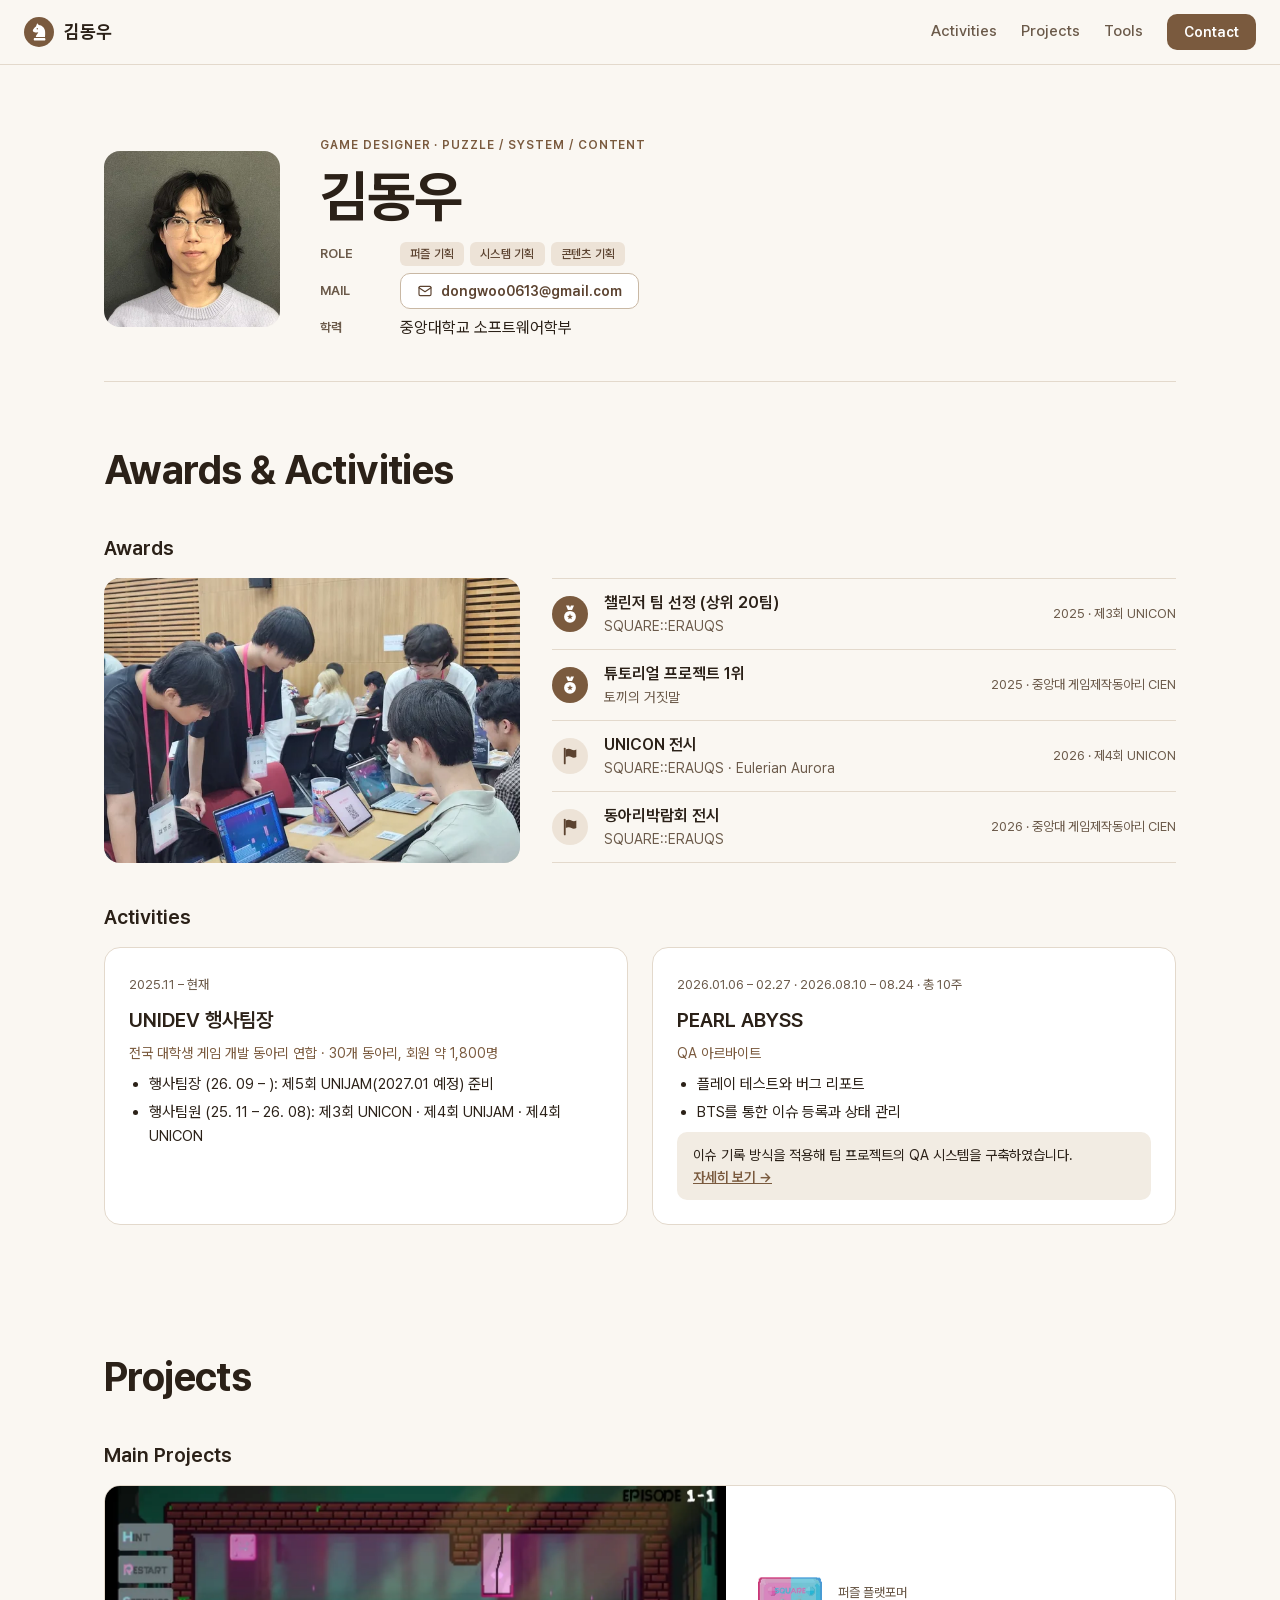
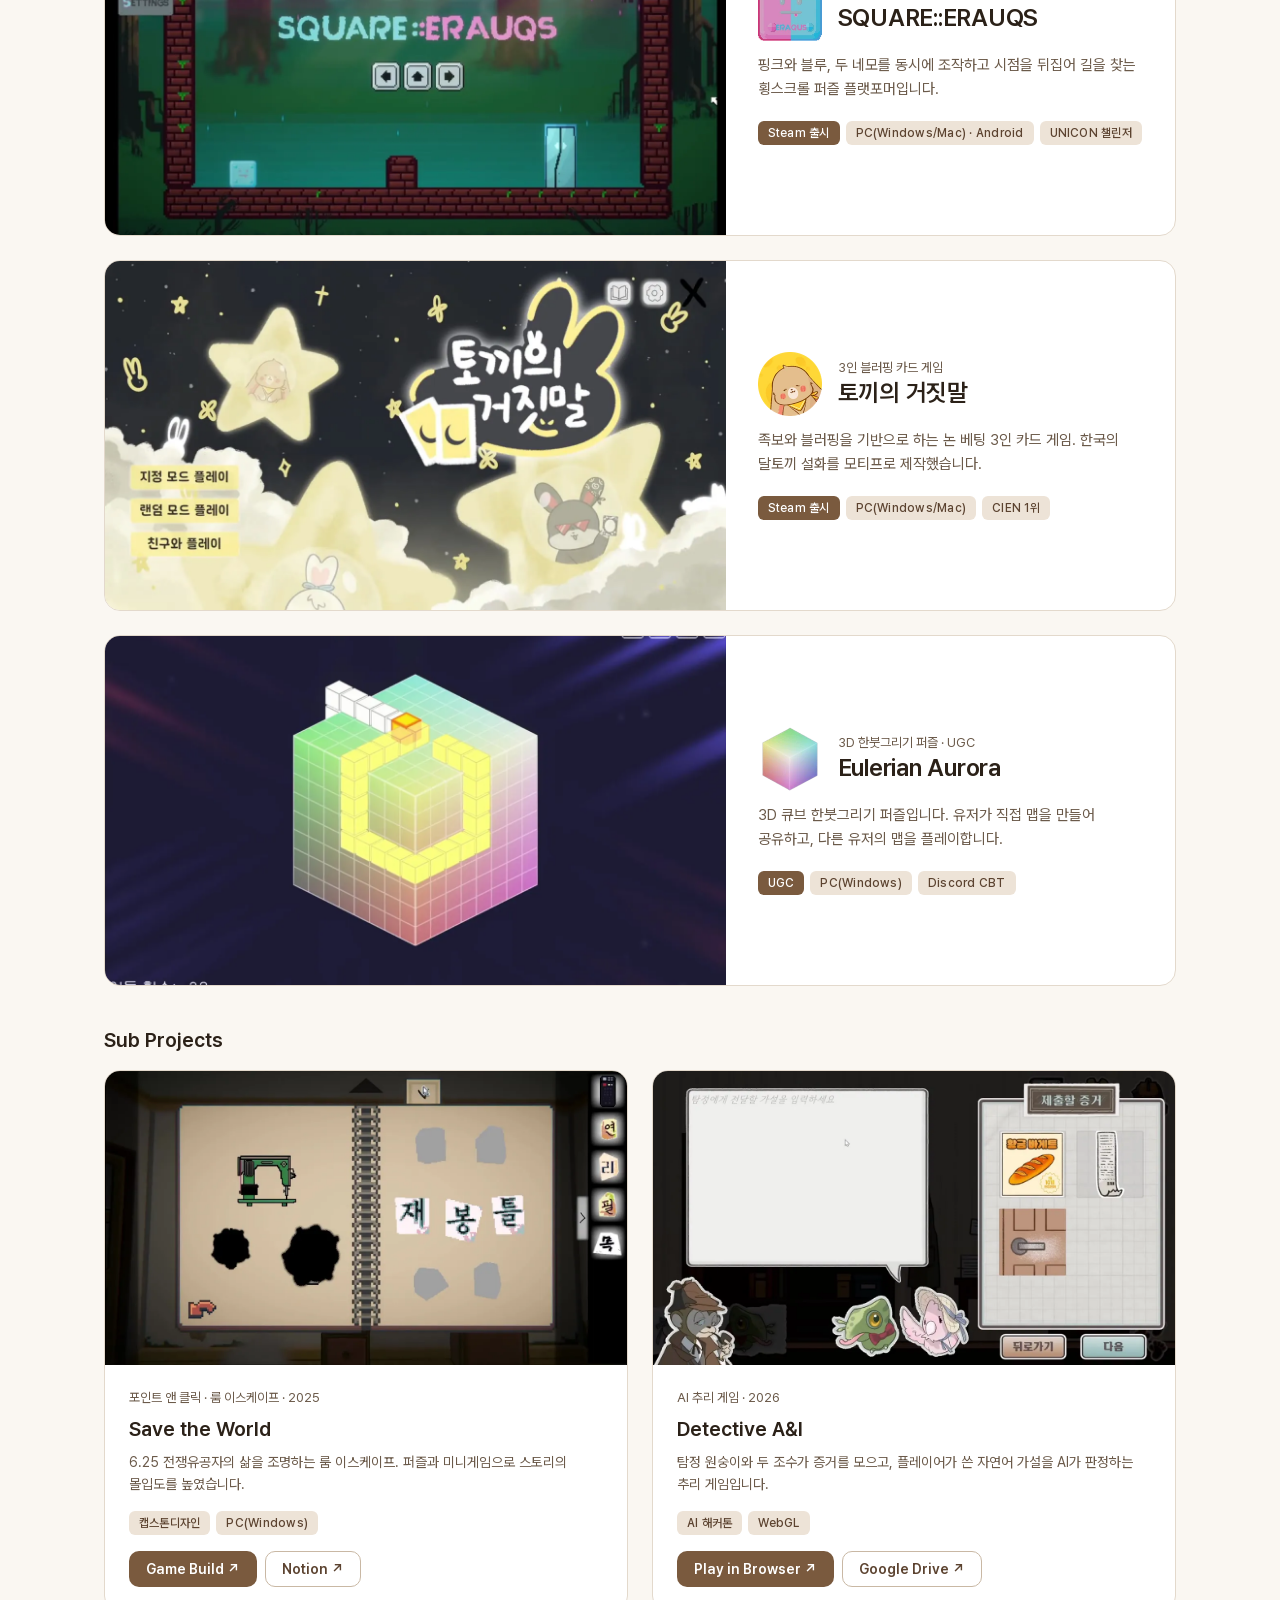
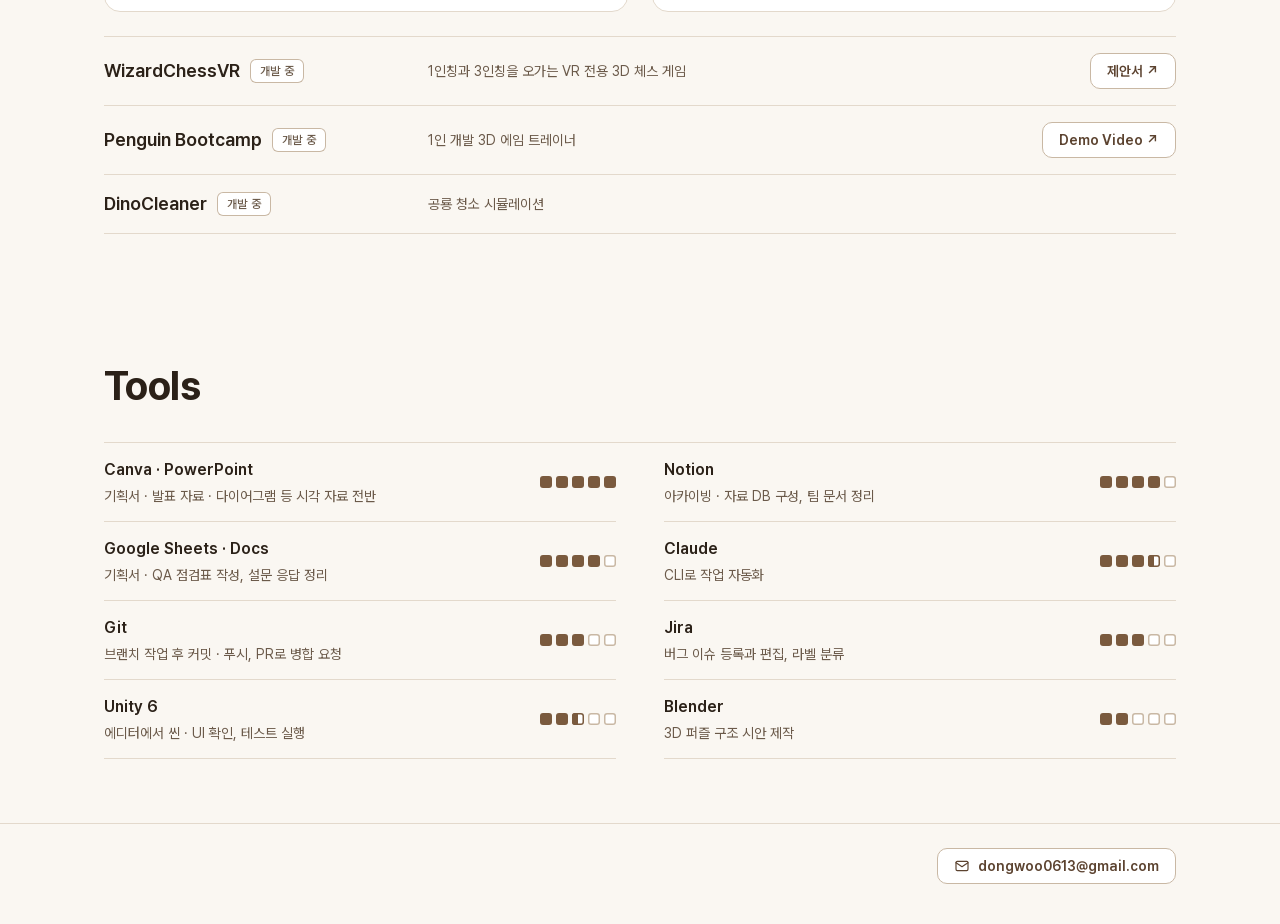
==== commit 00aaf7fd: "Detective A&I 버튼 이름을 Play in Browser로 변경 Co-Authored-By: Claude Opus 5.5 <noreply@anthropic.com> Cla" ====
--- a/index.html
+++ b/index.html
@@ -254,7 +254,7 @@
               <span class="pf-tag pf-tag-soft">WebGL</span>
             </div>
             <div class="pf-card-actions">
-              <a class="pf-btn pf-btn-primary pf-btn-sm" href="https://1seong.github.io/DetectiveAI/" target="_blank" rel="noopener" aria-label="Detective A&amp;I 게임 빌드 (새 탭)">Game Build ↗</a>
+              <a class="pf-btn pf-btn-primary pf-btn-sm" href="https://1seong.github.io/DetectiveAI/" target="_blank" rel="noopener" aria-label="Detective A&amp;I 브라우저에서 플레이 (새 탭)">Play in Browser ↗</a>
               <a class="pf-btn pf-btn-secondary pf-btn-sm" href="https://drive.google.com/drive/folders/1g4Zq7pVE3tndqg9M5sD_Da310r3r3cpZ?usp=sharing" target="_blank" rel="noopener" aria-label="Detective A&amp;I 자료 보기 (Google Drive, 새 탭)">Google Drive ↗</a>
             </div>
           </div>
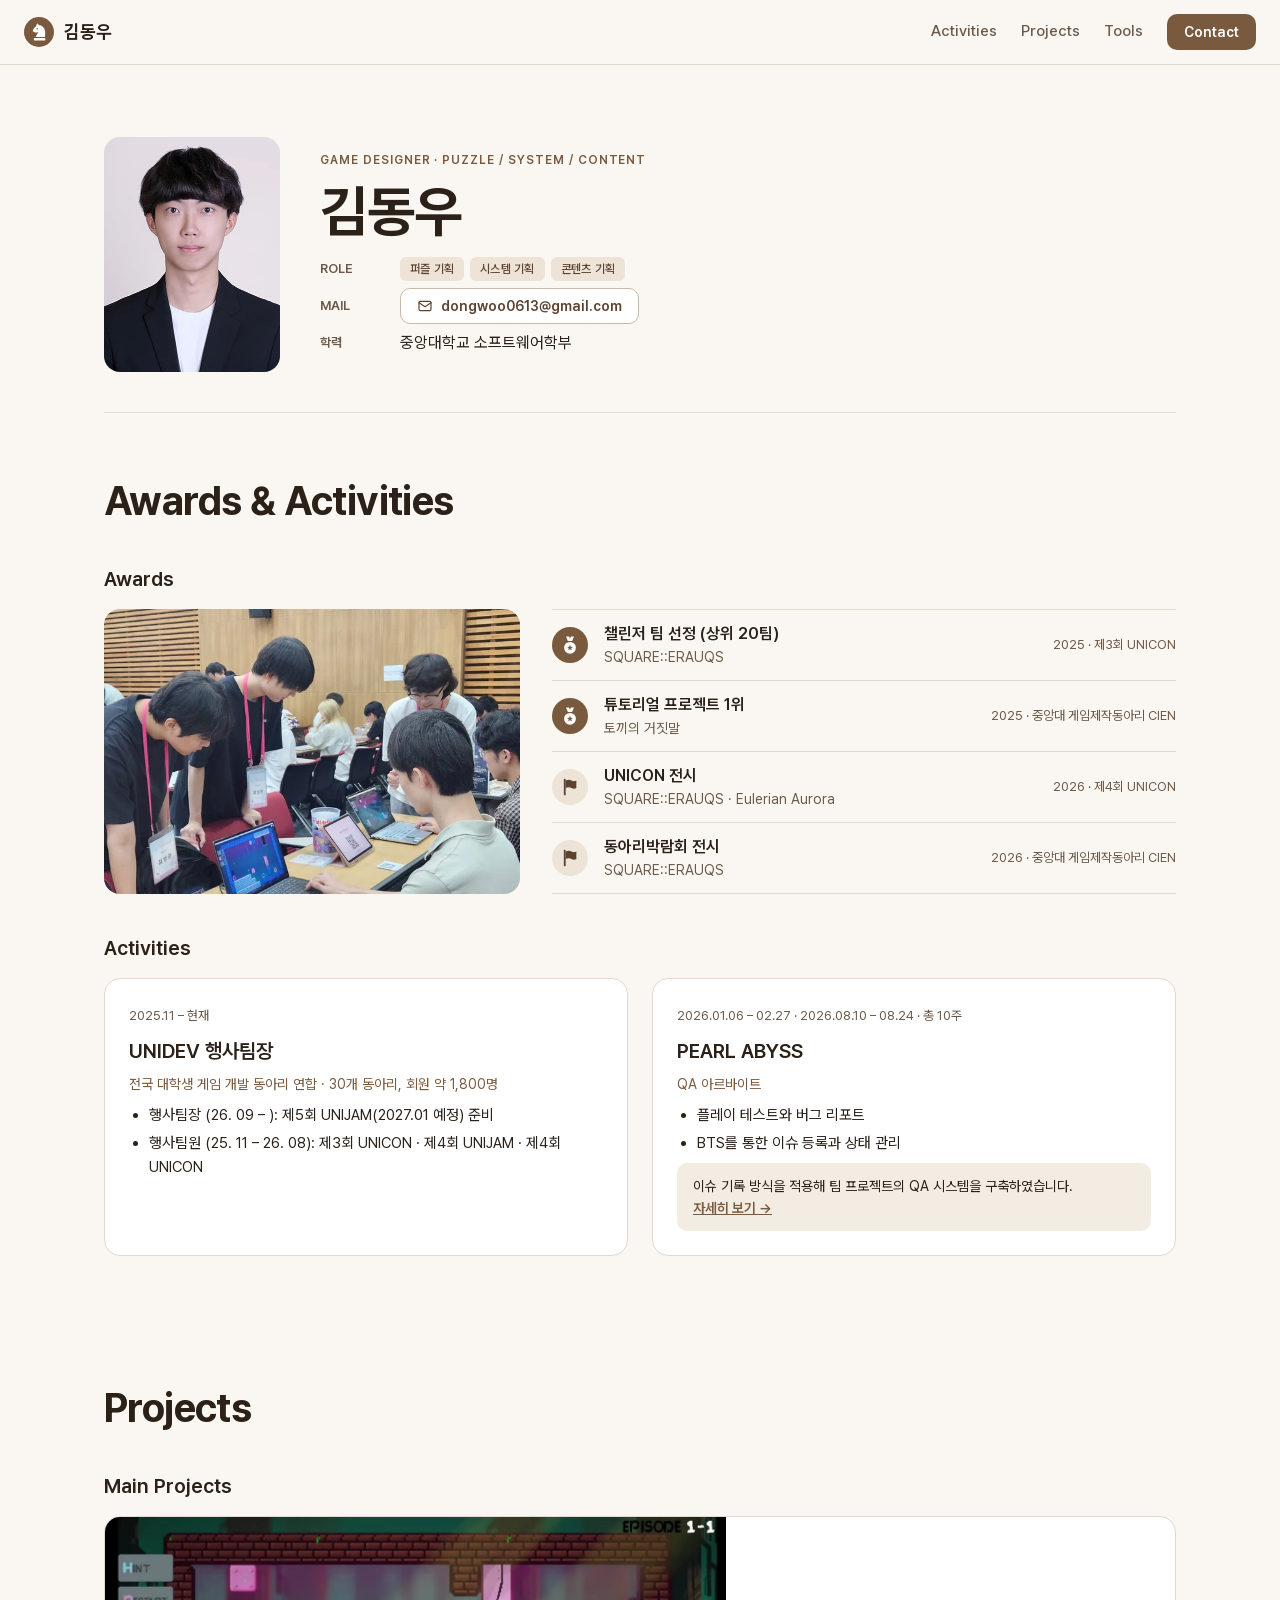
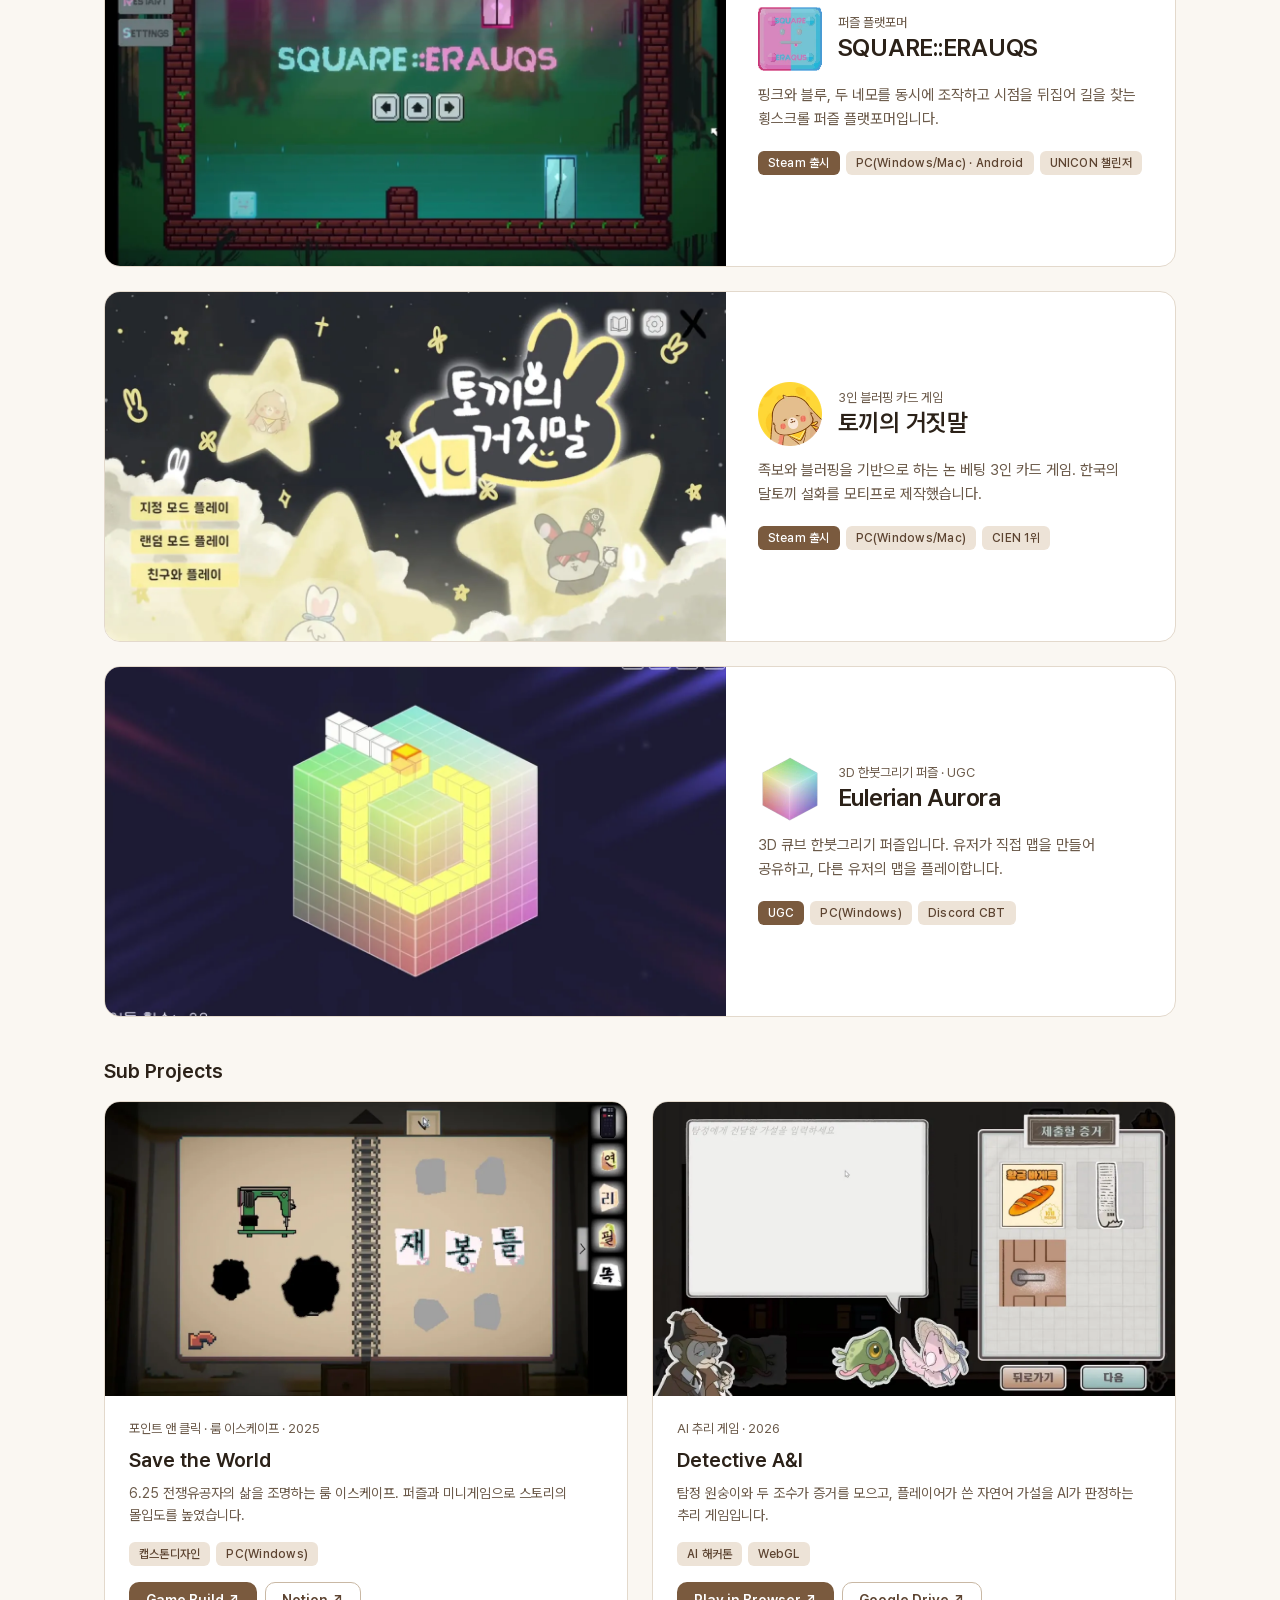
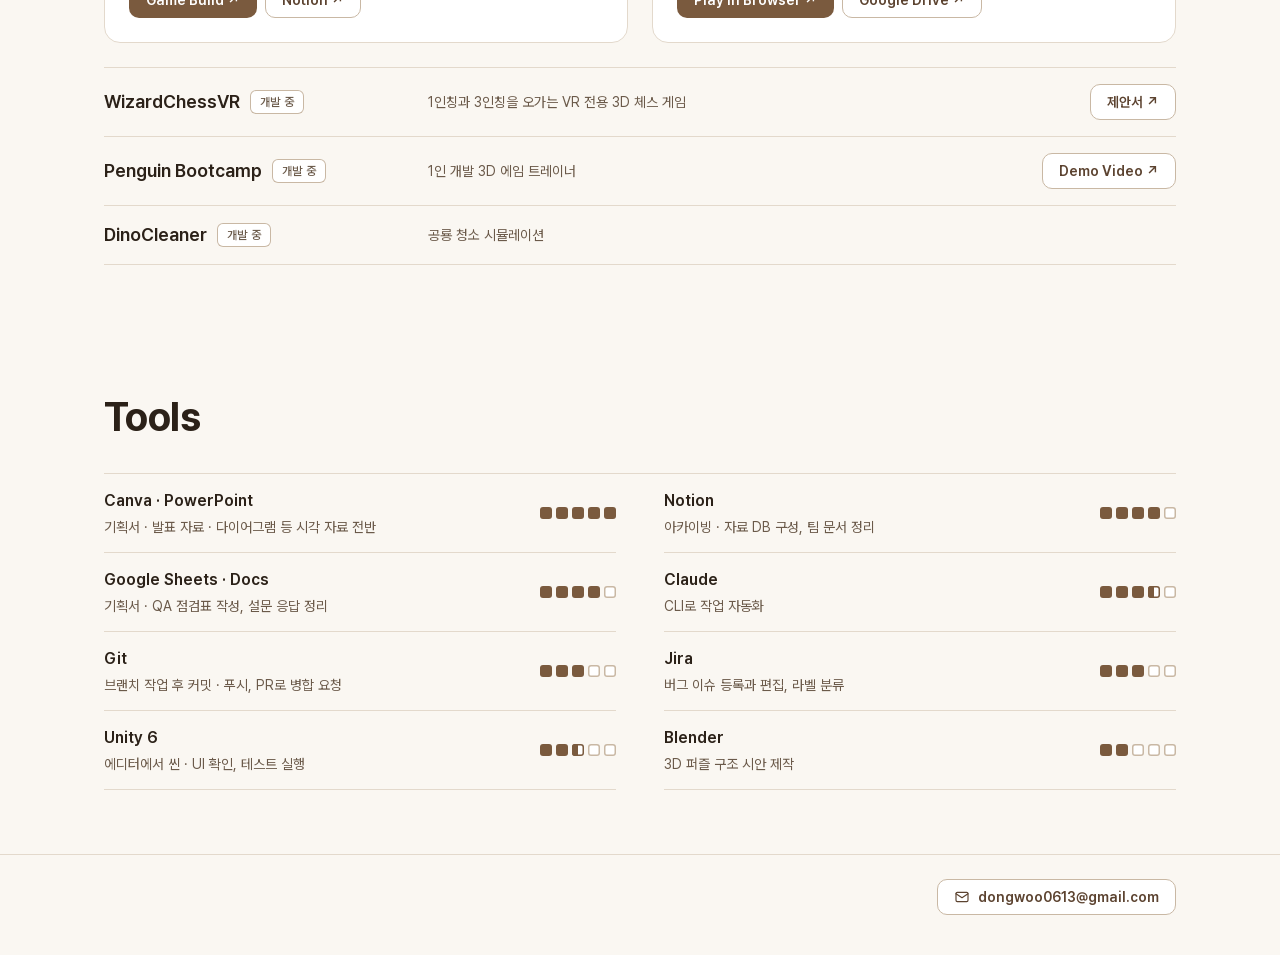
==== commit 49a08749: "상단 프로필 사진을 증명사진(3:4)으로 교체, 사진 틀도 3:4 비율로 변경 Co-Authored-By: Claude Opus 5.5 <noreply@anthropic.com> " ====
--- a/index.html
+++ b/index.html
@@ -3,11 +3,12 @@
 <head>
 <meta charset="utf-8">
 <meta name="viewport" content="width=device-width, initial-scale=1">
-<title>김동우 · 게임 기획 포트폴리오</title>
-<meta name="description" content="퍼즐·시스템·콘텐츠 기획자 김동우의 포트폴리오. Steam 출시작 SQUARE::ERAUQS, 토끼의 거짓말.">
+<title>김동우 — Game Designer Portfolio</title>
 <meta property="og:type" content="website">
-<meta property="og:title" content="김동우 · 게임 기획 포트폴리오">
-<meta property="og:description" content="규칙을 설계하고, 유저 반응으로 다시 고치는 게임 기획자입니다. Steam 출시작 2편.">
+<meta property="og:title" content="김동우 — Game Designer Portfolio">
+<meta property="og:image" content="https://dng-u-2002.github.io/assets/og-image.png">
+<meta property="og:image:width" content="800">
+<meta property="og:image:height" content="800">
 <link rel="icon" href="assets/favicon.svg" type="image/svg+xml">
 <link rel="stylesheet" href="assets/css/portfolio.css">
 </head>
@@ -30,7 +31,7 @@
 
   <!-- ============ 프로필 ============ -->
   <section id="top" class="hero" aria-label="프로필">
-    <div class="hero-photo"><img src="assets/home/profile-352w.webp" alt="김동우 프로필 사진" width="352" height="352" decoding="async" fetchpriority="high"></div>
+    <div class="hero-photo"><img src="assets/IDPhoto-352w.webp" alt="김동우 프로필 사진" width="352" height="469" decoding="async" fetchpriority="high"></div>
     <div class="hero-body">
       <div class="pf-overline">Game Designer · Puzzle / System / Content</div>
       <h1 class="hero-name">김동우</h1>
--- a/assets/css/portfolio.css
+++ b/assets/css/portfolio.css
@@ -1089,8 +1089,8 @@
    Home (index.html)
    ========================================================================== */
 .hero { display: flex; flex-wrap: wrap; align-items: center; gap: 32px 40px; padding: 72px 0 40px; border-bottom: 1px solid var(--border); }
-.hero-photo { flex: 0 0 176px; width: 176px; height: 176px; border-radius: var(--radius-lg); overflow: hidden; }
-.hero-photo img { width: 100%; height: 100%; object-fit: cover; }
+.hero-photo { flex: 0 0 176px; width: 176px; aspect-ratio: 3 / 4; border-radius: var(--radius-lg); overflow: hidden; }
+.hero-photo img { display: block; width: 100%; height: 100%; object-fit: cover; }
 .hero-body { flex: 1 1 420px; min-width: 0; display: flex; flex-direction: column; gap: 12px; }
 .hero-name { font-size: 56px; line-height: 64px; font-weight: 700; letter-spacing: -0.02em; }
 .profile-list { margin: 0; display: flex; flex-direction: column; gap: 6px; }
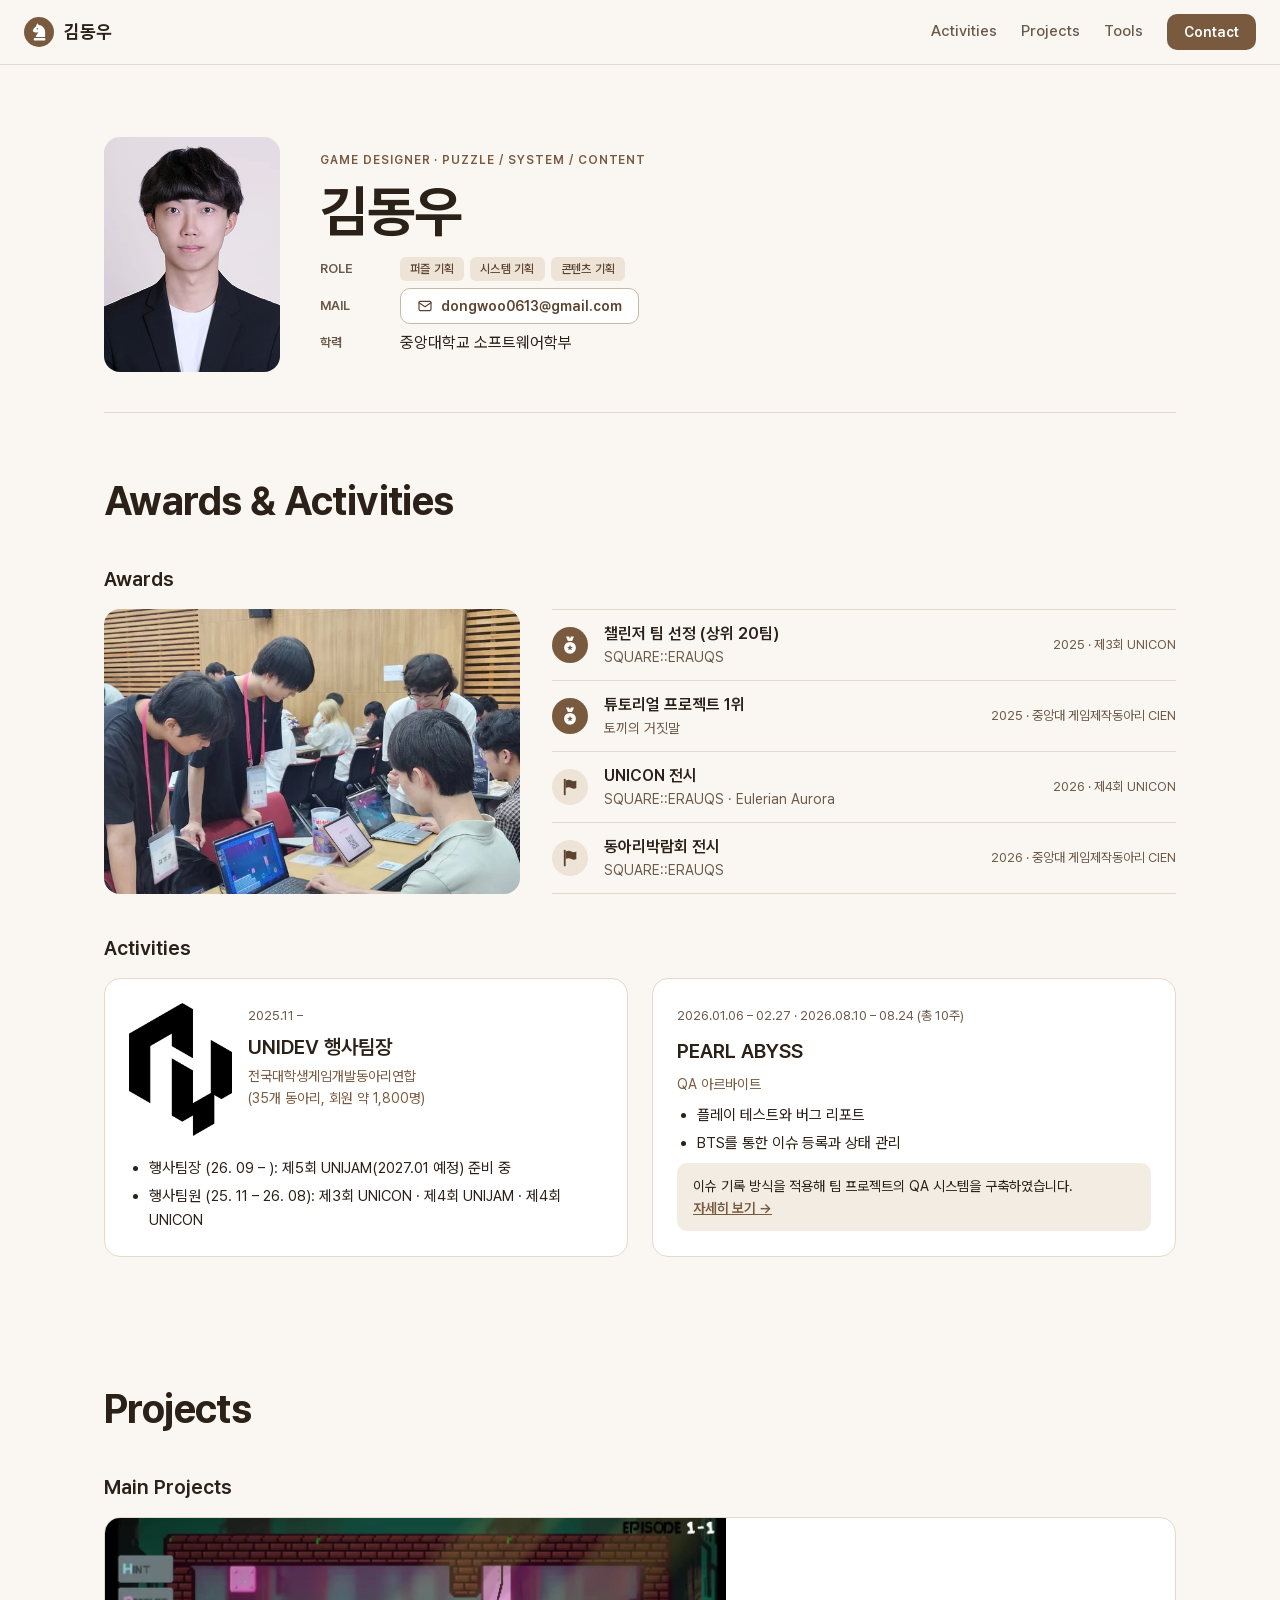
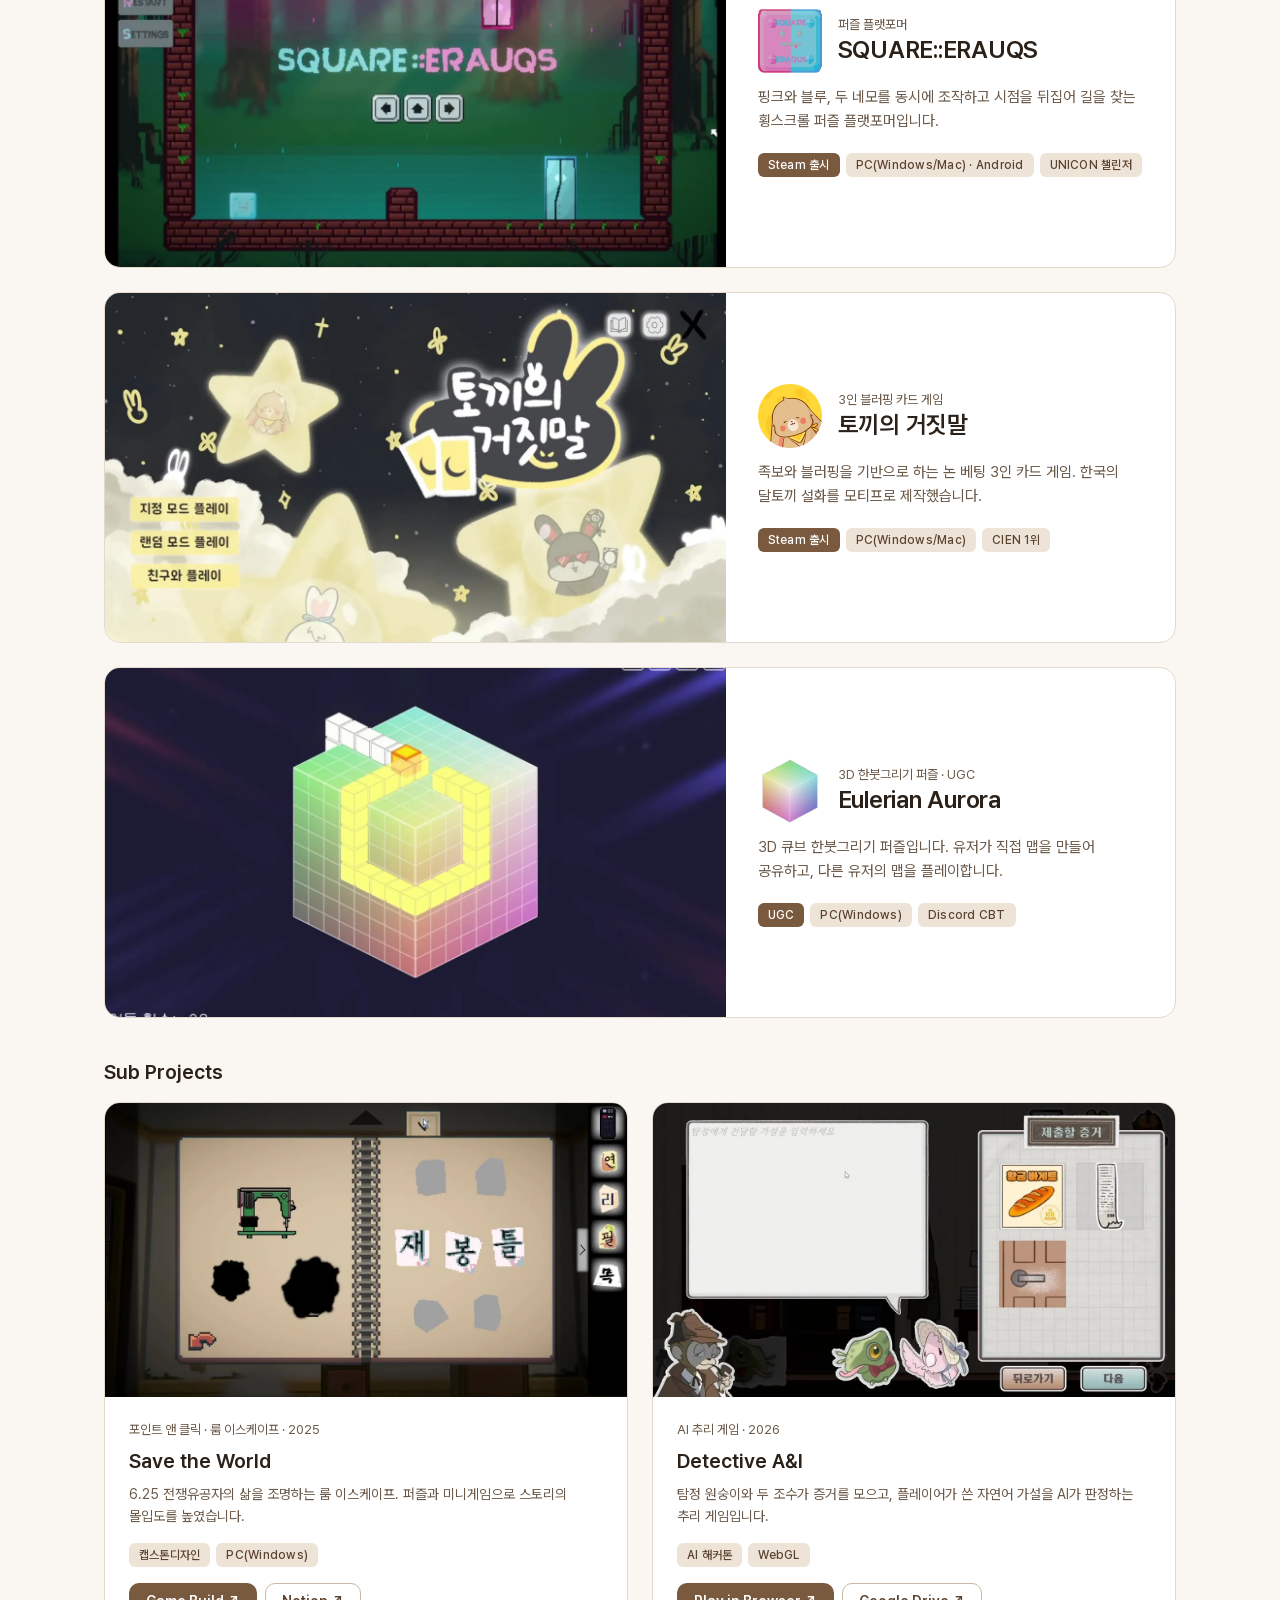
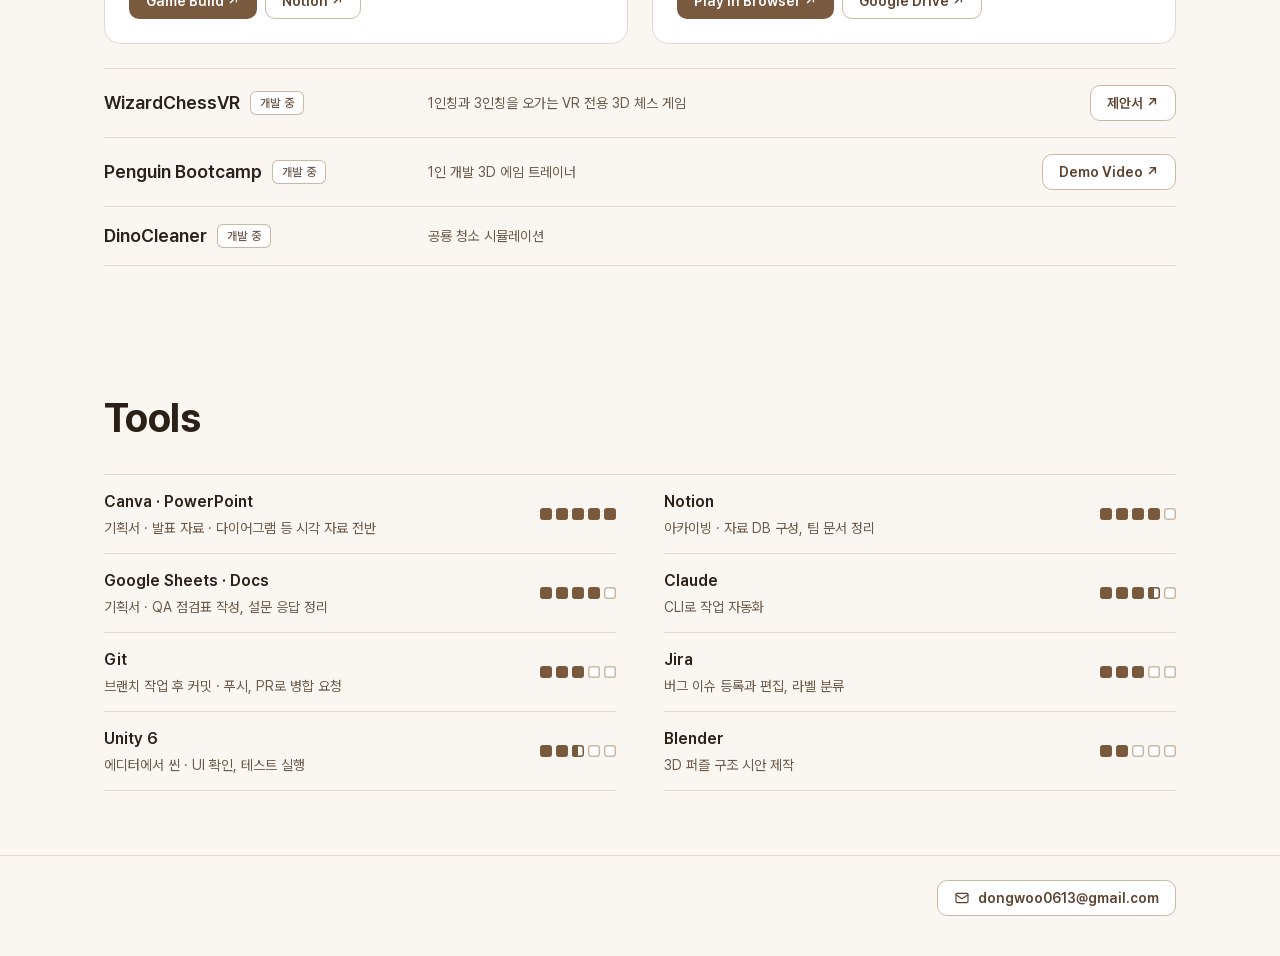
==== commit 1e164a4d: "UNIDEV 활동 칸에 로고 추가, 동아리 수 35개로 수정, 활동 문구 정리" ====
--- a/index.html
+++ b/index.html
@@ -104,18 +104,23 @@
       <div class="grid grid-440">
         <article class="tile">
           <div class="activity-body">
-            <div class="tile-meta">2025.11 – 현재</div>
-            <div class="activity-title">UNIDEV 행사팀장</div>
-            <div class="activity-org">전국 대학생 게임 개발 동아리 연합 · 30개 동아리, 회원 약 1,800명</div>
+            <div class="activity-head">
+              <img class="activity-logo" src="assets/home/unidev-symbol.webp" alt="UNIDEV" width="655" height="848" style="width: 103px; height: auto; max-width: 100%;" decoding="async" data-full="assets/home/unidev-symbol.webp">
+              <div class="activity-head-text">
+                <div class="tile-meta">2025.11 –</div>
+                <div class="activity-title">UNIDEV 행사팀장</div>
+                <div class="activity-org">전국대학생게임개발동아리연합<br>(35개 동아리, 회원 약 1,800명)</div>
+              </div>
+            </div>
             <ul class="activity-list">
-              <li>행사팀장 (26. 09 – ): 제5회 UNIJAM(2027.01 예정) 준비</li>
+              <li>행사팀장 (26. 09 – ): 제5회 UNIJAM(2027.01 예정) 준비 중</li>
               <li>행사팀원 (25. 11 – 26. 08): 제3회 UNICON · 제4회 UNIJAM · 제4회 UNICON</li>
             </ul>
           </div>
         </article>
         <article class="tile">
           <div class="activity-body">
-            <div class="tile-meta">2026.01.06 – 02.27 · 2026.08.10 – 08.24 · 총 10주</div>
+            <div class="tile-meta">2026.01.06 – 02.27 · 2026.08.10 – 08.24 (총 10주)</div>
             <div class="activity-title">PEARL ABYSS</div>
             <div class="activity-org">QA 아르바이트</div>
             <ul class="activity-list">
--- a/assets/css/portfolio.css
+++ b/assets/css/portfolio.css
@@ -1141,6 +1141,9 @@
 }
 
 .activity-body { padding: 24px; display: flex; flex-direction: column; gap: 8px; }
+.activity-head { display: flex; align-items: flex-start; gap: 16px; margin-bottom: 12px; }
+.activity-logo { flex: 0 0 auto; display: block; width: 72px; height: auto; }
+.activity-head-text { min-width: 0; display: flex; flex-direction: column; gap: 4px; }
 .activity-title { font-size: 20px; line-height: 28px; font-weight: 600; }
 .activity-org { font-size: 14px; line-height: 22px; color: var(--brand); }
 .activity-list { margin: 0; padding-left: 20px; font-size: 15px; line-height: 24px; display: flex; flex-direction: column; gap: 4px; }
